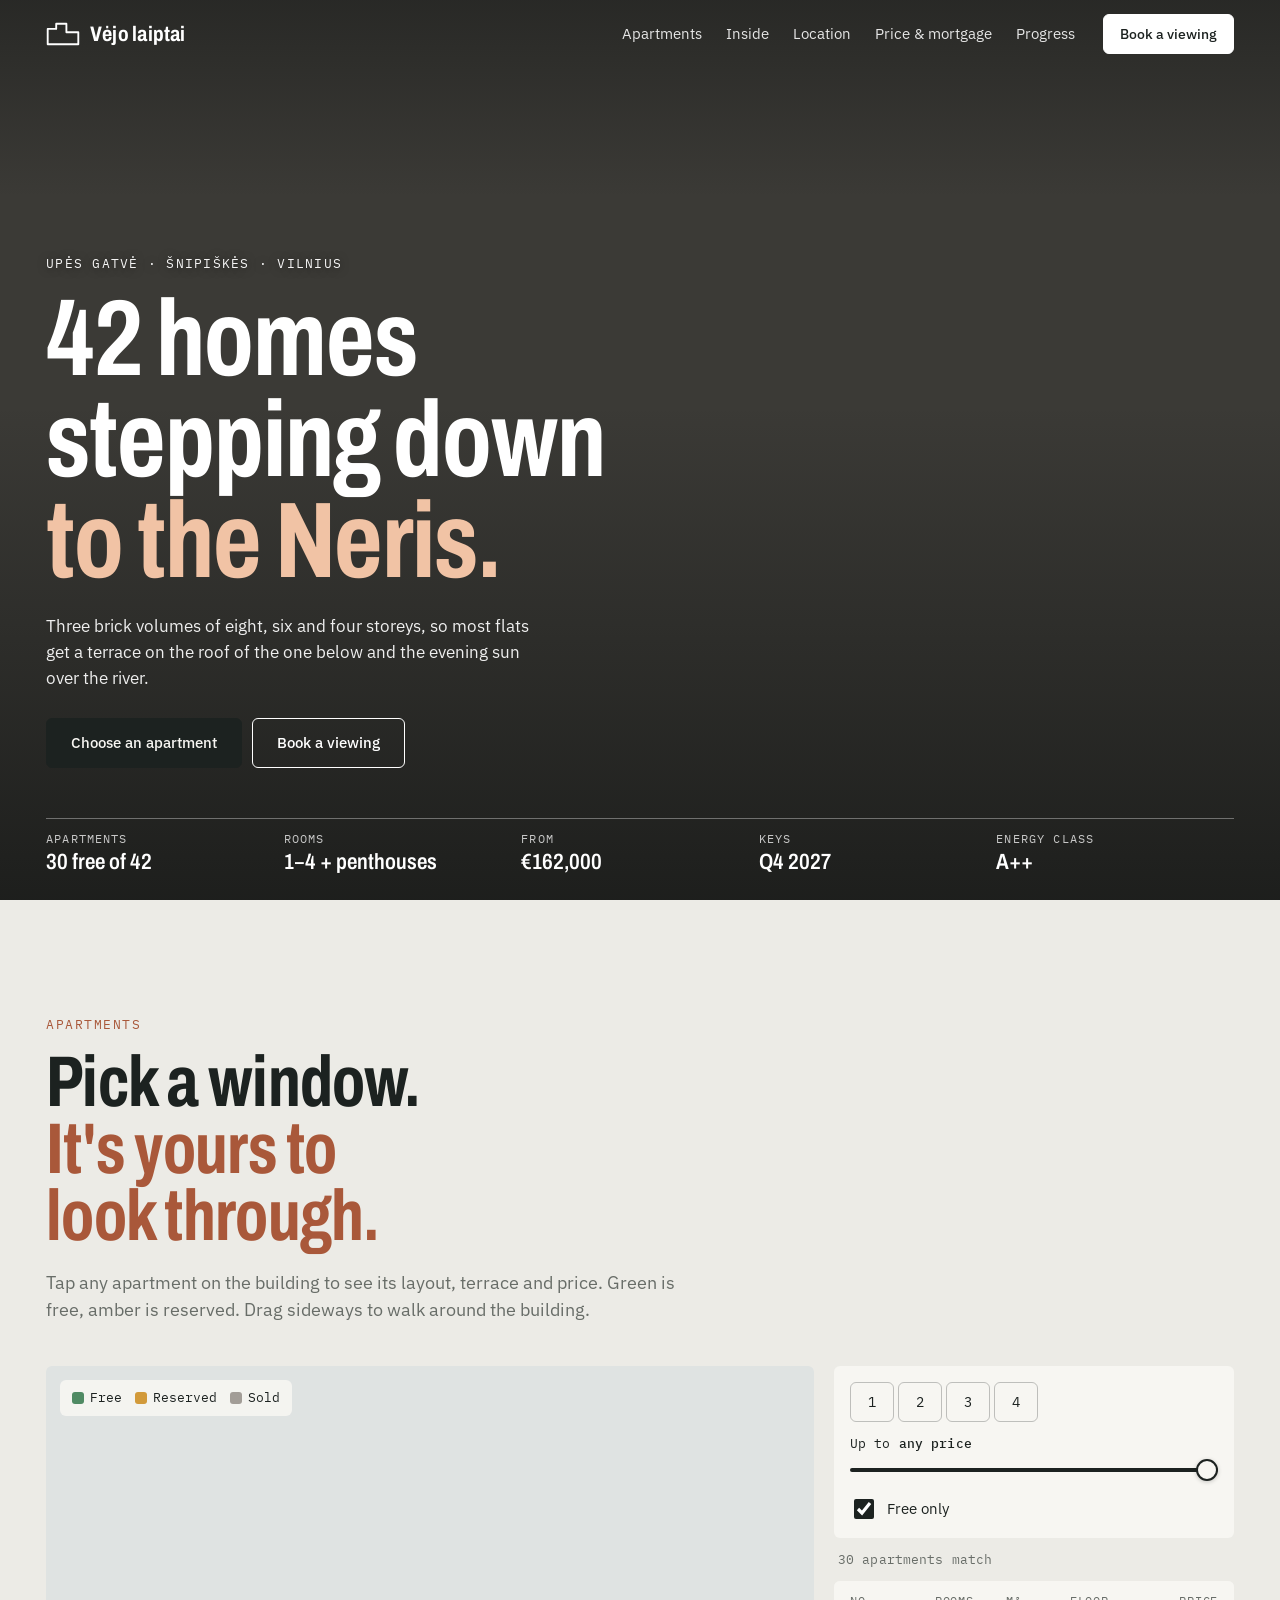
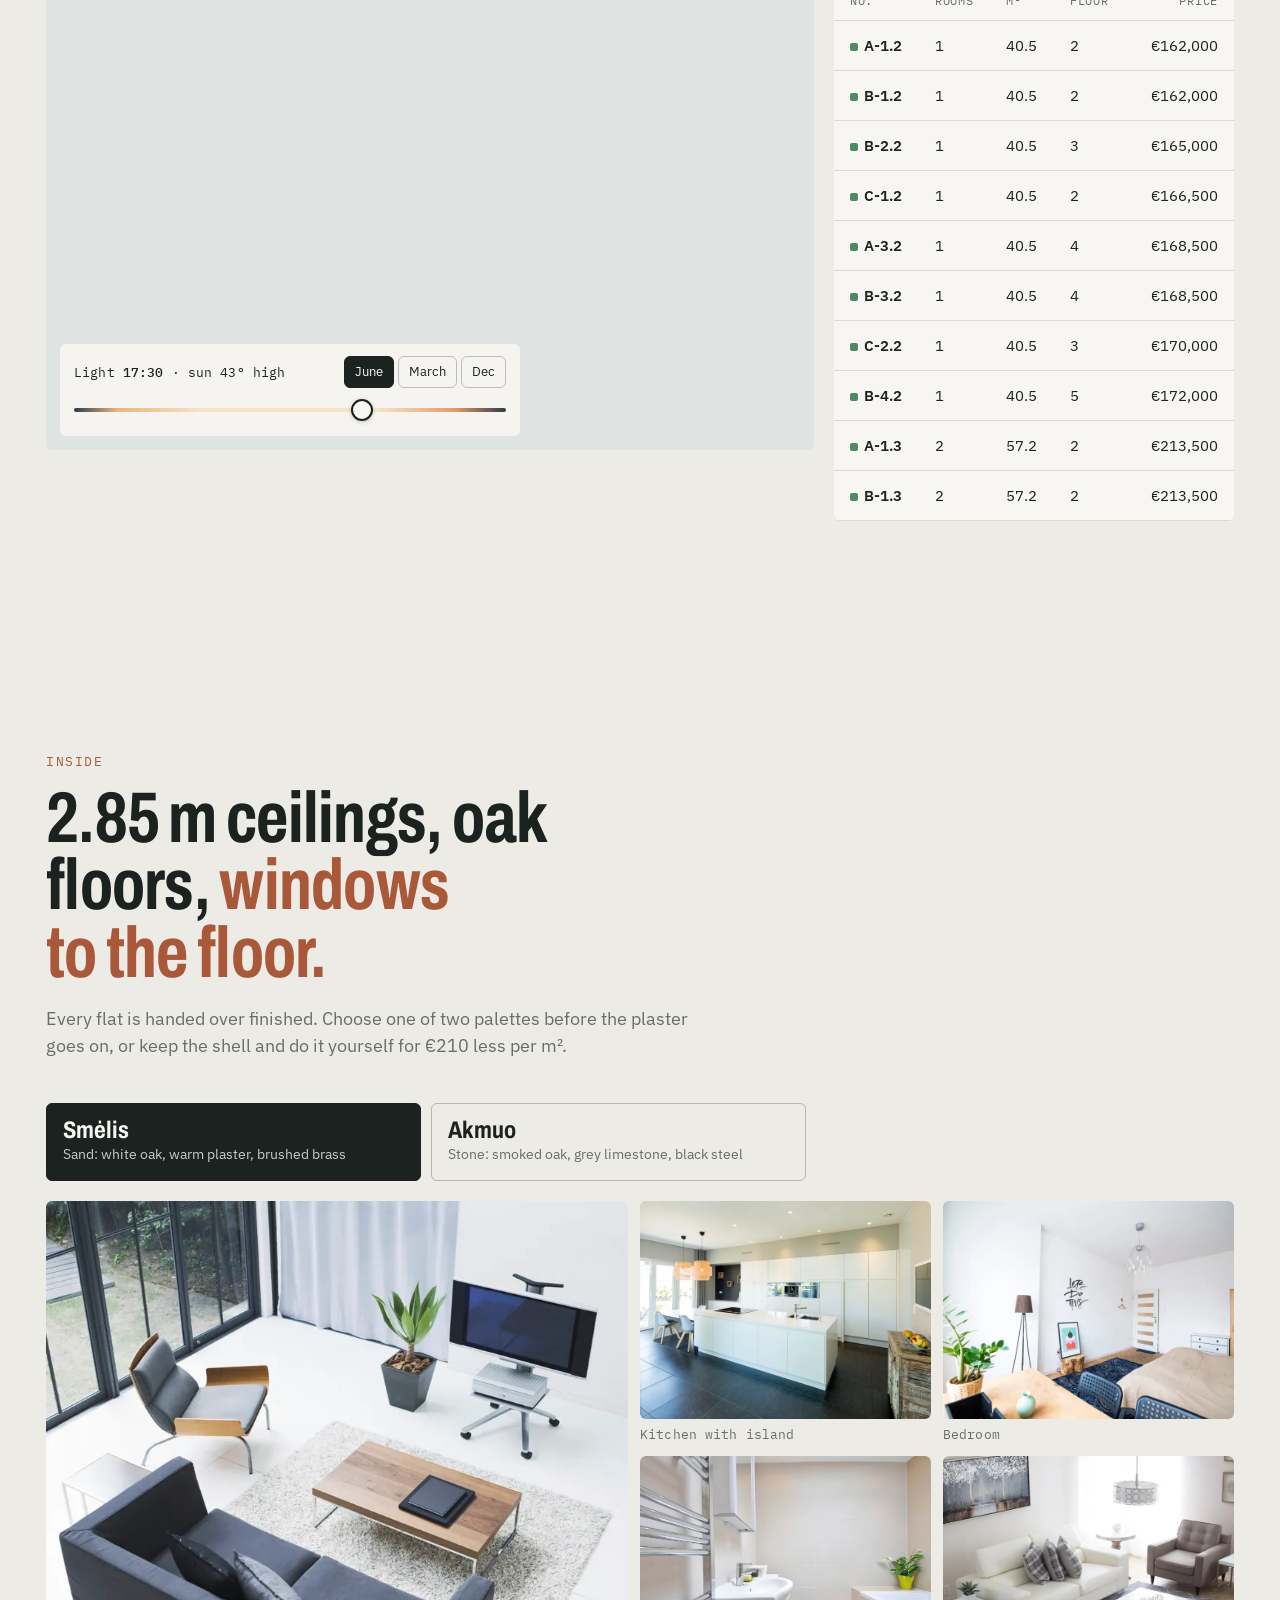
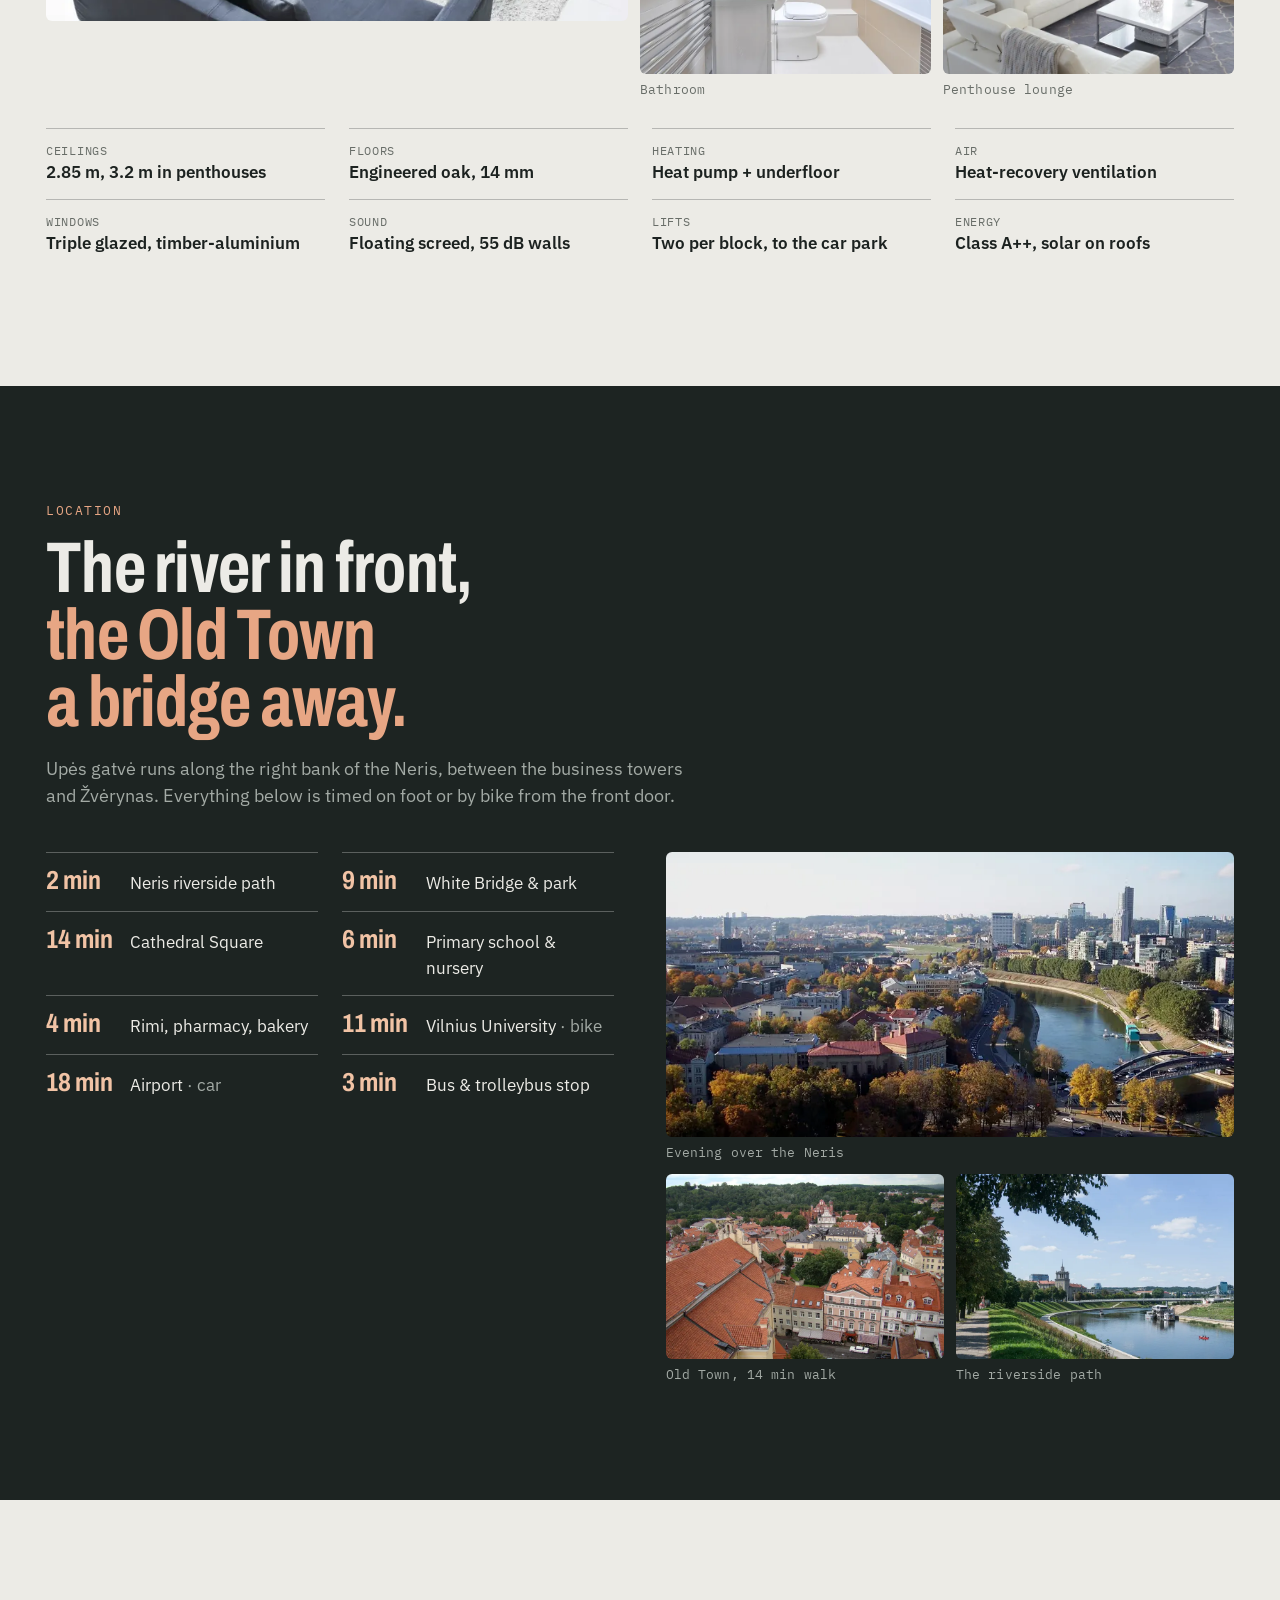
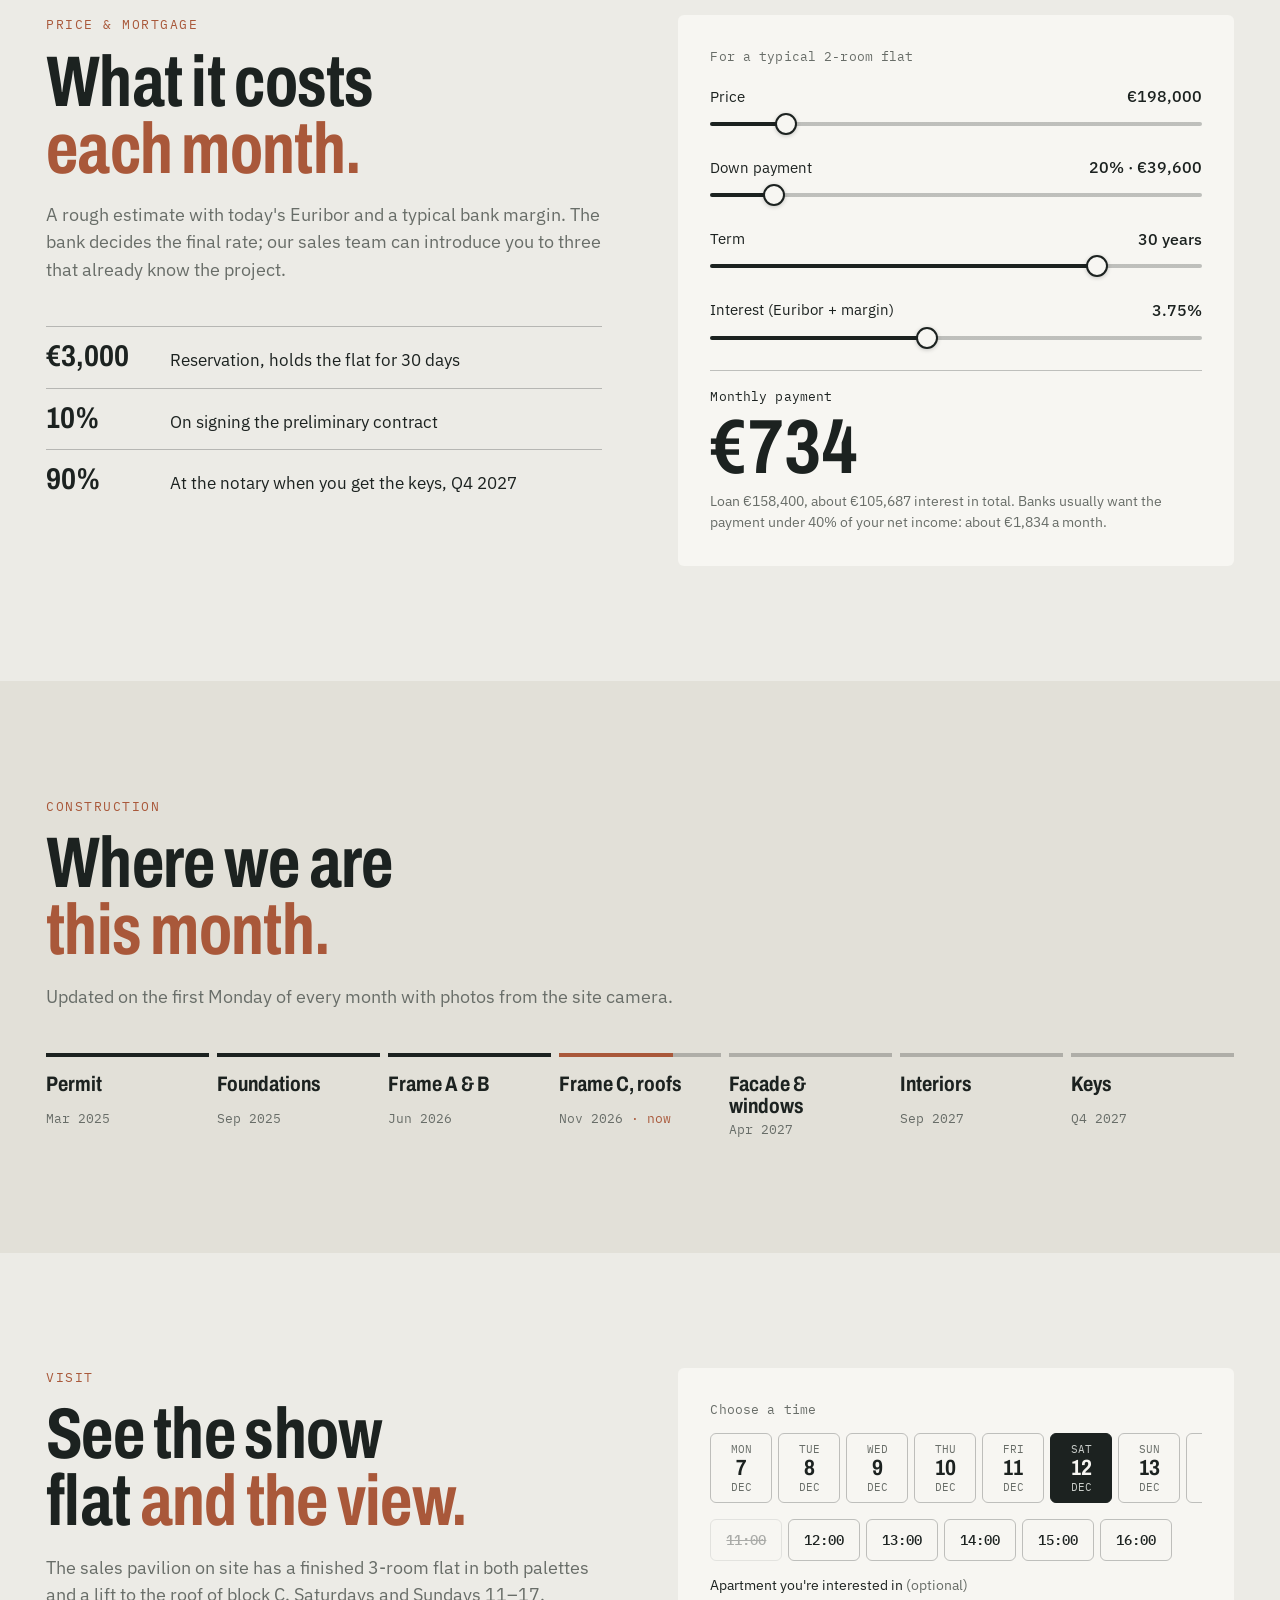
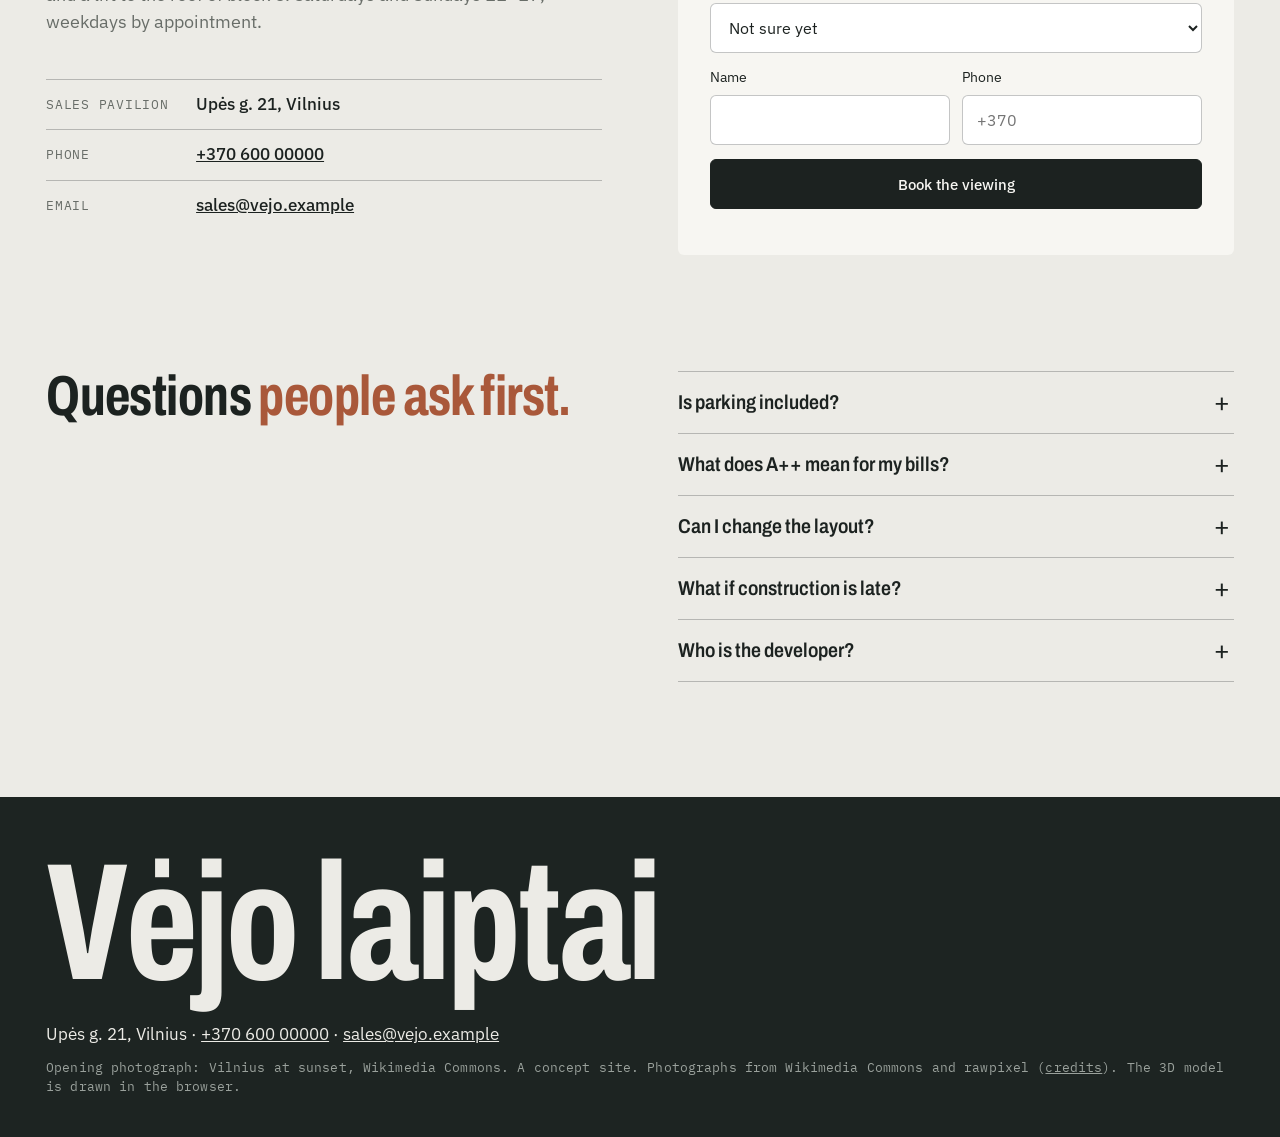
==== index.html @ 4cbccf2f "Vėjo laiptai: 3D apartment picker, sunlight by hour, 3D floor plans, mortgage, viewings" ====
<!doctype html>
<html lang="en">
<head>
<meta charset="utf-8">
<meta name="viewport" content="width=device-width, initial-scale=1, viewport-fit=cover">
<title>Vėjo laiptai — 42 new homes stepping down to the Neris, Vilnius</title>
<meta name="description" content="A terraced residential building on Upės gatvė, Vilnius. 1–4 room apartments and penthouses, from €152,000. Choose your flat in 3D, see its light at any hour, and book a viewing.">
<meta property="og:type" content="website">
<meta property="og:title" content="Vėjo laiptai, Vilnius — choose your apartment in 3D">
<meta property="og:description" content="42 homes stepping down to the Neris. 1–4 rooms, from €152,000. Keys Q4 2027.">
<meta property="og:image" content="https://futuretdj.github.io/vejo-laiptai/share.jpg">
<meta name="twitter:card" content="summary_large_image">
<link rel="icon" href="favicon.svg" type="image/svg+xml">
<meta name="theme-color" content="#ecebe6">
<link rel="preload" href="fonts/archivo-400-800-latin.woff2" as="font" type="font/woff2" crossorigin>
<link rel="preload" href="fonts/ibmplexsans-400-latin.woff2" as="font" type="font/woff2" crossorigin>
<link rel="preload" as="image" href="img/hero-m.webp" media="(max-width: 700px)">
<link rel="preload" as="image" imagesrcset="img/hero-1200.webp 1200w, img/hero-1800.webp 1800w" imagesizes="100vw" media="(min-width: 701px)">
<script type="importmap">{"imports":{"three":"./lib/three.module.min.js"}}</script>
<script>(function(){var d=document.documentElement;if(matchMedia('(max-width: 1023px), (pointer: coarse)').matches)d.classList.add('touch');d.classList.add('js')})()</script>
<link rel="stylesheet" href="vejo.css">
</head>
<body>
<header class="nav" data-nav>
  <div class="wrap nav__bar">
    <a class="logo" href="#top" aria-label="Vėjo laiptai, home"><svg viewBox="0 0 40 28" aria-hidden="true"><path d="M2 26V8h10v-6h12v10h14v14z" fill="none" stroke="currentColor" stroke-width="2.2" stroke-linejoin="round"/></svg><span>Vėjo laiptai</span></a>
    <nav class="nav__links" aria-label="Main"><a href="#apartments">Apartments</a><a href="#inside">Inside</a><a href="#location">Location</a><a href="#price">Price &amp; mortgage</a><a href="#progress">Progress</a></nav>
    <a class="btn btn--sm nav__cta" href="#visit">Book a viewing</a>
    <button class="nav__menu" type="button" aria-expanded="false" aria-controls="sheet" data-menu>Menu</button>
  </div>
  <div class="sheet" id="sheet" data-sheet><a href="#apartments">Apartments</a><a href="#inside">Inside</a><a href="#location">Location</a><a href="#price">Price &amp; mortgage</a><a href="#progress">Progress</a><a href="#visit">Book a viewing</a></div>
</header>

<main id="top">
  <section class="hero">
    <picture class="hero__img">
      <source media="(max-width: 700px)" srcset="img/hero-m.webp">
      <img src="img/hero-1800.webp" srcset="img/hero-1200.webp 1200w, img/hero-1800.webp 1800w" sizes="100vw" alt="Vilnius and the river Neris at sunset, seen from above the right bank" fetchpriority="high" decoding="async">
    </picture>
    <div class="wrap hero__in">
      <p class="tag mono">Upės gatvė · Šnipiškės · Vilnius</p>
      <h1>42 homes stepping down <span>to the Neris.</span></h1>
      <p class="lead">Three brick volumes of eight, six and four storeys, so most flats get a terrace on the roof of the one below and the evening sun over the river.</p>
      <div class="row"><a class="btn" href="#apartments">Choose an apartment</a><a class="btn btn--ghost" href="#visit">Book a viewing</a></div>
    </div>
    <dl class="facts wrap">
      <div><dt>Apartments</dt><dd data-count-free>— free of 42</dd></div>
      <div><dt>Rooms</dt><dd>1–4 + penthouses</dd></div>
      <div><dt>From</dt><dd data-from>€—</dd></div>
      <div><dt>Keys</dt><dd>Q4 2027</dd></div>
      <div><dt>Energy class</dt><dd>A++</dd></div>
    </dl>
  </section>

  <!-- apartments selector -->
  <section class="sec sec--apt" id="apartments" aria-labelledby="ap-h">
    <div class="wrap head">
      <p class="label mono">Apartments</p>
      <h2 id="ap-h">Pick a window. <em>It's yours to look through.</em></h2>
      <p>Tap any apartment on the building to see its layout, terrace and price. Green is free, amber is reserved. Drag sideways to walk around the building.</p>
    </div>
    <div class="wrap apt">
      <div class="stage" data-stage>
        <div class="stage__load mono" data-stage-load>Building the model…</div>
        <div class="legend mono"><span><i class="free"></i>Free</span><span><i class="reserved"></i>Reserved</span><span><i class="sold"></i>Sold</span></div>
        <div class="tip mono" data-tip hidden></div>
        <div class="light" data-light>
          <div class="light__top"><p class="mono">Light <b data-light-time>17:30</b> <span data-light-sun></span></p>
            <div class="seg seg--sm" role="radiogroup" aria-label="Season"><label><input type="radio" name="season" value="jun" checked><span>June</span></label><label><input type="radio" name="season" value="mar"><span>March</span></label><label><input type="radio" name="season" value="dec"><span>Dec</span></label></div></div>
          <input type="range" min="5" max="23.5" step=".25" value="17.5" aria-label="Time of day" data-light-range>
        </div>
        <aside class="unit" data-unit hidden aria-live="polite">
          <button type="button" class="unit__x" data-unit-close aria-label="Close">×</button>
          <p class="mono unit__st" data-u-status></p>
          <h3 data-u-title></h3>
          <p class="unit__sub" data-u-sub></p>
          <dl class="unit__dl">
            <div><dt>Area</dt><dd data-u-area></dd></div><div><dt>Outdoor</dt><dd data-u-terr></dd></div>
            <div><dt>Floor</dt><dd data-u-floor></dd></div><div><dt>Faces</dt><dd data-u-or></dd></div>
            <div><dt>Direct sun</dt><dd data-u-sunh></dd></div><div><dt>Per m²</dt><dd data-u-ppm></dd></div>
          </dl>
          <p class="unit__price" data-u-price></p>
          <p class="small muted" data-u-month></p>
          <div class="row"><button class="btn" type="button" data-u-plan>See it in 3D</button><button class="btn btn--ghost" type="button" data-u-visit>Book a viewing</button></div>
        </aside>
      </div>
      <div class="list">
        <div class="filters" data-filters>
          <div class="seg" role="group" aria-label="Rooms"><button type="button" aria-pressed="false" data-rooms="1">1</button><button type="button" aria-pressed="false" data-rooms="2">2</button><button type="button" aria-pressed="false" data-rooms="3">3</button><button type="button" aria-pressed="false" data-rooms="4">4</button></div>
          <label class="maxp"><span class="mono">Up to <b data-maxp-out>any price</b></span><input type="range" min="150000" max="560000" step="10000" value="560000" data-maxp aria-label="Maximum price"></label>
          <label class="check"><input type="checkbox" data-onlyfree checked> Free only</label>
        </div>
        <p class="mono muted count" data-count></p>
        <div class="tbl" role="table" aria-label="Apartments">
          <div class="tr th" role="row"><span role="columnheader">No.</span><span role="columnheader">Rooms</span><span role="columnheader">m²</span><span role="columnheader">Floor</span><span role="columnheader">Price</span></div>
          <div data-rows></div>
        </div>
      </div>
    </div>
  </section>

  <!-- inside -->
  <section class="sec" id="inside" aria-labelledby="in-h">
    <div class="wrap head"><p class="label mono">Inside</p><h2 id="in-h">2.85 m ceilings, oak floors, <em>windows to the floor.</em></h2><p>Every flat is handed over finished. Choose one of two palettes before the plaster goes on, or keep the shell and do it yourself for €210 less per m².</p></div>
    <div class="wrap finish">
      <div class="finish__tabs" role="tablist" aria-label="Finish palettes">
        <button role="tab" aria-selected="true" data-pal="smelis"><b>Smėlis</b><span>Sand: white oak, warm plaster, brushed brass</span></button>
        <button role="tab" aria-selected="false" data-pal="akmuo"><b>Akmuo</b><span>Stone: smoked oak, grey limestone, black steel</span></button>
      </div>
      <ul class="gal" data-swipe data-gallery>
        <li><button type="button" data-open="0"><img src="img/living-800.webp" srcset="img/living-800.webp 800w, img/living-1600.webp 1024w" sizes="(max-width: 1023px) 80vw, 40vw" alt="Bright living room with floor-to-ceiling windows" loading="lazy" decoding="async"></button><p class="mono">Living room, 3-room flat</p></li>
        <li><button type="button" data-open="1"><img src="img/kitchen2-800.webp" srcset="img/kitchen2-800.webp 800w, img/kitchen2-1600.webp 1024w" sizes="(max-width: 1023px) 80vw, 30vw" alt="White kitchen with island" loading="lazy" decoding="async"></button><p class="mono">Kitchen with island</p></li>
        <li><button type="button" data-open="2"><img src="img/bedroom2-800.webp" srcset="img/bedroom2-800.webp 800w, img/bedroom2-1600.webp 960w" sizes="(max-width: 1023px) 80vw, 30vw" alt="Light bedroom with wooden floor" loading="lazy" decoding="async"></button><p class="mono">Bedroom</p></li>
        <li><button type="button" data-open="3"><img src="img/bath-800.webp" srcset="img/bath-800.webp 800w, img/bath-1600.webp 1024w" sizes="(max-width: 1023px) 80vw, 30vw" alt="Bathroom with tub and heated towel rail" loading="lazy" decoding="async"></button><p class="mono">Bathroom</p></li>
        <li><button type="button" data-open="4"><img src="img/living2-800.webp" srcset="img/living2-800.webp 800w, img/living2-1600.webp 960w" sizes="(max-width: 1023px) 80vw, 30vw" alt="Living room with sofa and armchairs" loading="lazy" decoding="async"></button><p class="mono">Penthouse lounge</p></li>
      </ul>
      <div class="dots" data-dots-for="gal"></div>
      <ul class="spec" data-spec></ul>
    </div>
  </section>

  <!-- location -->
  <section class="sec sec--dark" id="location" aria-labelledby="lo-h">
    <div class="wrap head"><p class="label mono">Location</p><h2 id="lo-h">The river in front, <em>the Old Town a bridge away.</em></h2><p>Upės gatvė runs along the right bank of the Neris, between the business towers and Žvėrynas. Everything below is timed on foot or by bike from the front door.</p></div>
    <div class="wrap loc">
      <ul class="times" data-times>
        <li data-mode="walk"><b>2 min</b><span>Neris riverside path</span></li>
        <li data-mode="walk"><b>9 min</b><span>White Bridge &amp; park</span></li>
        <li data-mode="walk"><b>14 min</b><span>Cathedral Square</span></li>
        <li data-mode="walk"><b>6 min</b><span>Primary school &amp; nursery</span></li>
        <li data-mode="walk"><b>4 min</b><span>Rimi, pharmacy, bakery</span></li>
        <li data-mode="bike"><b>11 min</b><span>Vilnius University</span></li>
        <li data-mode="car"><b>18 min</b><span>Airport</span></li>
        <li data-mode="walk"><b>3 min</b><span>Bus &amp; trolleybus stop</span></li>
      </ul>
      <div class="loc__pics" data-swipe>
        <figure><img src="img/evening-800.webp" srcset="img/evening-800.webp 800w, img/evening-1600.webp 1600w" sizes="(max-width: 1023px) 80vw, 33vw" alt="Vilnius and the Neris at sunset" loading="lazy" decoding="async"><figcaption class="mono">Evening over the Neris</figcaption></figure>
        <figure><img src="img/oldtown-800.webp" srcset="img/oldtown-800.webp 800w, img/oldtown-1600.webp 1600w" sizes="(max-width: 1023px) 80vw, 33vw" alt="Red roofs of Vilnius Old Town" loading="lazy" decoding="async"><figcaption class="mono">Old Town, 14 min walk</figcaption></figure>
        <figure><img src="img/embankment-800.webp" srcset="img/embankment-800.webp 800w, img/embankment-1600.webp 1600w" sizes="(max-width: 1023px) 80vw, 33vw" alt="Riverside path along the Neris" loading="lazy" decoding="async"><figcaption class="mono">The riverside path</figcaption></figure>
      </div>
      <div class="dots dots--light" data-dots-for="loc"></div>
    </div>
  </section>

  <!-- price -->
  <section class="sec" id="price" aria-labelledby="pr-h">
    <div class="wrap grid2">
      <div>
        <div class="head"><p class="label mono">Price &amp; mortgage</p><h2 id="pr-h">What it costs <em>each month.</em></h2><p>A rough estimate with today's Euribor and a typical bank margin. The bank decides the final rate; our sales team can introduce you to three that already know the project.</p></div>
        <ol class="pay">
          <li><b>€3,000</b><span>Reservation, holds the flat for 30 days</span></li>
          <li><b>10%</b><span>On signing the preliminary contract</span></li>
          <li><b>90%</b><span>At the notary when you get the keys, Q4 2027</span></li>
        </ol>
      </div>
      <form class="calc" data-calc onsubmit="return false">
        <p class="mono muted" data-calc-for>For a typical 2-room flat</p>
        <div class="calc__row"><label for="c-price">Price</label><output data-o-price></output><input id="c-price" type="range" min="140000" max="560000" step="1000" value="198000"></div>
        <div class="calc__row"><label for="c-down">Down payment</label><output data-o-down></output><input id="c-down" type="range" min="15" max="60" step="1" value="20"></div>
        <div class="calc__row"><label for="c-years">Term</label><output data-o-years></output><input id="c-years" type="range" min="10" max="35" step="1" value="30"></div>
        <div class="calc__row"><label for="c-rate">Interest (Euribor + margin)</label><output data-o-rate></output><input id="c-rate" type="range" min="2" max="6" step=".05" value="3.75"></div>
        <div class="calc__out"><p class="mono">Monthly payment</p><p class="big" data-o-month>€—</p><p class="small muted" data-o-note></p></div>
      </form>
    </div>
  </section>

  <!-- progress -->
  <section class="sec sec--stone" id="progress" aria-labelledby="pg-h">
    <div class="wrap head"><p class="label mono">Construction</p><h2 id="pg-h">Where we are <em>this month.</em></h2><p>Updated on the first Monday of every month with photos from the site camera.</p></div>
    <div class="wrap">
      <ol class="steps" data-steps>
        <li class="done"><b>Permit</b><span>Mar 2025</span></li>
        <li class="done"><b>Foundations</b><span>Sep 2025</span></li>
        <li class="done"><b>Frame A &amp; B</b><span>Jun 2026</span></li>
        <li class="now"><b>Frame C, roofs</b><span>Nov 2026</span><i style="--p:70%"></i></li>
        <li><b>Facade &amp; windows</b><span>Apr 2027</span></li>
        <li><b>Interiors</b><span>Sep 2027</span></li>
        <li><b>Keys</b><span>Q4 2027</span></li>
      </ol>
    </div>
  </section>

  <!-- visit -->
  <section class="sec" id="visit" aria-labelledby="vs-h">
    <div class="wrap grid2">
      <div>
        <div class="head"><p class="label mono">Visit</p><h2 id="vs-h">See the show flat <em>and the view.</em></h2><p>The sales pavilion on site has a finished 3-room flat in both palettes and a lift to the roof of block C. Saturdays and Sundays 11–17, weekdays by appointment.</p></div>
        <dl class="contact">
          <div><dt class="mono">Sales pavilion</dt><dd>Upės g. 21, Vilnius</dd></div>
          <div><dt class="mono">Phone</dt><dd><a href="tel:+37060000000">+370 600 00000</a></dd></div>
          <div><dt class="mono">Email</dt><dd><a href="mailto:sales@vejo.example">sales@vejo.example</a></dd></div>
        </dl>
      </div>
      <form class="vform" data-vform novalidate>
        <p class="mono muted">Choose a time</p>
        <div class="vdays" data-vdays></div>
        <div class="vslots" data-vslots></div>
        <div class="f"><label for="v-unit">Apartment you're interested in <span class="muted">(optional)</span></label><select id="v-unit" data-vunit><option value="">Not sure yet</option></select></div>
        <div class="f2"><div class="f"><label for="v-name">Name</label><input id="v-name" name="name" autocomplete="name" required><p class="err" hidden>Write your name.</p></div>
        <div class="f"><label for="v-tel">Phone</label><input id="v-tel" name="tel" type="tel" inputmode="tel" autocomplete="tel" required placeholder="+370"><p class="err" hidden>Write a phone number.</p></div></div>
        <button class="btn btn--wide" type="submit" data-vsubmit>Book the viewing</button>
        <p class="small" role="status" data-vstatus></p>
      </form>
    </div>
  </section>

  <section class="sec sec--tight" aria-labelledby="fq-h">
    <div class="wrap grid2">
      <h2 id="fq-h" class="fq">Questions <em>people ask first.</em></h2>
      <div class="faq">
        <details><summary>Is parking included?</summary><p>No, underground spaces are sold separately for €19,000, with an EV charger for €900 more. There are 46 spaces for 42 flats, and storage rooms in the basement from €3,500.</p></details>
        <details><summary>What does A++ mean for my bills?</summary><p>Air-to-water heat pumps, underfloor heating, heat-recovery ventilation and triple glazing. A 2-room flat is expected to cost around €35–45 a month to heat in January.</p></details>
        <details><summary>Can I change the layout?</summary><p>Until the walls go up on your floor, yes: moving or removing non-structural walls is free once and €450 per later change. Kitchens and bathrooms stay where the risers are.</p></details>
        <details><summary>What if construction is late?</summary><p>The contract fixes a hand-over date. For each month of delay you are paid 0.5% of what you have already paid, and after six months you can cancel and get everything back.</p></details>
        <details><summary>Who is the developer?</summary><p>A concept: this site is a portfolio demonstration. The building, prices and people are invented.</p></details>
      </div>
    </div>
  </section>
</main>

<footer class="foot">
  <div class="wrap foot__in">
    <p class="foot__logo">Vėjo laiptai</p>
    <p>Upės g. 21, Vilnius · <a href="tel:+37060000000">+370 600 00000</a> · <a href="mailto:sales@vejo.example">sales@vejo.example</a></p>
    <p class="mono muted">Opening photograph: Vilnius at sunset, Wikimedia Commons. A concept site. Photographs from Wikimedia Commons and rawpixel (<a href="credits.html">credits</a>). The 3D model is drawn in the browser.</p>
  </div>
</footer>

<nav class="bar" data-bar aria-label="Quick actions"><span class="bar__t mono" data-bar-t>42 apartments</span><a class="btn btn--sm btn--light" href="#apartments" data-bar-btn>Choose</a></nav>

<div class="plan" data-plan hidden role="dialog" aria-modal="true" aria-labelledby="pl-h">
  <div class="plan__stage" data-plan-stage><div class="plan__labels" data-plan-labels></div></div>
  <div class="plan__side">
    <div class="plan__top"><div><p class="mono muted" data-pl-sub></p><h3 id="pl-h" data-pl-title></h3></div><button type="button" class="plan__x" data-plan-close aria-label="Close">×</button></div>
    <ul class="rooms" data-pl-rooms></ul>
    <div class="plan__ctl">
      <label class="check"><input type="checkbox" data-pl-furn checked> Show furniture</label>
      <div class="seg seg--sm" role="radiogroup" aria-label="View"><label><input type="radio" name="pv" value="3d" checked><span>3D</span></label><label><input type="radio" name="pv" value="top"><span>From above</span></label></div>
    </div>
    <p class="plan__price" data-pl-price></p>
    <div class="row"><button class="btn" type="button" data-pl-visit>Book a viewing</button><button class="btn btn--ghost" type="button" data-pl-pdf>Download plan</button></div>
  </div>
</div>
<div class="lb" data-lb hidden role="dialog" aria-modal="true" aria-label="Photos"><div class="lb__top"><span class="mono" data-lb-count></span><button type="button" class="lb__x" data-lb-close aria-label="Close">×</button></div><ul class="lb__track" data-lb-track></ul><p class="lb__cap" data-lb-cap></p></div>
<div class="toast" data-toast role="status" aria-live="polite"></div>
<script type="module" src="vejo.js"></script>
</body>
</html>
---- vejo.css ----
@font-face{font-family:'Archivo';font-style:normal;font-weight:400 800;font-stretch:62% 125%;font-display:swap;src:url(fonts/archivo-400-800-latin-ext.woff2) format('woff2');unicode-range:U+0100-02BA, U+02BD-02C5, U+02C7-02CC, U+02CE-02D7, U+02DD-02FF, U+0304, U+0308, U+0329, U+1D00-1DBF, U+1E00-1E9F, U+1EF2-1EFF, U+2020, U+20A0-20AB, U+20AD-20C4, U+2113, U+2C60-2C7F, U+A720-A7FF}
@font-face{font-family:'Archivo';font-style:normal;font-weight:400 800;font-stretch:62% 125%;font-display:swap;src:url(fonts/archivo-400-800-latin.woff2) format('woff2');unicode-range:U+0000-00FF, U+0131, U+0152-0153, U+02BB-02BC, U+02C6, U+02DA, U+02DC, U+0304, U+0308, U+0329, U+2000-206F, U+20AC, U+2122, U+2191, U+2193, U+2212, U+2215, U+FEFF, U+FFFD}
@font-face{font-family:'IBM Plex Mono';font-style:normal;font-weight:400;font-display:swap;src:url(fonts/ibmplexmono-400-latin-ext.woff2) format('woff2');unicode-range:U+0100-02BA, U+02BD-02C5, U+02C7-02CC, U+02CE-02D7, U+02DD-02FF, U+0304, U+0308, U+0329, U+1D00-1DBF, U+1E00-1E9F, U+1EF2-1EFF, U+2020, U+20A0-20AB, U+20AD-20C4, U+2113, U+2C60-2C7F, U+A720-A7FF}
@font-face{font-family:'IBM Plex Mono';font-style:normal;font-weight:400;font-display:swap;src:url(fonts/ibmplexmono-400-latin.woff2) format('woff2');unicode-range:U+0000-00FF, U+0131, U+0152-0153, U+02BB-02BC, U+02C6, U+02DA, U+02DC, U+0304, U+0308, U+0329, U+2000-206F, U+20AC, U+2122, U+2191, U+2193, U+2212, U+2215, U+FEFF, U+FFFD}
@font-face{font-family:'IBM Plex Mono';font-style:normal;font-weight:500;font-display:swap;src:url(fonts/ibmplexmono-500-latin-ext.woff2) format('woff2');unicode-range:U+0100-02BA, U+02BD-02C5, U+02C7-02CC, U+02CE-02D7, U+02DD-02FF, U+0304, U+0308, U+0329, U+1D00-1DBF, U+1E00-1E9F, U+1EF2-1EFF, U+2020, U+20A0-20AB, U+20AD-20C4, U+2113, U+2C60-2C7F, U+A720-A7FF}
@font-face{font-family:'IBM Plex Mono';font-style:normal;font-weight:500;font-display:swap;src:url(fonts/ibmplexmono-500-latin.woff2) format('woff2');unicode-range:U+0000-00FF, U+0131, U+0152-0153, U+02BB-02BC, U+02C6, U+02DA, U+02DC, U+0304, U+0308, U+0329, U+2000-206F, U+20AC, U+2122, U+2191, U+2193, U+2212, U+2215, U+FEFF, U+FFFD}
@font-face{font-family:'IBM Plex Sans';font-style:normal;font-weight:400;font-stretch:100%;font-display:swap;src:url(fonts/ibmplexsans-400-latin-ext.woff2) format('woff2');unicode-range:U+0100-02BA, U+02BD-02C5, U+02C7-02CC, U+02CE-02D7, U+02DD-02FF, U+0304, U+0308, U+0329, U+1D00-1DBF, U+1E00-1E9F, U+1EF2-1EFF, U+2020, U+20A0-20AB, U+20AD-20C4, U+2113, U+2C60-2C7F, U+A720-A7FF}
@font-face{font-family:'IBM Plex Sans';font-style:normal;font-weight:400;font-stretch:100%;font-display:swap;src:url(fonts/ibmplexsans-400-latin.woff2) format('woff2');unicode-range:U+0000-00FF, U+0131, U+0152-0153, U+02BB-02BC, U+02C6, U+02DA, U+02DC, U+0304, U+0308, U+0329, U+2000-206F, U+20AC, U+2122, U+2191, U+2193, U+2212, U+2215, U+FEFF, U+FFFD}
@font-face{font-family:'IBM Plex Sans';font-style:normal;font-weight:500;font-stretch:100%;font-display:swap;src:url(fonts/ibmplexsans-500-latin-ext.woff2) format('woff2');unicode-range:U+0100-02BA, U+02BD-02C5, U+02C7-02CC, U+02CE-02D7, U+02DD-02FF, U+0304, U+0308, U+0329, U+1D00-1DBF, U+1E00-1E9F, U+1EF2-1EFF, U+2020, U+20A0-20AB, U+20AD-20C4, U+2113, U+2C60-2C7F, U+A720-A7FF}
@font-face{font-family:'IBM Plex Sans';font-style:normal;font-weight:500;font-stretch:100%;font-display:swap;src:url(fonts/ibmplexsans-500-latin.woff2) format('woff2');unicode-range:U+0000-00FF, U+0131, U+0152-0153, U+02BB-02BC, U+02C6, U+02DA, U+02DC, U+0304, U+0308, U+0329, U+2000-206F, U+20AC, U+2122, U+2191, U+2193, U+2212, U+2215, U+FEFF, U+FFFD}
@font-face{font-family:'IBM Plex Sans';font-style:normal;font-weight:600;font-stretch:100%;font-display:swap;src:url(fonts/ibmplexsans-600-latin-ext.woff2) format('woff2');unicode-range:U+0100-02BA, U+02BD-02C5, U+02C7-02CC, U+02CE-02D7, U+02DD-02FF, U+0304, U+0308, U+0329, U+1D00-1DBF, U+1E00-1E9F, U+1EF2-1EFF, U+2020, U+20A0-20AB, U+20AD-20C4, U+2113, U+2C60-2C7F, U+A720-A7FF}
@font-face{font-family:'IBM Plex Sans';font-style:normal;font-weight:600;font-stretch:100%;font-display:swap;src:url(fonts/ibmplexsans-600-latin.woff2) format('woff2');unicode-range:U+0000-00FF, U+0131, U+0152-0153, U+02BB-02BC, U+02C6, U+02DA, U+02DC, U+0304, U+0308, U+0329, U+2000-206F, U+20AC, U+2122, U+2191, U+2193, U+2212, U+2215, U+FEFF, U+FFFD}
:root{
  --bg:#ecebe6;--stone:#e2e0d8;--ink:#1c2220;--muted:#686d68;--line:rgba(28,34,32,.13);--line2:rgba(28,34,32,.26);
  --brick:#a9583a;--green:#2f6a4c;--amber:#c8902f;--paper:#f7f6f2;--dark:#1d2422;
  --head:"Archivo",system-ui,sans-serif;--sans:"IBM Plex Sans",system-ui,sans-serif;--mono:"IBM Plex Mono",ui-monospace,monospace;
  --wrap:1360px;--gut:clamp(18px,3.6vw,48px);--r:6px;--ease:cubic-bezier(.2,.7,.2,1)
}
*{box-sizing:border-box}
html{-webkit-text-size-adjust:100%;scroll-behavior:smooth;scroll-padding-top:72px}
body{margin:0;background:var(--bg);color:var(--ink);font:400 16.5px/1.55 var(--sans);-webkit-font-smoothing:antialiased;overflow-x:clip}
img{display:block;max-width:100%}
a{color:inherit}
h1,h2,h3{font-family:var(--head);font-stretch:72%;font-weight:700;margin:0;letter-spacing:-.01em;line-height:.94;text-wrap:balance}
h1 span,h2 em,h3 em{font-style:normal;color:var(--brick)}
p{margin:0}
button,input,select{font:inherit;color:inherit}
.wrap{max-width:var(--wrap);margin:0 auto;padding:0 var(--gut)}
.mono{font-family:var(--mono);font-size:12.5px;letter-spacing:.01em}
.muted{color:var(--muted)}
.small{font-size:14px}
.label{text-transform:uppercase;letter-spacing:.12em;color:var(--brick);margin-bottom:14px}
.row{display:flex;flex-wrap:wrap;gap:10px;align-items:center}
.btn{display:inline-flex;align-items:center;justify-content:center;gap:8px;min-height:50px;padding:0 24px;border-radius:var(--r);border:1px solid var(--ink);background:var(--ink);color:var(--paper);font:500 15px/1 var(--sans);text-decoration:none;cursor:pointer;transition:background .25s,border-color .25s,color .25s,transform .15s}
.btn:active{transform:scale(.98)}
@media (hover:hover){.btn:hover{background:var(--brick);border-color:var(--brick);color:#fff}}
.btn--sm{min-height:40px;padding:0 16px;font-size:14px}
.btn--ghost{background:transparent;color:inherit;border-color:currentColor}
.btn--light{background:var(--paper);color:var(--ink);border-color:var(--paper)}
.btn--wide{width:100%}
.btn[disabled]{opacity:.45;pointer-events:none}

/* nav */
.nav{position:fixed;inset:0 0 auto;z-index:60;color:#fff;transition:background .3s,color .3s,box-shadow .3s}
.nav.sc{background:rgba(236,235,230,.96);color:var(--ink);box-shadow:0 1px 0 var(--line)}
.nav__bar{display:flex;align-items:center;gap:28px;height:68px}
.logo{display:flex;align-items:center;gap:10px;text-decoration:none;font:700 21px/1 var(--head);font-stretch:80%;letter-spacing:.01em}
.logo svg{width:34px;height:24px}
.nav__links{display:flex;gap:24px;margin-left:auto;font-size:14.5px}
.nav__links a{text-decoration:none;opacity:.88}
.nav__links a:hover{opacity:1;text-decoration:underline;text-underline-offset:6px}
.nav:not(.sc) .nav__cta{background:#fff;color:var(--ink);border-color:#fff}
.nav__menu{display:none;margin-left:auto;height:40px;padding:0 16px;border:1px solid currentColor;border-radius:var(--r);background:transparent;cursor:pointer;font-size:14px}
.sheet{display:none}

/* hero */
.hero{position:relative;min-height:min(100svh,980px);display:grid;align-content:end;color:#fff;overflow:hidden;background:#3b3a36}
.hero__img,.hero__img img{position:absolute;inset:0;width:100%;height:100%}
.hero__img img{object-fit:cover;object-position:60% 50%}
.hero::before{content:"";position:absolute;inset:0;z-index:1;background:linear-gradient(180deg,rgba(18,20,19,.45) 0,rgba(18,20,19,0) 22%,rgba(18,20,19,0) 45%,rgba(18,20,19,.72) 100%)}
.hero__in{position:relative;z-index:2;padding-bottom:28px;width:100%}
.tag{opacity:.95;text-shadow:0 1px 8px rgba(0,0,0,.5);margin-bottom:16px;text-transform:uppercase;letter-spacing:.1em}
.hero h1{font-size:clamp(56px,8.4vw,148px);max-width:12ch}
.hero h1 span{color:#f1c3a5}
.lead{max-width:50ch;font-size:clamp(16.5px,1.3vw,19px);margin:22px 0 26px;opacity:.92}
.hero .btn--ghost{color:#fff}
.facts{position:relative;z-index:2;display:grid;grid-template-columns:repeat(5,minmax(0,1fr));gap:0;margin:22px auto 0;padding-bottom:26px;width:100%}
.facts div{border-top:1px solid rgba(255,255,255,.35);padding-top:12px;padding-right:12px}
.facts dt{font:400 11.5px var(--mono);text-transform:uppercase;letter-spacing:.1em;opacity:.75}
.facts dd{margin:4px 0 0;font:600 22px/1.1 var(--head);font-stretch:80%}

/* sections */
.sec{padding:clamp(76px,9vw,132px) 0}
.sec--tight{padding-top:0}
.sec--stone{background:var(--stone)}
.sec--dark{background:var(--dark);color:#ecebe6;--muted:#a3aaa5;--line:rgba(236,235,230,.14);--line2:rgba(236,235,230,.3)}
.sec--dark h2 em{color:#e7a684}
.sec--dark .label{color:#e7a684}
.head{margin-bottom:clamp(28px,3.4vw,48px)}
.head h2{font-size:clamp(42px,5.6vw,92px);max-width:16ch}
.head>p:not(.label){margin-top:18px;color:var(--muted);font-size:17.5px;max-width:60ch}
.grid2{display:grid;grid-template-columns:1fr 1fr;gap:clamp(32px,6vw,96px);align-items:start}

/* apartments */
.apt{display:grid;grid-template-columns:minmax(0,1fr) 400px;gap:20px;align-items:start}
.stage{position:relative;height:min(76vh,720px);border-radius:var(--r);overflow:hidden;background:#dfe3e2;touch-action:pan-y}
.stage canvas.gl{position:absolute;inset:0;width:100%;height:100%;display:block}
.stage.grab canvas{cursor:grabbing}
.stage__load{position:absolute;inset:0;display:grid;place-items:center;color:var(--muted);transition:opacity .4s}
.stage__load.off{opacity:0;pointer-events:none}
.legend{position:absolute;left:14px;top:14px;display:flex;gap:12px;padding:8px 12px;border-radius:var(--r);background:rgba(247,246,242,.9);z-index:2}
.legend span{display:flex;align-items:center;gap:6px}
.legend i{width:12px;height:12px;border-radius:3px}
.legend .free{background:#4f8a63}.legend .reserved{background:#d29a3a}.legend .sold{background:#a29d97}
.tip{position:absolute;left:0;top:0;z-index:3;pointer-events:none;padding:8px 10px;border-radius:var(--r);background:var(--ink);color:var(--paper);white-space:nowrap;transform:translate(-50%,-110%)}
.light{position:absolute;left:14px;right:14px;bottom:14px;z-index:2;display:grid;gap:8px;padding:12px 14px;border-radius:var(--r);background:rgba(247,246,242,.92);max-width:460px}
.light__top{display:flex;justify-content:space-between;align-items:center;gap:10px;flex-wrap:wrap}
.light b{font-weight:500;font-variant-numeric:tabular-nums}
.light input[type=range]{width:100%}
input[type=range]{-webkit-appearance:none;appearance:none;height:28px;background:transparent;cursor:pointer;margin:0}
input[type=range]::-webkit-slider-runnable-track{height:4px;border-radius:4px;background:linear-gradient(90deg,var(--ink) var(--v,50%),var(--line2) var(--v,50%))}
input[type=range]::-moz-range-track{height:4px;border-radius:4px;background:var(--line2)}
input[type=range]::-moz-range-progress{height:4px;background:var(--ink)}
input[type=range]::-webkit-slider-thumb{-webkit-appearance:none;width:22px;height:22px;margin-top:-9px;border-radius:50%;background:var(--paper);border:2px solid var(--ink);box-shadow:0 1px 4px rgba(0,0,0,.2)}
input[type=range]::-moz-range-thumb{width:18px;height:18px;border-radius:50%;background:var(--paper);border:2px solid var(--ink)}
.light input[type=range]::-webkit-slider-runnable-track{background:linear-gradient(90deg,#2d3a4a 0%,#e9b57f 10%,#f3e6c8 30%,#f3e6c8 70%,#e59b6a 88%,#2d3a4a 100%)}
.seg{display:inline-flex;gap:4px;flex-wrap:wrap}
.seg button,.seg span{display:inline-grid;place-items:center;min-width:44px;min-height:40px;padding:0 12px;border-radius:var(--r);border:1px solid var(--line2);background:transparent;cursor:pointer;font-size:14px;transition:background .2s,color .2s}
.seg label{position:relative;cursor:pointer}
.seg input{position:absolute;opacity:0;pointer-events:none}
.seg button[aria-pressed="true"],.seg input:checked+span{background:var(--ink);color:var(--paper);border-color:var(--ink)}
.seg input:focus-visible+span{outline:2px solid var(--brick);outline-offset:2px}
.seg--sm span{min-height:32px;min-width:0;padding:0 10px;font-size:13px}
.unit{position:absolute;right:14px;top:14px;z-index:4;width:340px;max-height:calc(100% - 28px);overflow:auto;padding:20px;border-radius:var(--r);background:var(--paper);box-shadow:0 20px 50px rgba(0,0,0,.18);display:grid;gap:10px;animation:uin .4s var(--ease)}
.unit[hidden]{display:none}
@keyframes uin{from{opacity:0;transform:translateY(10px)}}
.unit__x{position:absolute;right:10px;top:10px;width:40px;height:40px;border:0;border-radius:50%;background:var(--stone);font-size:22px;cursor:pointer}
.unit__st{display:flex;align-items:center;gap:8px}
.unit__st::before{content:"";width:10px;height:10px;border-radius:3px;background:var(--c,#4f8a63)}
.unit h3{font-size:44px}
.unit__sub{color:var(--muted)}
.unit__dl{margin:4px 0 0;display:grid;grid-template-columns:1fr 1fr;gap:8px 14px}
.unit__dl div{border-top:1px solid var(--line);padding-top:6px}
.unit__dl dt{font:400 11.5px var(--mono);color:var(--muted);text-transform:uppercase;letter-spacing:.06em}
.unit__dl dd{margin:2px 0 0;font-weight:500}
.unit__price{font:700 36px/1 var(--head);font-stretch:80%;margin-top:6px;font-variant-numeric:tabular-nums}
.list{display:grid;gap:12px}
.filters{display:grid;gap:12px;padding:16px;border-radius:var(--r);background:var(--paper)}
.maxp{display:grid;gap:2px}
.maxp b{font-weight:500}
.check{display:flex;gap:10px;align-items:center;font-size:15px;cursor:pointer}
.check input{width:20px;height:20px;accent-color:var(--ink)}
.count{padding:0 4px}
.tbl{border-radius:var(--r);background:var(--paper);max-height:min(60vh,560px);overflow:auto;overscroll-behavior:contain}
.tr{display:grid;grid-template-columns:1.1fr .9fr .8fr .7fr 1.3fr;gap:8px;align-items:center;padding:0 16px;min-height:50px;border-bottom:1px solid var(--line);font-variant-numeric:tabular-nums}
.th{position:sticky;top:0;background:var(--paper);font:400 11.5px var(--mono);color:var(--muted);text-transform:uppercase;letter-spacing:.06em;min-height:40px;z-index:1}
button.tr{width:100%;border:0;border-bottom:1px solid var(--line);background:transparent;text-align:left;cursor:pointer;font-size:15px;transition:background .2s}
button.tr:hover{background:var(--stone)}
button.tr[aria-current="true"]{background:var(--ink);color:var(--paper)}
.tr b{font-weight:600}
.tr .st{display:inline-block;width:8px;height:8px;border-radius:2px;margin-right:6px;background:var(--c)}
.tr .pr{text-align:right}
.th span:last-child{text-align:right}
.empty{padding:22px 16px;color:var(--muted)}

/* inside */
.finish{display:grid;gap:20px}
.finish__tabs{display:grid;grid-template-columns:1fr 1fr;gap:10px;max-width:760px}
.finish__tabs button{display:grid;gap:2px;text-align:left;padding:14px 16px;border-radius:var(--r);border:1px solid var(--line2);background:transparent;cursor:pointer;transition:background .25s,color .25s}
.finish__tabs b{font:700 24px/1 var(--head);font-stretch:80%}
.finish__tabs span{font-size:14px;color:var(--muted)}
.finish__tabs [aria-selected="true"]{background:var(--ink);color:var(--paper);border-color:var(--ink)}
.finish__tabs [aria-selected="true"] span{color:#c9cdc9}
.gal{list-style:none;margin:0;padding:0;display:grid;grid-template-columns:2fr 1fr 1fr;grid-template-rows:auto auto;gap:12px}
.gal li:first-child{grid-row:1/3}
.gal li{display:grid;gap:6px;align-content:start}
.gal button{padding:0;border:0;border-radius:var(--r);overflow:hidden;cursor:zoom-in;background:var(--stone);aspect-ratio:4/3}
.gal li:first-child button{aspect-ratio:auto;height:100%;min-height:420px}
.gal img{width:100%;height:100%;object-fit:cover;transition:transform 1s var(--ease),filter .6s}
.gal li:first-child p{display:none}
@media (hover:hover){.gal button:hover img{transform:scale(1.04)}}
.gal p{color:var(--muted)}
[data-pal="akmuo"] .gal img{filter:saturate(.7) brightness(.92) contrast(1.05) sepia(.08)}
.spec{list-style:none;margin:8px 0 0;padding:0;display:grid;grid-template-columns:repeat(4,minmax(0,1fr));gap:0 24px}
.spec li{padding:14px 0;border-top:1px solid var(--line2);display:grid;gap:2px}
.spec span{font:400 11.5px var(--mono);color:var(--muted);text-transform:uppercase;letter-spacing:.06em}

/* location */
.loc{display:grid;grid-template-columns:1fr 1fr;gap:clamp(24px,4vw,64px);align-items:start}
.times{list-style:none;margin:0;padding:0;display:grid;grid-template-columns:1fr 1fr;gap:0 24px}
.times li{display:grid;grid-template-columns:72px 1fr;gap:12px;align-items:baseline;padding:14px 0;border-top:1px solid var(--line2)}
.times b{font:700 26px/1 var(--head);font-stretch:80%;color:#f1c3a5}
.times li[data-mode="bike"] span::after{content:" · bike";color:var(--muted)}
.times li[data-mode="car"] span::after{content:" · car";color:var(--muted)}
.loc__pics{display:grid;grid-template-columns:1fr 1fr;gap:12px}
.loc__pics figure{margin:0;display:grid;gap:6px}
.loc__pics figure:first-child{grid-column:1/-1}
.loc__pics img{width:100%;aspect-ratio:3/2;object-fit:cover;border-radius:var(--r)}
.loc__pics figure:first-child img{aspect-ratio:16/8}
.loc__pics figcaption{color:var(--muted)}

/* price */
.pay{list-style:none;margin:0;padding:0;display:grid;gap:0;counter-reset:p}
.pay li{display:grid;grid-template-columns:110px 1fr;gap:14px;align-items:baseline;padding:14px 0;border-top:1px solid var(--line2)}
.pay b{font:700 30px/1 var(--head);font-stretch:80%}
.calc{display:grid;gap:18px;padding:clamp(20px,2.6vw,32px);border-radius:var(--r);background:var(--paper)}
.calc__row{display:grid;grid-template-columns:1fr auto;gap:2px 10px;align-items:center}
.calc__row label{font-size:15px}
.calc__row output{font:500 16px var(--sans);font-variant-numeric:tabular-nums}
.calc__row input{grid-column:1/-1}
.calc__out{padding-top:16px;border-top:1px solid var(--line2);display:grid;gap:4px}
.big{font:700 clamp(54px,6vw,84px)/1 var(--head);font-stretch:75%;font-variant-numeric:tabular-nums}

/* progress */
.steps{list-style:none;margin:0;padding:0;display:grid;grid-template-columns:repeat(7,minmax(0,1fr));gap:8px}
.steps li{position:relative;display:grid;gap:4px;padding:16px 12px 0 0;border-top:4px solid var(--line2)}
.steps li.done{border-color:var(--ink)}
.steps li.now{border-color:var(--line2)}
.steps li.now i{position:absolute;left:0;top:-4px;height:4px;width:var(--p);background:var(--brick)}
.steps b{font:700 21px/1.05 var(--head);font-stretch:80%}
.steps span{font:400 12.5px var(--mono);color:var(--muted)}
.steps li.now span::after{content:" · now";color:var(--brick)}

/* visit */
.contact{margin:0;display:grid;gap:0}
.contact div{display:grid;grid-template-columns:140px 1fr;gap:10px;padding:12px 0;border-top:1px solid var(--line2)}
.contact dt{color:var(--muted);text-transform:uppercase;letter-spacing:.06em;align-self:center}
.contact dd{margin:0;font-weight:500}
.vform{display:grid;gap:14px;padding:clamp(20px,2.6vw,32px);border-radius:var(--r);background:var(--paper)}
.vdays{display:flex;gap:6px;overflow-x:auto;scrollbar-width:none;padding-bottom:2px}
.vdays::-webkit-scrollbar{display:none}
.vday{flex:none;display:grid;justify-items:center;gap:0;width:62px;padding:8px 0;border-radius:var(--r);border:1px solid var(--line2);background:transparent;cursor:pointer}
.vday small{font:400 11px var(--mono);text-transform:uppercase;color:var(--muted)}
.vday b{font:700 22px/1.1 var(--head);font-stretch:80%}
.vday[aria-pressed="true"]{background:var(--ink);color:var(--paper);border-color:var(--ink)}
.vday[aria-pressed="true"] small{color:#c9cdc9}
.vslots{display:flex;flex-wrap:wrap;gap:6px}
.vslot{min-height:42px;min-width:72px;border-radius:var(--r);border:1px solid var(--line2);background:transparent;cursor:pointer;font:500 14px var(--mono)}
.vslot[aria-pressed="true"]{background:var(--brick);border-color:var(--brick);color:#fff}
.f{display:grid;gap:6px;font-size:14px}
.f2{display:grid;grid-template-columns:1fr 1fr;gap:12px}
.f input,.f select{width:100%;min-height:50px;padding:12px 14px;border-radius:var(--r);border:1px solid var(--line2);background:#fff;font-size:16px}
.f [aria-invalid="true"]{border:2px solid #b4442a}
.err{color:#b4442a;font-weight:500}
.fq{font-size:clamp(38px,4.4vw,64px)}
.faq details{border-bottom:1px solid var(--line2)}
.faq details:first-of-type{border-top:1px solid var(--line2)}
.faq summary{list-style:none;cursor:pointer;padding:18px 40px 18px 0;font:600 20px/1.25 var(--head);font-stretch:85%;position:relative}
.faq summary::-webkit-details-marker{display:none}
.faq summary::after{content:"+";position:absolute;right:4px;top:50%;transform:translateY(-50%);font:300 26px var(--sans);transition:transform .3s var(--ease)}
.faq details[open] summary::after{transform:translateY(-50%) rotate(45deg)}
.faq p{padding:0 0 18px;color:#3d4440;max-width:62ch}

/* footer, bar */
.foot{background:var(--dark);color:#ecebe6;padding:56px 0 calc(40px + env(safe-area-inset-bottom))}
.foot__in{display:grid;gap:10px}
.foot__logo{font:700 clamp(64px,13vw,200px)/.85 var(--head);font-stretch:68%;letter-spacing:-.02em;margin-bottom:18px}
.foot .muted{color:#9aa19c}
.bar{position:fixed;left:10px;right:10px;bottom:calc(10px + env(safe-area-inset-bottom));z-index:40;display:none;align-items:center;justify-content:space-between;gap:12px;padding:8px 8px 8px 16px;border-radius:var(--r);background:var(--ink);color:var(--paper);transform:translateY(160%);transition:transform .45s var(--ease)}
.bar.on{transform:none}

/* plan modal */
.plan{position:fixed;inset:0;z-index:200;display:grid;grid-template-columns:minmax(0,1fr) 380px;background:#f1f0eb;opacity:0;visibility:hidden;transition:opacity .35s,visibility 0s .35s}
.plan.open{opacity:1;visibility:visible;transition:opacity .35s}
.plan[hidden]{display:grid}
.plan__stage{position:relative;min-height:0;background:radial-gradient(ellipse at 50% 45%,#f8f7f3 0,#e6e4dd 75%);touch-action:pan-y}
.plan__stage canvas.gl{position:absolute;inset:0;width:100%;height:100%;display:block}
.plan__labels{position:absolute;inset:0;pointer-events:none;z-index:2;overflow:hidden}
.plabel{position:absolute;left:0;top:0;padding:4px 8px;border-radius:4px;background:rgba(28,34,32,.84);color:#fff;font:500 12.5px/1.25 var(--mono);white-space:nowrap;transform:translate(-50%,-50%);will-change:transform}
.plabel b{font-weight:500;opacity:.7;margin-left:4px}
.plan__side{display:flex;flex-direction:column;gap:16px;padding:22px;background:var(--paper);overflow:auto}
.plan__top{display:flex;justify-content:space-between;gap:10px}
.plan__top h3{font-size:46px}
.plan__x{flex:none;width:44px;height:44px;border-radius:50%;border:0;background:var(--stone);font-size:24px;cursor:pointer}
.rooms{list-style:none;margin:0;padding:0}
.rooms li{display:flex;justify-content:space-between;padding:9px 0;border-bottom:1px solid var(--line);font-variant-numeric:tabular-nums}
.rooms li:last-child{font-weight:600;border-bottom:0}
.plan__ctl{display:flex;flex-wrap:wrap;justify-content:space-between;gap:10px;align-items:center}
.plan__price{font:700 34px/1 var(--head);font-stretch:80%;margin-top:auto}

/* lightbox, toast, dots */
.lb{position:fixed;inset:0;z-index:300;background:#111413;color:#ecebe6;display:grid;grid-template-rows:auto 1fr auto;opacity:0;visibility:hidden;transition:opacity .35s,visibility 0s .35s}
.lb.open{opacity:1;visibility:visible;transition:opacity .35s}
.lb[hidden]{display:grid}
.lb__top{display:flex;justify-content:space-between;align-items:center;padding:calc(12px + env(safe-area-inset-top)) 16px 12px}
.lb__x{width:44px;height:44px;border-radius:50%;border:1px solid rgba(236,235,230,.3);background:transparent;color:inherit;font-size:26px;cursor:pointer}
.lb__track{list-style:none;margin:0;padding:0;display:flex;overflow-x:auto;scroll-snap-type:x mandatory;scrollbar-width:none;overscroll-behavior:contain;min-height:0}
.lb__track::-webkit-scrollbar{display:none}
.lb__track li{flex:none;width:100%;height:100%;scroll-snap-align:center;scroll-snap-stop:always;display:grid;place-items:center;padding:0 12px}
.lb__track img{max-width:100%;max-height:100%;object-fit:contain}
.lb__cap{padding:14px 20px calc(18px + env(safe-area-inset-bottom));text-align:center;color:#c9cdc9}
.toast{position:fixed;left:50%;top:80px;z-index:320;transform:translate(-50%,-16px);opacity:0;padding:12px 18px;border-radius:var(--r);background:var(--ink);color:var(--paper);font-size:15px;transition:transform .4s var(--ease),opacity .3s;pointer-events:none;max-width:calc(100vw - 32px)}
.toast.on{transform:translate(-50%,0);opacity:1}
.dots{display:none;justify-content:center;gap:8px;margin-top:4px}
.dots button{width:8px;height:8px;padding:0;border:0;border-radius:8px;background:var(--line2);transition:width .35s var(--ease),background .35s}
.dots button[aria-current="true"]{width:26px;background:var(--ink)}
.dots--light button[aria-current="true"]{background:#ecebe6}

/* responsive */
@media (max-width:1180px){
  .apt{grid-template-columns:minmax(0,1fr) 340px}
  .spec{grid-template-columns:repeat(2,minmax(0,1fr))}
  .steps{grid-template-columns:repeat(4,minmax(0,1fr));row-gap:24px}
}
@media (max-width:1023px){
  .nav__links,.nav__cta{display:none}
  .nav__menu{display:inline-flex;align-items:center}
  .nav__bar{height:60px}
  .sheet{display:grid;gap:0;position:fixed;inset:60px 0 auto;padding:6px var(--gut) 22px;background:var(--bg);color:var(--ink);box-shadow:0 20px 40px rgba(0,0,0,.1);clip-path:inset(0 0 100% 0);visibility:hidden;transition:clip-path .45s var(--ease),visibility 0s .45s}
  .sheet a{font:700 clamp(32px,9vw,44px)/1.2 var(--head);font-stretch:75%;text-decoration:none;padding:4px 0;border-bottom:1px solid var(--line)}
  .nav.open .sheet{clip-path:inset(0);visibility:visible;transition:clip-path .45s var(--ease)}
  .nav.open{background:var(--bg);color:var(--ink)}
  .hero{min-height:100svh}
  .facts{grid-template-columns:repeat(3,minmax(0,1fr));row-gap:14px}
  .facts div:nth-child(n+4){display:none}
  .apt{grid-template-columns:minmax(0,1fr)}
  .stage{height:min(62svh,560px);margin-inline:calc(-1 * var(--gut));border-radius:0}
  .unit{position:fixed;left:0;right:0;top:auto;bottom:0;width:auto;max-height:78svh;border-radius:14px 14px 0 0;padding:18px 18px calc(18px + env(safe-area-inset-bottom));z-index:120;box-shadow:0 -10px 40px rgba(0,0,0,.2)}
  .unit h3{font-size:38px}
  .light{left:10px;right:10px;bottom:10px;padding:10px 12px}
  .legend{left:10px;top:10px;padding:6px 10px;gap:10px}
  .tbl{max-height:none}
  .grid2,.loc{grid-template-columns:minmax(0,1fr)}
  .bar{display:flex}
  [data-swipe]{display:flex!important;overflow-x:auto;scroll-snap-type:x mandatory;overscroll-behavior-x:contain;scrollbar-width:none;margin-inline:calc(-1 * var(--gut));padding-inline:var(--gut);scroll-padding-inline:var(--gut);gap:10px}
  [data-swipe]::-webkit-scrollbar{display:none}
  [data-swipe]>*{flex:none;width:min(80vw,420px);scroll-snap-align:start;scroll-snap-stop:always}
  .gal li{display:grid}
  .gal li:first-child button,.gal button{aspect-ratio:4/3;height:auto;min-height:0}
  .gal li:first-child p{display:block}
  .loc__pics figure:first-child img{aspect-ratio:3/2}
  .dots{display:flex}
  .plan{grid-template-columns:minmax(0,1fr);grid-template-rows:minmax(0,1fr) auto}
  .plan__side{max-height:46svh;padding:16px 18px calc(16px + env(safe-area-inset-bottom));gap:12px}
  .plan__top h3{font-size:36px}
  .rooms li{padding:6px 0;font-size:14.5px}
  .plan__price{margin-top:0;font-size:28px}
}
@media (max-width:639px){
  body{font-size:16px}
  .hero::before{background:linear-gradient(180deg,rgba(18,20,19,.5) 0,rgba(18,20,19,.15) 30%,rgba(18,20,19,.55) 55%,rgba(18,20,19,.85) 100%)}
  .plabel{font-size:10.5px;padding:3px 6px}
  .plan__side{max-height:42svh}
  .hero h1{font-size:clamp(50px,14.5vw,72px)}
  .head h2{font-size:clamp(40px,11.5vw,56px)}
  .times{grid-template-columns:1fr}
  .spec{grid-template-columns:1fr 1fr}
  .steps{grid-template-columns:repeat(2,minmax(0,1fr))}
  .f2{grid-template-columns:1fr}
  .tr{padding:0 12px;grid-template-columns:1.1fr .8fr .8fr .6fr 1.4fr;font-size:14.5px}
  .light__top p{font-size:12px}
  .foot{padding-bottom:calc(96px + env(safe-area-inset-bottom))}
  .finish__tabs b{font-size:21px}
  .finish__tabs span{font-size:13px}
}
.touch .unit{animation:none}
@media (prefers-reduced-motion:reduce){*{transition-duration:.01ms!important;animation:none!important}html{scroll-behavior:auto}}
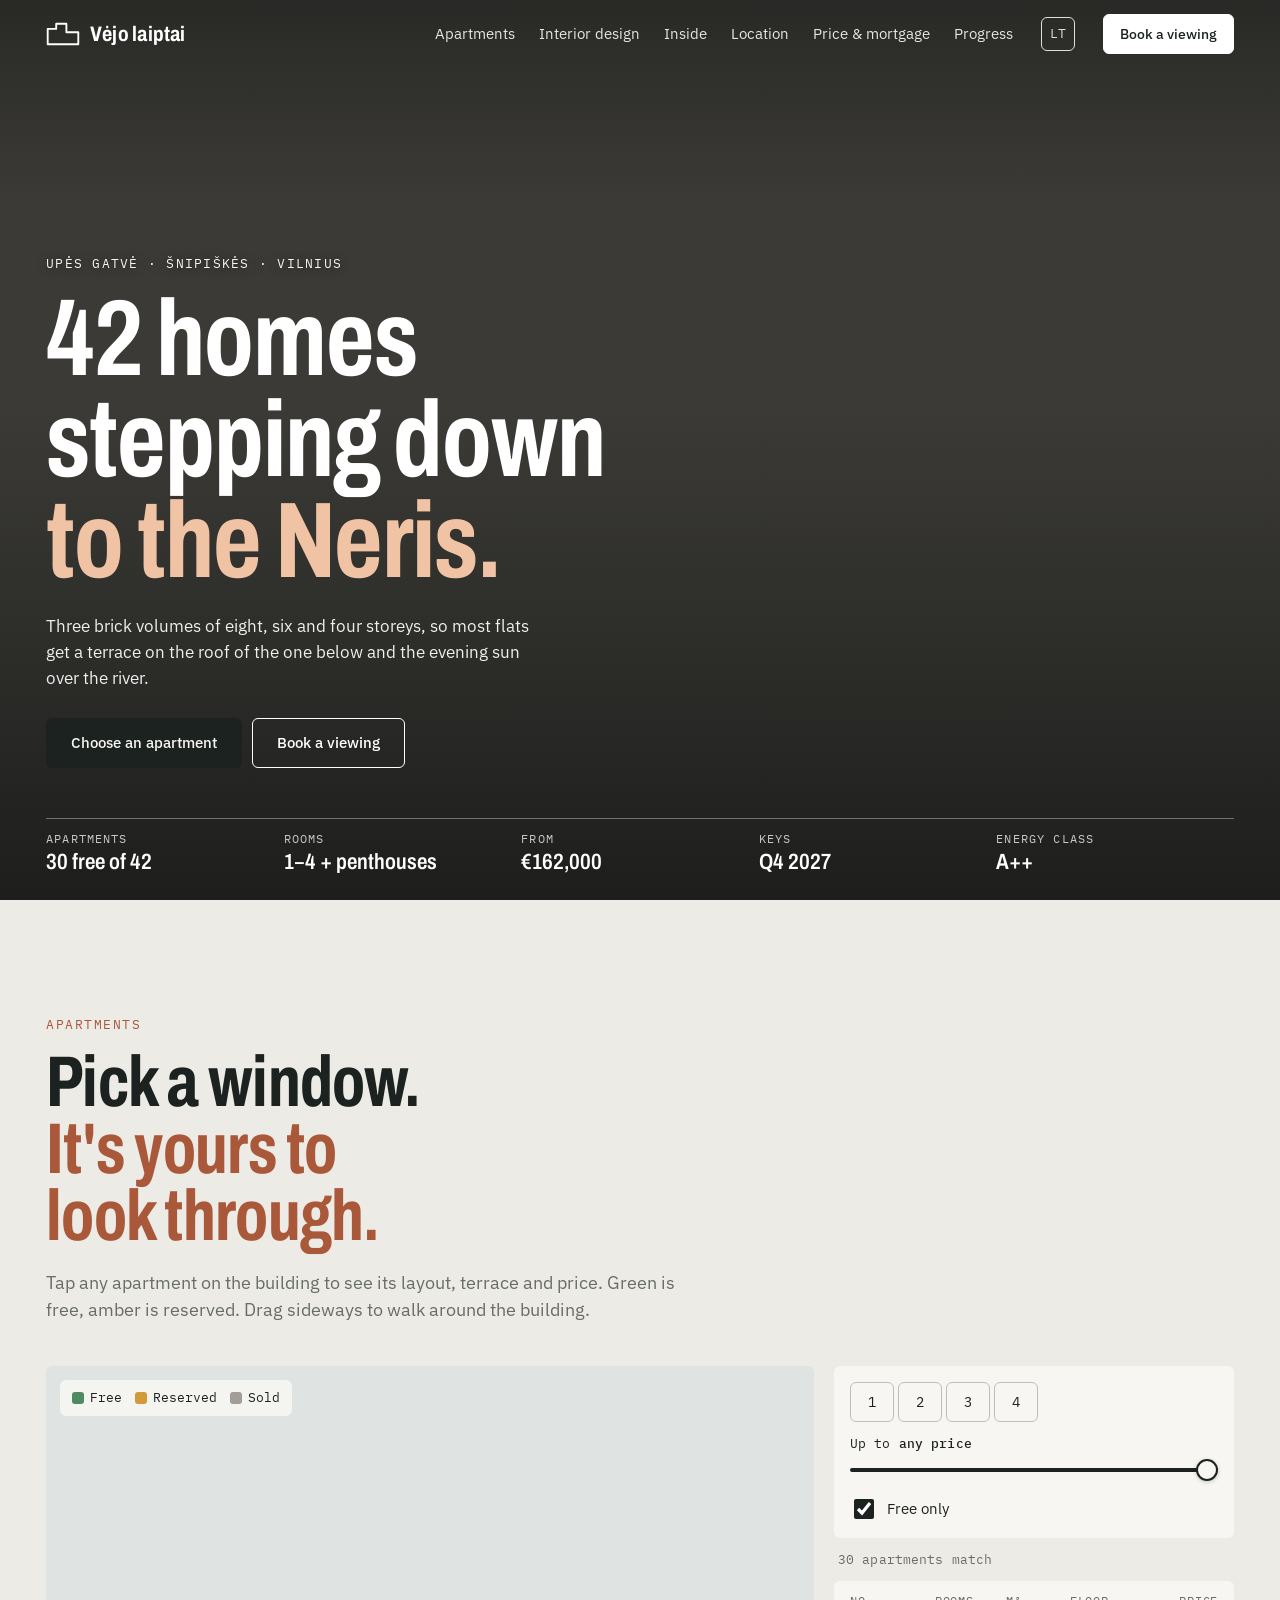
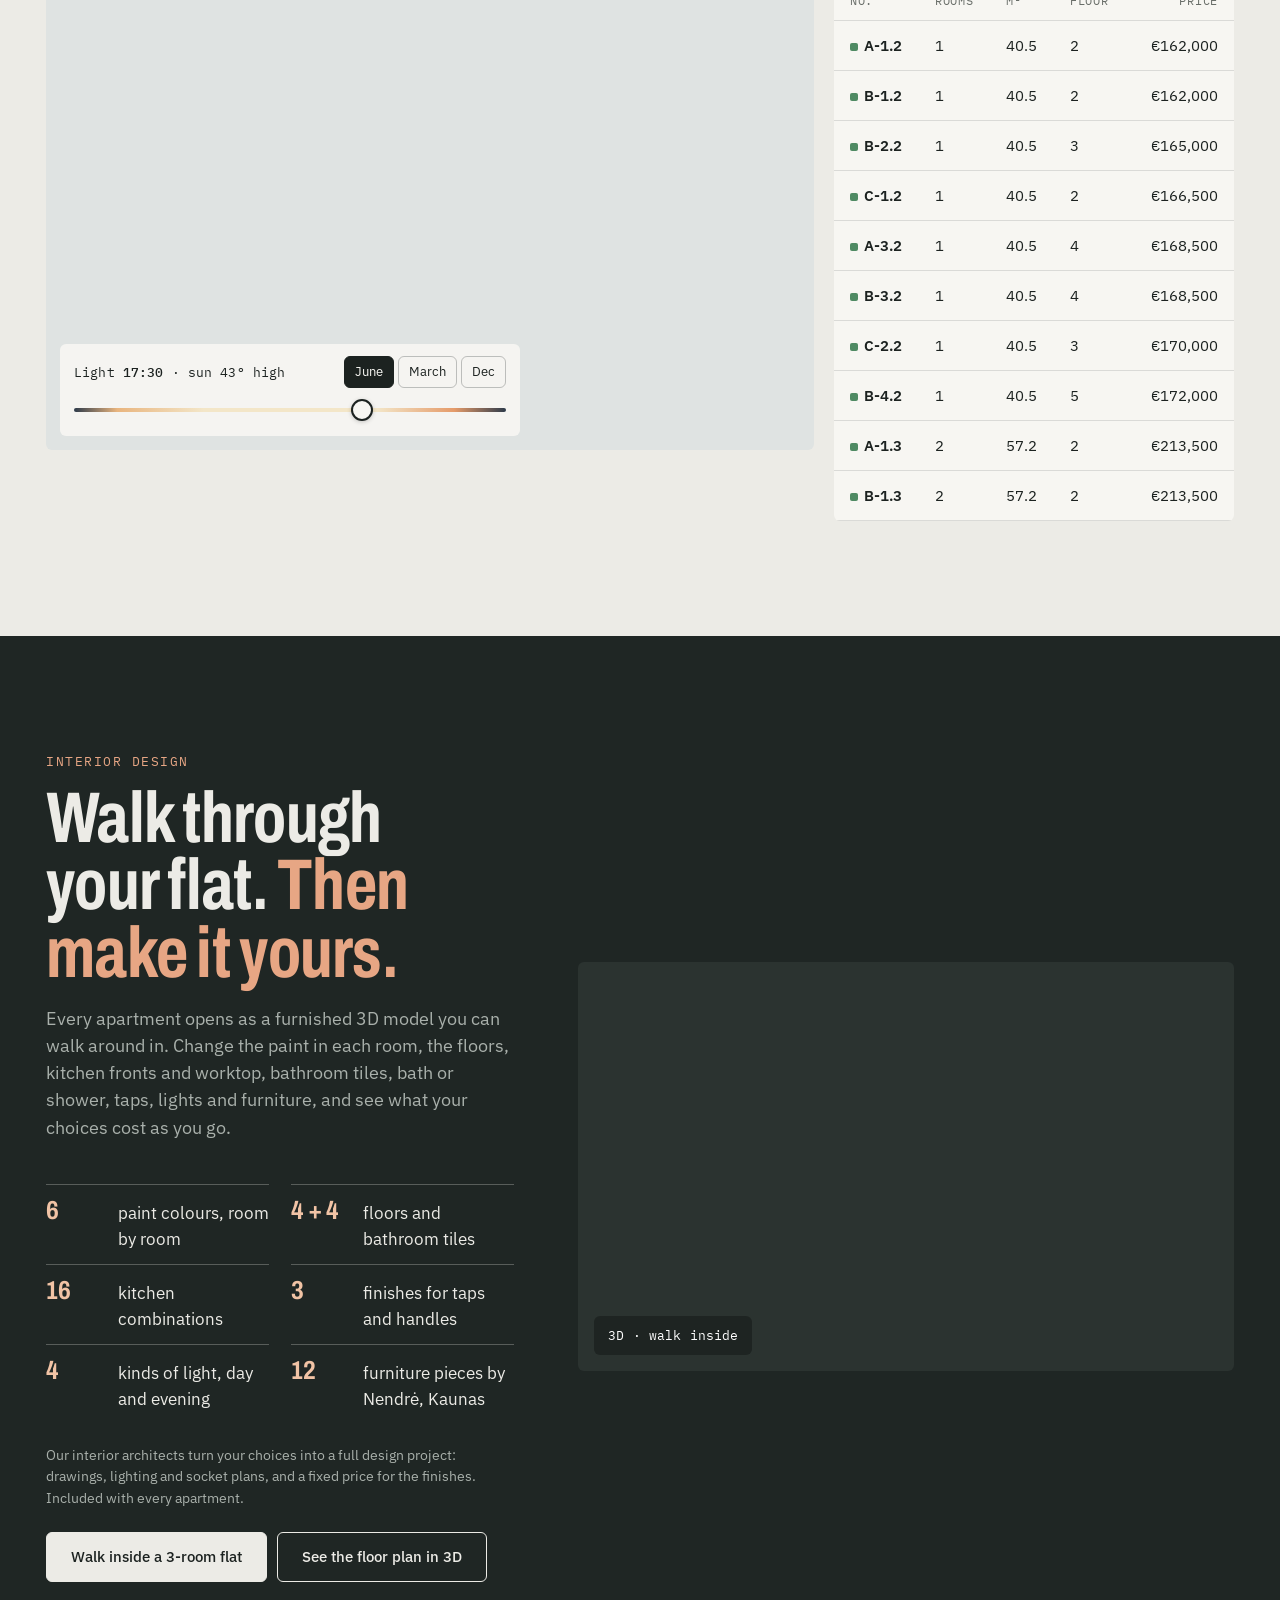
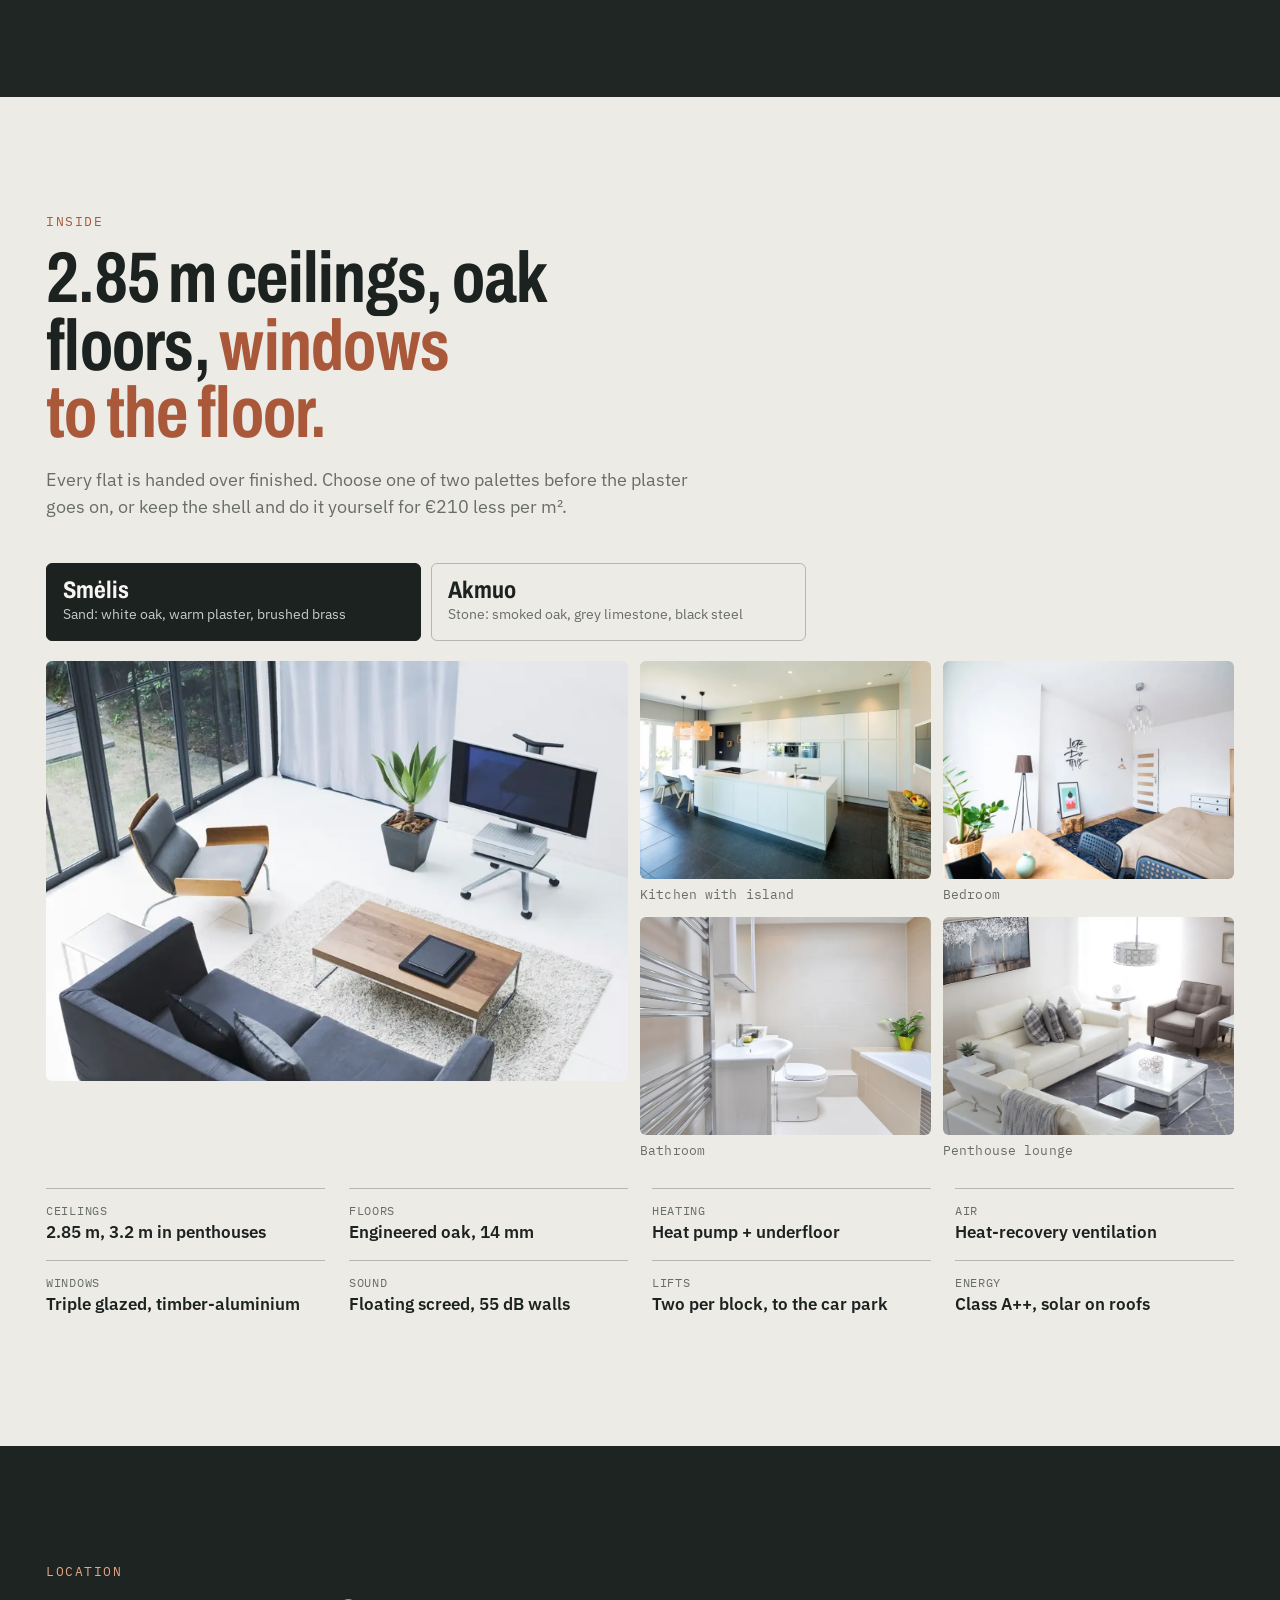
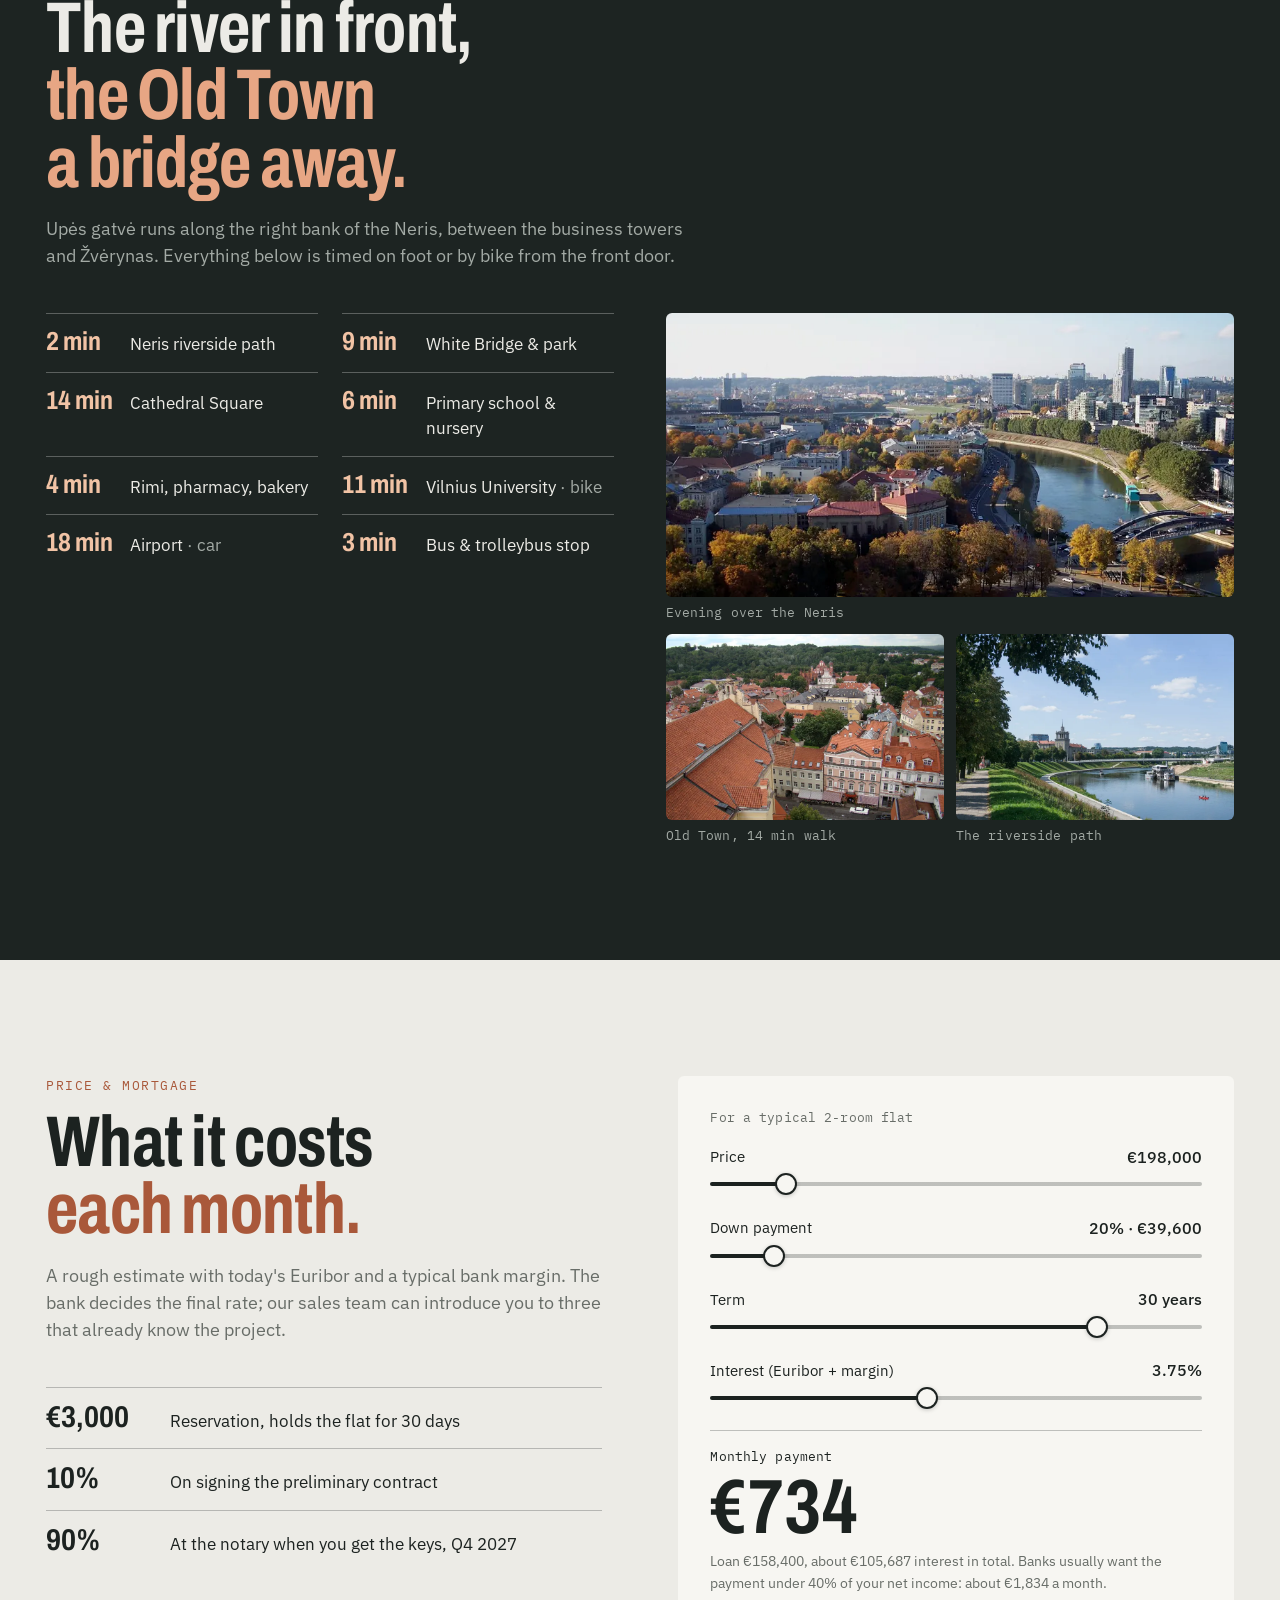
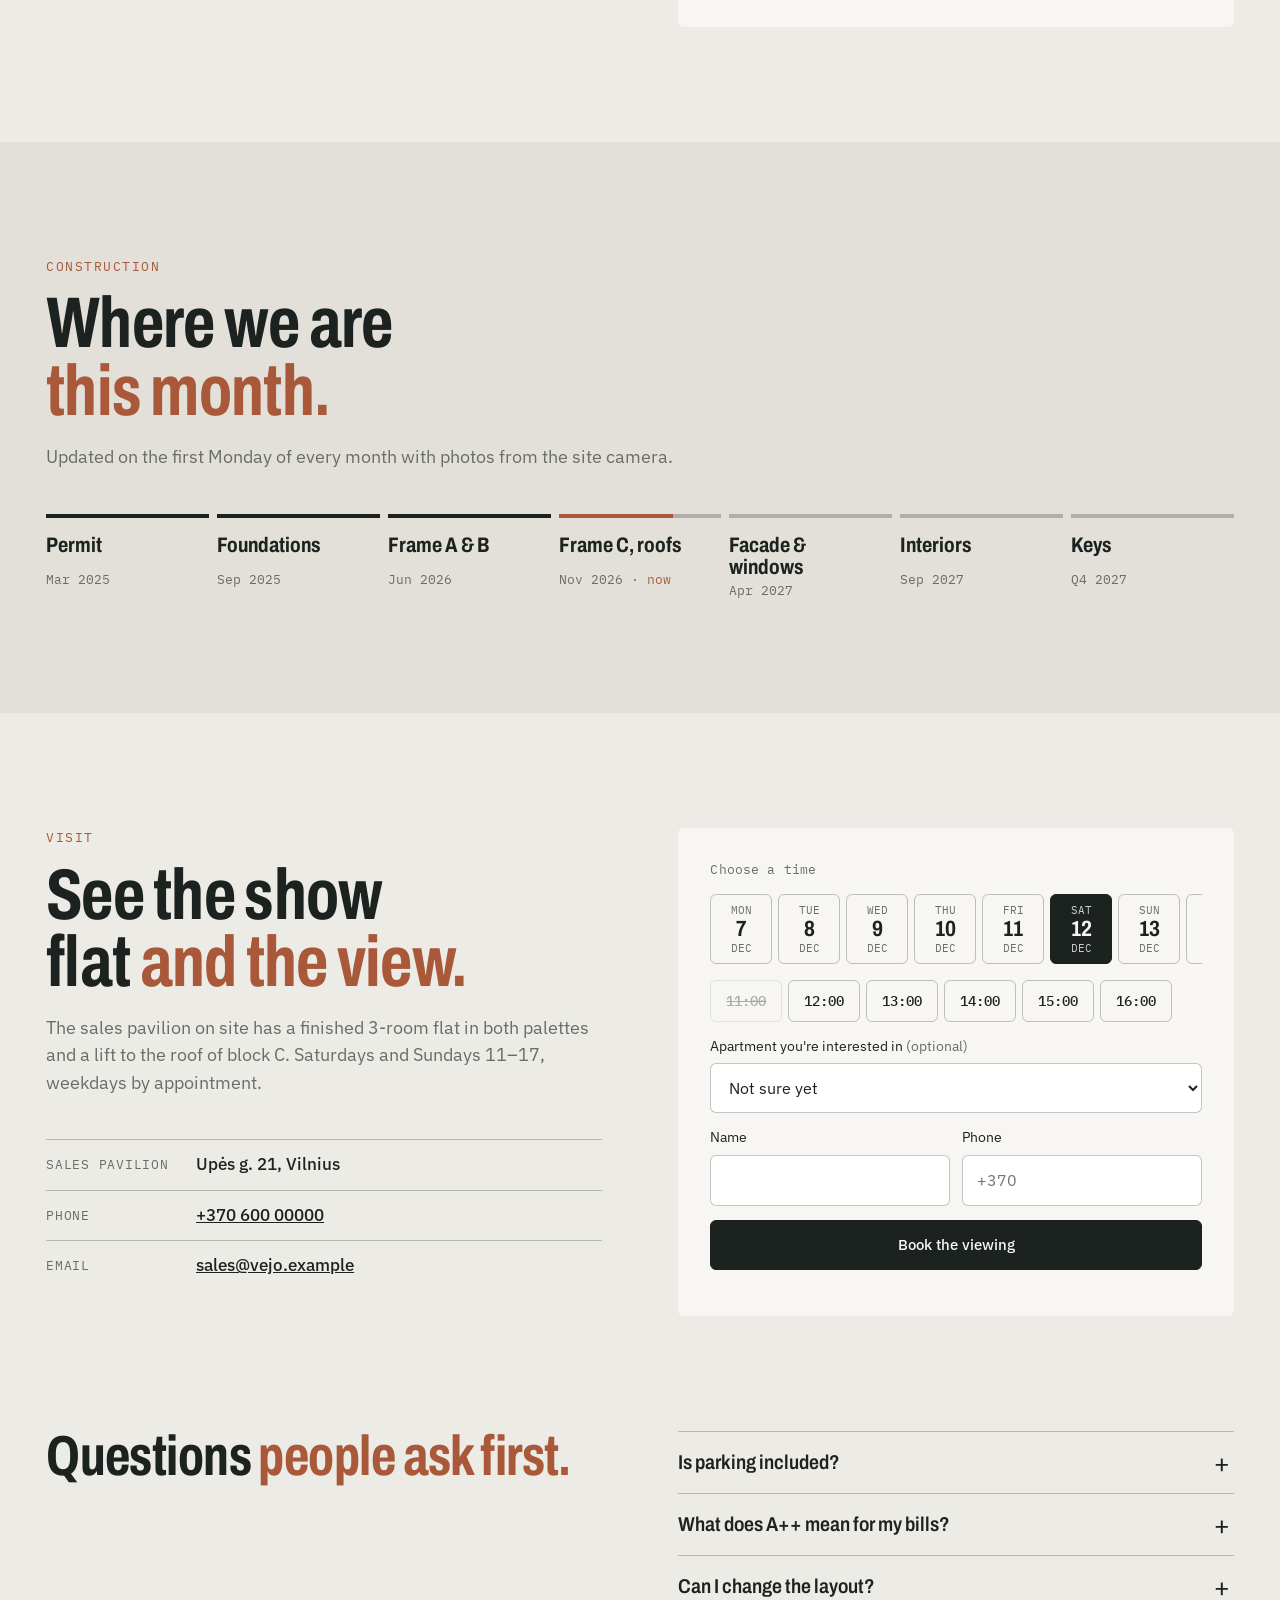
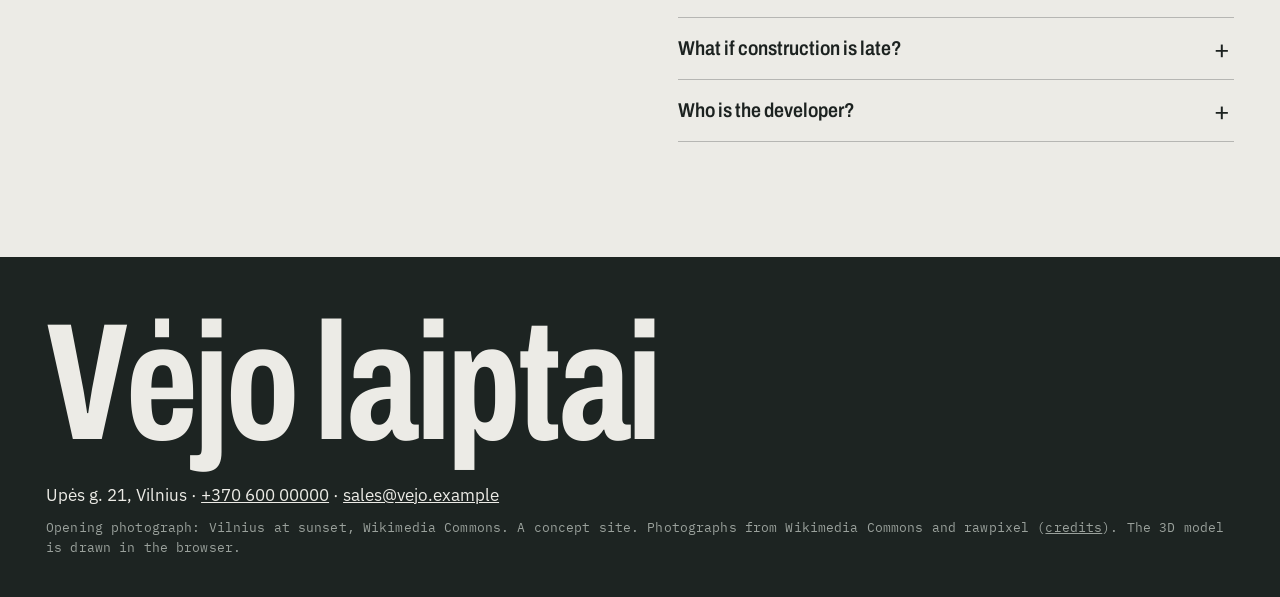
==== commit 1f4c7251: "Walk-through interior design studio (paint, floors, tiles, kitchen, bath/shower, taps, lights, furni" ====
--- a/index.html
+++ b/index.html
@@ -11,6 +11,8 @@
 <meta property="og:image" content="https://futuretdj.github.io/vejo-laiptai/share.jpg">
 <meta name="twitter:card" content="summary_large_image">
 <link rel="icon" href="favicon.svg" type="image/svg+xml">
+<link rel="alternate" hreflang="en" href="https://futuretdj.github.io/vejo-laiptai/">
+<link rel="alternate" hreflang="lt" href="https://futuretdj.github.io/vejo-laiptai/lt/">
 <meta name="theme-color" content="#ecebe6">
 <link rel="preload" href="fonts/archivo-400-800-latin.woff2" as="font" type="font/woff2" crossorigin>
 <link rel="preload" href="fonts/ibmplexsans-400-latin.woff2" as="font" type="font/woff2" crossorigin>
@@ -24,11 +26,12 @@
 <header class="nav" data-nav>
   <div class="wrap nav__bar">
     <a class="logo" href="#top" aria-label="Vėjo laiptai, home"><svg viewBox="0 0 40 28" aria-hidden="true"><path d="M2 26V8h10v-6h12v10h14v14z" fill="none" stroke="currentColor" stroke-width="2.2" stroke-linejoin="round"/></svg><span>Vėjo laiptai</span></a>
-    <nav class="nav__links" aria-label="Main"><a href="#apartments">Apartments</a><a href="#inside">Inside</a><a href="#location">Location</a><a href="#price">Price &amp; mortgage</a><a href="#progress">Progress</a></nav>
+    <nav class="nav__links" aria-label="Main"><a href="#apartments">Apartments</a><a href="#design">Interior design</a><a href="#inside">Inside</a><a href="#location">Location</a><a href="#price">Price &amp; mortgage</a><a href="#progress">Progress</a></nav>
+    <a class="lang mono" href="lt/" hreflang="lt" lang="lt" aria-label="Lietuviškai">LT</a>
     <a class="btn btn--sm nav__cta" href="#visit">Book a viewing</a>
-    <button class="nav__menu" type="button" aria-expanded="false" aria-controls="sheet" data-menu>Menu</button>
+    <button class="nav__menu" type="button" aria-expanded="false" aria-controls="sheet" data-menu data-open="Menu" data-close="Close">Menu</button>
   </div>
-  <div class="sheet" id="sheet" data-sheet><a href="#apartments">Apartments</a><a href="#inside">Inside</a><a href="#location">Location</a><a href="#price">Price &amp; mortgage</a><a href="#progress">Progress</a><a href="#visit">Book a viewing</a></div>
+  <div class="sheet" id="sheet" data-sheet><a href="#apartments">Apartments</a><a href="#design">Interior design</a><a href="#inside">Inside</a><a href="#location">Location</a><a href="#price">Price &amp; mortgage</a><a href="#progress">Progress</a><a href="#visit">Book a viewing</a><a class="sheet__lang mono" href="lt/" hreflang="lt" lang="lt">Lietuviškai</a></div>
 </header>
 
 <main id="top">
@@ -99,6 +102,31 @@
     </div>
   </section>
 
+
+  <!-- interior design -->
+  <section class="sec sec--design" id="design" aria-labelledby="ds-h">
+    <div class="wrap design">
+      <div class="design__text">
+        <div class="head"><p class="label mono">Interior design</p><h2 id="ds-h">Walk through your flat. <em>Then make it yours.</em></h2>
+        <p>Every apartment opens as a furnished 3D model you can walk around in. Change the paint in each room, the floors, kitchen fronts and worktop, bathroom tiles, bath or shower, taps, lights and furniture, and see what your choices cost as you go.</p></div>
+        <ul class="dlist">
+          <li><b>6</b><span>paint colours, room by room</span></li>
+          <li><b>4 + 4</b><span>floors and bathroom tiles</span></li>
+          <li><b>16</b><span>kitchen combinations</span></li>
+          <li><b>3</b><span>finishes for taps and handles</span></li>
+          <li><b>4</b><span>kinds of light, day and evening</span></li>
+          <li><b>12</b><span>furniture pieces by Nendrė, Kaunas</span></li>
+        </ul>
+        <p class="small muted">Our interior architects turn your choices into a full design project: drawings, lighting and socket plans, and a fixed price for the finishes. Included with every apartment.</p>
+        <div class="row"><button class="btn" type="button" data-open-studio="walk">Walk inside a 3-room flat</button><button class="btn btn--ghost" type="button" data-open-studio="orbit">See the floor plan in 3D</button></div>
+      </div>
+      <button class="design__pic" type="button" data-open-studio="walk" aria-label="Open the design studio">
+        <picture><source media="(max-width: 700px)" srcset="img/design-m.webp"><img src="img/design-1600.webp" alt="Inside a 3-room flat in the design studio: living room with oak floor, sofa, dining table and the city through floor-to-ceiling windows" loading="lazy" decoding="async"></picture>
+        <span class="design__play mono">3D · walk inside</span>
+      </button>
+    </div>
+  </section>
+
   <!-- inside -->
   <section class="sec" id="inside" aria-labelledby="in-h">
     <div class="wrap head"><p class="label mono">Inside</p><h2 id="in-h">2.85 m ceilings, oak floors, <em>windows to the floor.</em></h2><p>Every flat is handed over finished. Choose one of two palettes before the plaster goes on, or keep the shell and do it yourself for €210 less per m².</p></div>
@@ -115,7 +143,7 @@
         <li><button type="button" data-open="4"><img src="img/living2-800.webp" srcset="img/living2-800.webp 800w, img/living2-1600.webp 960w" sizes="(max-width: 1023px) 80vw, 30vw" alt="Living room with sofa and armchairs" loading="lazy" decoding="async"></button><p class="mono">Penthouse lounge</p></li>
       </ul>
       <div class="dots" data-dots-for="gal"></div>
-      <ul class="spec" data-spec></ul>
+      <ul class="spec"><li><span>Ceilings</span><b>2.85 m, 3.2 m in penthouses</b></li><li><span>Floors</span><b>Engineered oak, 14 mm</b></li><li><span>Heating</span><b>Heat pump + underfloor</b></li><li><span>Air</span><b>Heat-recovery ventilation</b></li><li><span>Windows</span><b>Triple glazed, timber-aluminium</b></li><li><span>Sound</span><b>Floating screed, 55 dB walls</b></li><li><span>Lifts</span><b>Two per block, to the car park</b></li><li><span>Energy</span><b>Class A++, solar on roofs</b></li></ul>
     </div>
   </section>
 
@@ -228,18 +256,29 @@
 
 <nav class="bar" data-bar aria-label="Quick actions"><span class="bar__t mono" data-bar-t>42 apartments</span><a class="btn btn--sm btn--light" href="#apartments" data-bar-btn>Choose</a></nav>
 
-<div class="plan" data-plan hidden role="dialog" aria-modal="true" aria-labelledby="pl-h">
-  <div class="plan__stage" data-plan-stage><div class="plan__labels" data-plan-labels></div></div>
-  <div class="plan__side">
-    <div class="plan__top"><div><p class="mono muted" data-pl-sub></p><h3 id="pl-h" data-pl-title></h3></div><button type="button" class="plan__x" data-plan-close aria-label="Close">×</button></div>
-    <ul class="rooms" data-pl-rooms></ul>
-    <div class="plan__ctl">
-      <label class="check"><input type="checkbox" data-pl-furn checked> Show furniture</label>
-      <div class="seg seg--sm" role="radiogroup" aria-label="View"><label><input type="radio" name="pv" value="3d" checked><span>3D</span></label><label><input type="radio" name="pv" value="top"><span>From above</span></label></div>
-    </div>
-    <p class="plan__price" data-pl-price></p>
-    <div class="row"><button class="btn" type="button" data-pl-visit>Book a viewing</button><button class="btn btn--ghost" type="button" data-pl-pdf>Download plan</button></div>
+<div class="studio" data-studio hidden role="dialog" aria-modal="true" aria-labelledby="st-h" data-mode="orbit">
+  <div class="st-stage" data-st-stage>
+    <div class="st-load mono" data-st-load data-t="st_load"></div>
+    <div class="st-bar">
+      <div class="seg seg--dark" role="radiogroup" data-t-label="st_walk"><label><input type="radio" name="stmode" value="orbit" checked><span data-t="st_overview"></span></label><label><input type="radio" name="stmode" value="walk"><span data-t="st_walk"></span></label></div>
+      <div class="seg seg--dark" role="radiogroup" data-t-label="g_time"><label><input type="radio" name="sttime" value="day" checked><span data-t="st_day"></span></label><label><input type="radio" name="sttime" value="eve"><span data-t="st_eve"></span></label></div>
+    </div>
+    <button type="button" class="st-x" data-st-close data-t-label="st_close">×</button>
+    <canvas class="st-mini" data-st-mini data-t-label="minimap"></canvas>
+    <p class="st-room mono" data-st-room aria-live="polite"></p>
+    <p class="st-hint mono" data-st-hint></p>
+    <div class="st-joy" data-st-joy aria-hidden="true"><span></span></div>
   </div>
+  <aside class="st-panel" data-st-panel>
+    <div class="st-head">
+      <button type="button" class="st-grab" data-st-grab aria-label="Options"></button>
+      <div><p class="mono muted" data-st-sub></p><h3 id="st-h" data-st-title></h3></div>
+      <div class="st-total"><span class="mono muted" data-t="st_total"></span><b data-st-total></b><small class="mono muted" data-st-parts></small></div>
+    </div>
+    <div class="st-tabs" role="tablist" data-st-tabs></div>
+    <div class="st-body" data-st-body></div>
+    <div class="st-foot"><button type="button" class="btn btn--ghost btn--sm" data-st-sum data-t="st_sum"></button><button type="button" class="btn btn--sm" data-st-book data-t="st_book"></button></div>
+  </aside>
 </div>
 <div class="lb" data-lb hidden role="dialog" aria-modal="true" aria-label="Photos"><div class="lb__top"><span class="mono" data-lb-count></span><button type="button" class="lb__x" data-lb-close aria-label="Close">×</button></div><ul class="lb__track" data-lb-track></ul><p class="lb__cap" data-lb-cap></p></div>
 <div class="toast" data-toast role="status" aria-live="polite"></div>
--- a/vejo.css
+++ b/vejo.css
@@ -334,4 +334,112 @@
   .finish__tabs span{font-size:13px}
 }
 .touch .unit{animation:none}
+
+/* language switch */
+.lang{padding:6px 8px;border:1px solid currentColor;border-radius:var(--r);text-decoration:none;opacity:.85}
+.lang:hover{opacity:1}
+.sheet__lang{font-size:15px!important;font-family:var(--mono)!important;border:0!important;margin-top:8px;color:var(--brick)}
+
+/* interior design section */
+.sec--design{background:#1f2624;color:#ecebe6;--muted:#a9b0ab;--line:rgba(236,235,230,.14);--line2:rgba(236,235,230,.28)}
+.sec--design h2 em,.sec--design .label{color:#e7a684}
+.design{display:grid;grid-template-columns:minmax(0,5fr) minmax(0,7fr);gap:clamp(28px,5vw,72px);align-items:center}
+.dlist{list-style:none;margin:0 0 20px;padding:0;display:grid;grid-template-columns:1fr 1fr;gap:0 22px}
+.dlist li{display:grid;grid-template-columns:62px 1fr;gap:10px;align-items:baseline;padding:12px 0;border-top:1px solid var(--line2)}
+.dlist b{font:700 26px/1 var(--head);font-stretch:78%;color:#f1c3a5}
+.design .small{margin-bottom:22px;max-width:56ch}
+.sec--design .btn--ghost{color:#ecebe6}
+.sec--design .btn{background:#ecebe6;color:var(--ink);border-color:#ecebe6}
+.sec--design .btn.btn--ghost{background:transparent;color:#ecebe6}
+@media (hover:hover){.sec--design .btn:hover{background:var(--brick);border-color:var(--brick);color:#fff}}
+.design__pic{position:relative;padding:0;border:0;border-radius:var(--r);overflow:hidden;cursor:pointer;background:#2b3330;aspect-ratio:16/10}
+.design__pic img{width:100%;height:100%;object-fit:cover;transition:transform 1.2s var(--ease)}
+@media (hover:hover){.design__pic:hover img{transform:scale(1.03)}}
+.design__play{position:absolute;left:16px;bottom:16px;padding:10px 14px;border-radius:var(--r);background:rgba(28,34,32,.86);color:#fff}
+
+/* studio */
+.studio{position:fixed;inset:0;z-index:250;display:grid;grid-template-columns:minmax(0,1fr) 400px;background:#14191a;opacity:0;visibility:hidden;transition:opacity .3s,visibility 0s .3s}
+.studio.open{opacity:1;visibility:visible;transition:opacity .3s}
+.studio[hidden]{display:grid}
+.st-stage{position:relative;min-height:0;overflow:hidden;background:#cfd8de;touch-action:none;user-select:none;-webkit-user-select:none}
+.st-stage canvas.gl{position:absolute;inset:0;width:100%;height:100%;display:block}
+.st-load{position:absolute;inset:0;z-index:6;display:grid;place-items:center;background:#1c2220;color:#cfd3cf;transition:opacity .4s}
+.st-load.off{opacity:0;pointer-events:none}
+.st-bar{position:absolute;left:12px;top:12px;z-index:4;display:flex;gap:8px;flex-wrap:wrap}
+.seg--dark span{background:rgba(20,25,24,.72);color:#fff;border-color:transparent;min-height:40px}
+.seg--dark input:checked+span{background:#fff;color:var(--ink)}
+.st-x{position:absolute;right:12px;top:12px;z-index:4;width:44px;height:44px;border:0;border-radius:50%;background:rgba(20,25,24,.72);color:#fff;font-size:26px;cursor:pointer}
+.st-mini{position:absolute;right:12px;top:66px;z-index:3;width:150px;height:150px;border-radius:8px;background:rgba(20,25,24,.55);cursor:pointer}
+.st-room{position:absolute;left:50%;top:14px;z-index:3;transform:translateX(-50%);padding:8px 12px;border-radius:var(--r);background:rgba(20,25,24,.72);color:#fff;white-space:nowrap;pointer-events:none}
+.st-room:empty,.studio[data-mode="orbit"] .st-room{display:none}
+.st-hint{position:absolute;left:50%;bottom:16px;z-index:3;transform:translate(-50%,8px);width:max-content;max-width:min(560px,calc(100% - 24px));padding:10px 14px;border-radius:var(--r);background:rgba(20,25,24,.8);color:#fff;text-align:center;opacity:0;transition:opacity .4s,transform .4s;pointer-events:none}
+.st-hint.on{opacity:1;transform:translate(-50%,0)}
+.st-joy{position:absolute;left:22px;bottom:22px;z-index:4;width:104px;height:104px;border-radius:50%;background:rgba(20,25,24,.35);border:2px solid rgba(255,255,255,.55);display:none;place-items:center;touch-action:none}
+.st-joy span{width:44px;height:44px;border-radius:50%;background:rgba(255,255,255,.88);box-shadow:0 2px 10px rgba(0,0,0,.25)}
+.touch .studio[data-mode="walk"] .st-joy{display:grid}
+.st-panel{display:flex;flex-direction:column;min-height:0;background:var(--paper);color:var(--ink)}
+.st-head{display:grid;grid-template-columns:1fr auto;gap:10px;align-items:end;padding:18px 18px 12px;border-bottom:1px solid var(--line)}
+.st-head h3{font-size:40px}
+.st-head [data-st-sub]{white-space:nowrap}
+.st-grab{display:none}
+.st-total{display:grid;justify-items:end;gap:2px;text-align:right}
+.st-total b{font:700 30px/1 var(--head);font-stretch:78%;font-variant-numeric:tabular-nums}
+.st-total small{font-size:11px}
+.st-tabs{display:flex;flex-wrap:wrap;gap:4px;padding:10px 14px;border-bottom:1px solid var(--line)}
+.st-tabs::-webkit-scrollbar{display:none}
+.st-tabs button{flex:none;min-height:38px;padding:0 13px;border-radius:999px;border:1px solid var(--line2);background:transparent;cursor:pointer;font-size:14px}
+.st-tabs [aria-selected="true"]{background:var(--ink);color:var(--paper);border-color:var(--ink)}
+.st-body{flex:1;overflow:auto;overscroll-behavior:contain;padding:16px 18px 20px;display:grid;gap:18px;align-content:start}
+.stg{display:grid;gap:10px}
+.stg__t{color:var(--muted);text-transform:uppercase;letter-spacing:.06em;font-size:11.5px}
+.sws{display:grid;grid-template-columns:repeat(auto-fill,minmax(102px,1fr));gap:8px}
+.sw{display:grid;gap:6px;justify-items:start;padding:8px;border-radius:10px;border:1px solid var(--line2);background:#fff;cursor:pointer;text-align:left;font-size:13px;line-height:1.2;transition:border-color .2s,box-shadow .2s}
+.sw i{width:100%;height:34px;border-radius:6px;background:var(--c);box-shadow:inset 0 0 0 1px rgba(0,0,0,.08)}
+.sw[aria-pressed="true"]{border-color:var(--ink);box-shadow:0 0 0 1px var(--ink)}
+.stcards{display:grid;grid-template-columns:1fr 1fr;gap:10px}
+.stc{display:grid;gap:4px;justify-items:start;text-align:left;padding:12px;border-radius:12px;border:1px solid var(--line2);background:#fff;cursor:pointer}
+.stc b{font:700 22px/1 var(--head);font-stretch:80%}
+.stc small{color:var(--muted);font-size:12.5px;line-height:1.3}
+.stc__dots{display:flex;gap:4px;margin-bottom:6px}
+.stc__dots i{width:22px;height:22px;border-radius:50%;background:var(--c);box-shadow:inset 0 0 0 1px rgba(0,0,0,.1)}
+.stc[aria-pressed="true"]{border-color:var(--ink);box-shadow:0 0 0 1px var(--ink)}
+.rchips{display:flex;flex-wrap:wrap;gap:6px}
+.rchip{min-height:36px;padding:0 12px;border-radius:999px;border:1px solid var(--line2);background:transparent;cursor:pointer;font-size:13.5px}
+.rchip[aria-pressed="true"]{background:var(--brick);border-color:var(--brick);color:#fff}
+.st-body .link{justify-self:start;background:none;border:0;padding:4px 0;cursor:pointer;text-decoration:underline;text-underline-offset:4px;font-size:14px}
+.st-body .seg button[aria-pressed="true"]{background:var(--ink);color:var(--paper);border-color:var(--ink)}
+.st-foot{display:flex;gap:8px;padding:12px 18px calc(12px + env(safe-area-inset-bottom));border-top:1px solid var(--line)}
+.st-foot .btn{flex:1}
+.sum2{display:grid;gap:12px}
+.sum2 ul{list-style:none;margin:0 0 6px;padding:0}
+.sum2 li{display:flex;justify-content:space-between;gap:12px;padding:8px 0;border-bottom:1px solid var(--line);font-size:14.5px}
+.sum2 li span{color:var(--muted)}
+.sum2 li b{font-weight:500;text-align:right}
+.sum2 li.tot{border-bottom:0;font-size:17px}.sum2 li.tot b{font-weight:700}
+@media (max-width:1023px){
+  .studio{grid-template-columns:minmax(0,1fr);grid-template-rows:minmax(0,1fr) auto}
+  .st-panel{max-height:56svh;border-radius:14px 14px 0 0;margin-top:-14px;position:relative;z-index:5;box-shadow:0 -8px 30px rgba(0,0,0,.25)}
+  .st-panel.min .st-body,.st-panel.min .st-foot{display:none}
+  .st-grab{display:block;position:absolute;left:50%;top:6px;transform:translateX(-50%);width:44px;height:5px;padding:10px 20px;background:transparent;border:0;cursor:pointer}
+  .st-grab::before{content:"";display:block;width:40px;height:5px;margin:-2px auto 0;border-radius:3px;background:var(--line2)}
+  .st-head{padding:16px 16px 8px}
+  .st-head h3{font-size:30px}
+  .st-total b{font-size:24px}
+  .st-tabs{padding:8px 12px;flex-wrap:nowrap;overflow-x:auto;scrollbar-width:none}
+  .st-body{padding:12px 14px 16px;gap:14px}
+  .sws{grid-template-columns:repeat(auto-fill,minmax(88px,1fr))}
+  .sw i{height:28px}
+  .st-mini{width:110px;height:110px;top:62px}
+  .st-bar{left:10px;top:10px;right:64px}
+  .seg--dark span{min-height:36px;padding:0 10px;font-size:13px}
+  .st-room{top:auto;bottom:24px;left:auto;right:12px;transform:none;font-size:11.5px}
+  .st-hint{top:62px;bottom:auto;font-size:11px;line-height:1.45;padding:8px 10px;max-width:calc(100% - 150px);left:12px;transform:translateY(-6px)}
+  .st-hint.on{transform:none}
+  .st-panel:not(.min)~* {}
+  .st-joy{bottom:30px}
+  .design{grid-template-columns:minmax(0,1fr)}
+  .design__pic{order:-1}
+}
+@media (max-width:639px){.dlist{grid-template-columns:1fr}.stcards{grid-template-columns:1fr 1fr}.stc b{font-size:19px}}
+
 @media (prefers-reduced-motion:reduce){*{transition-duration:.01ms!important;animation:none!important}html{scroll-behavior:auto}}
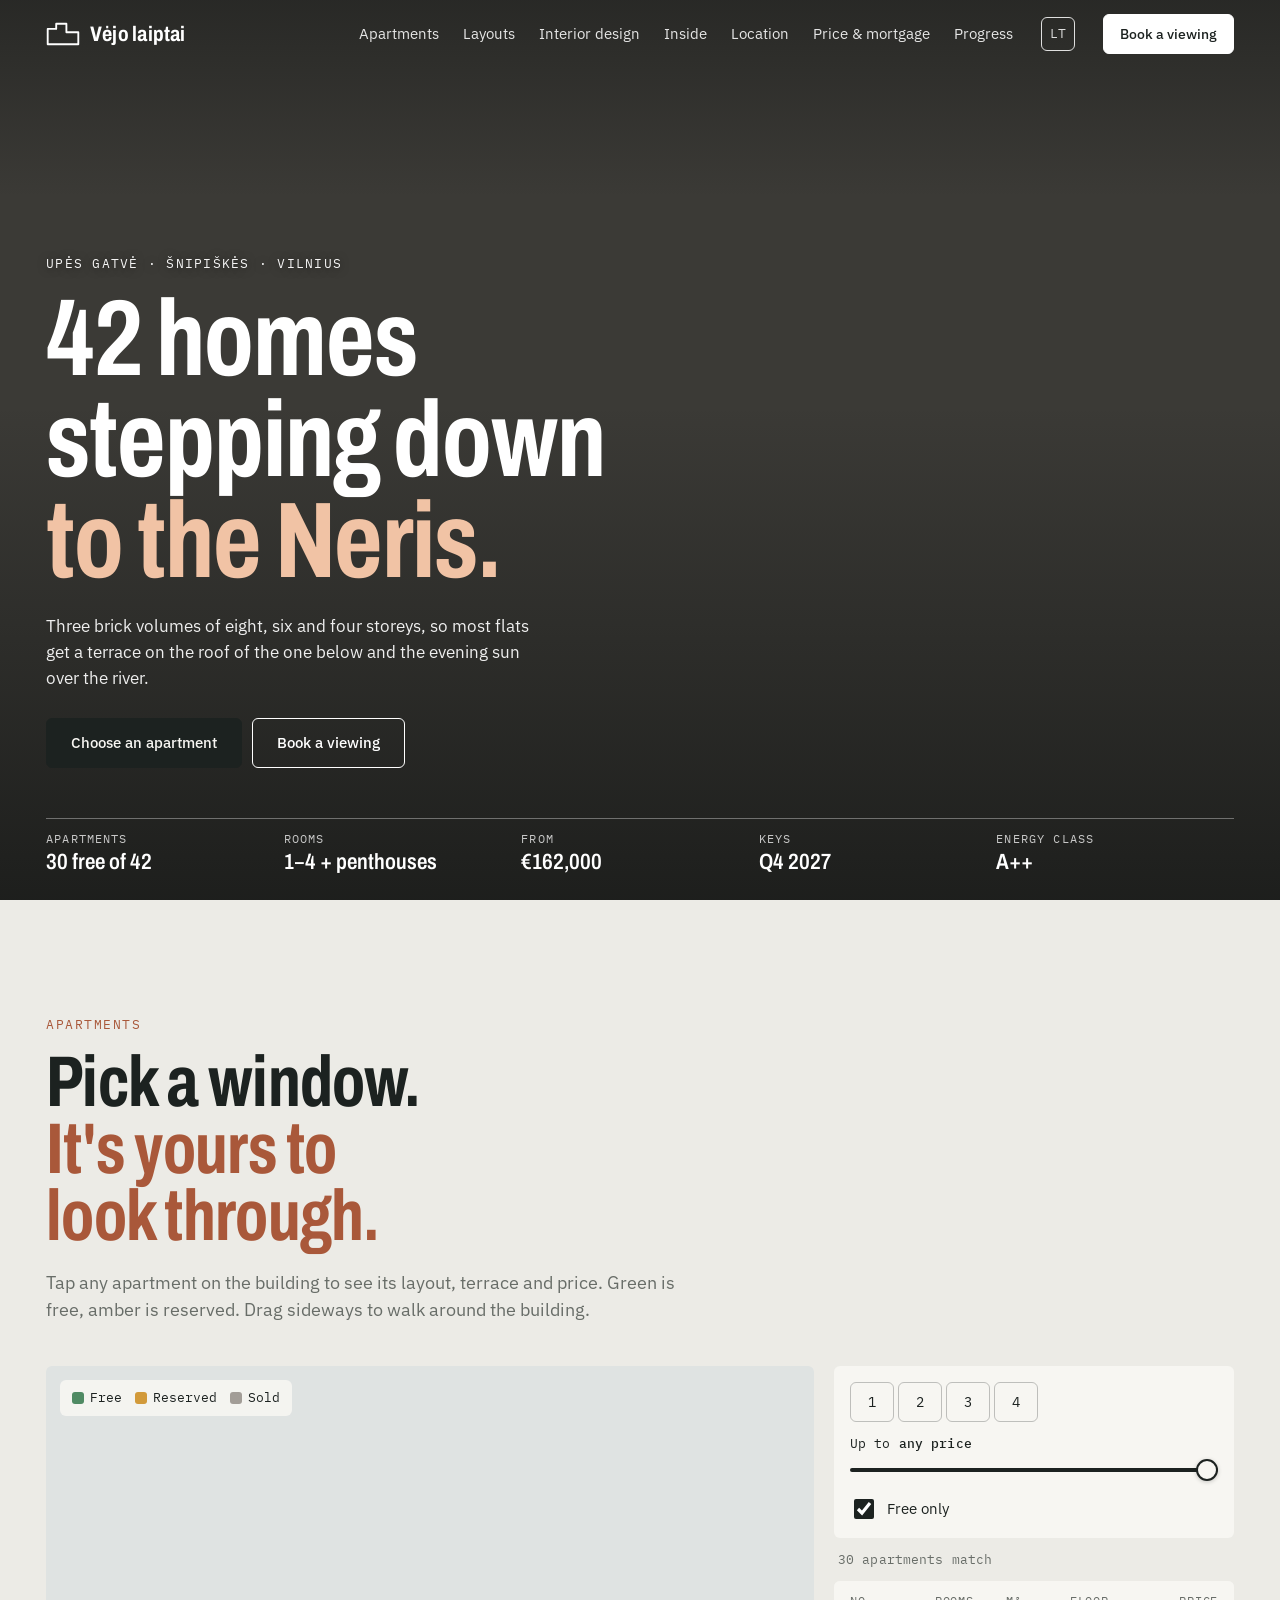
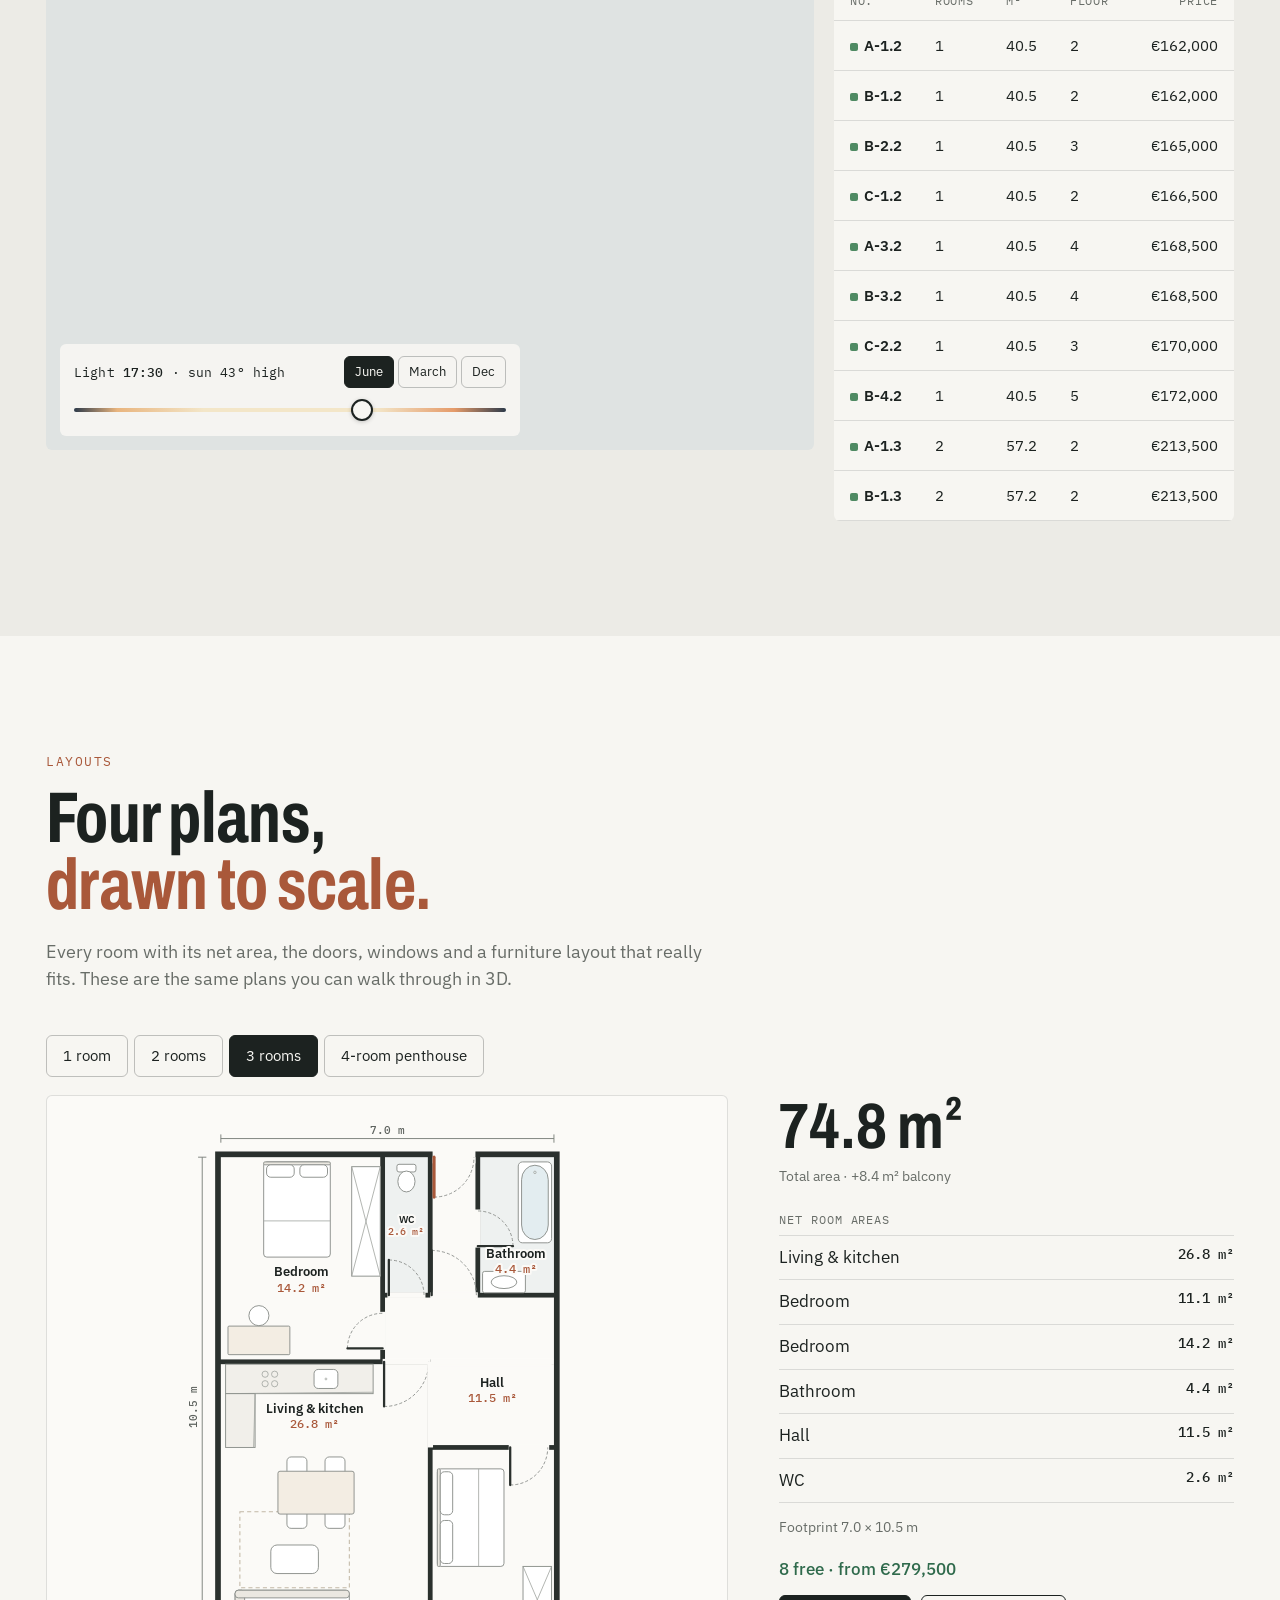
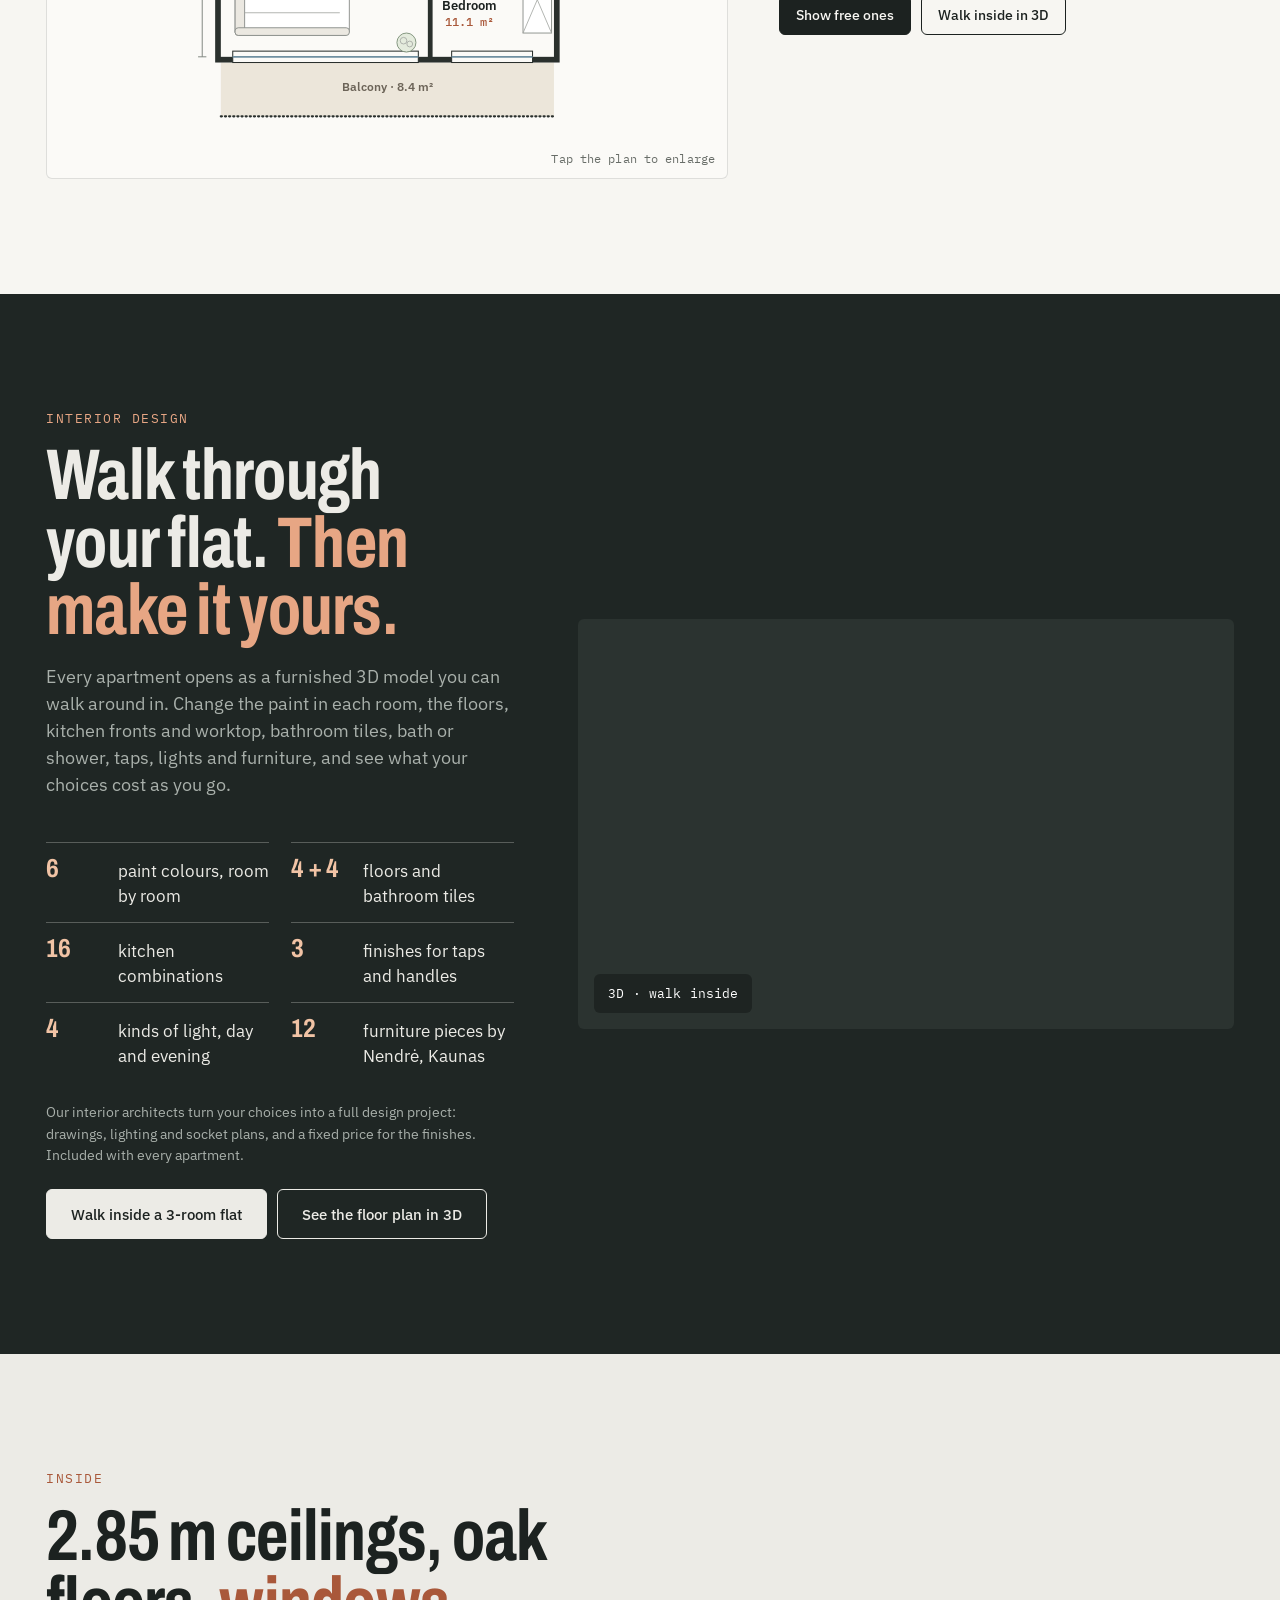
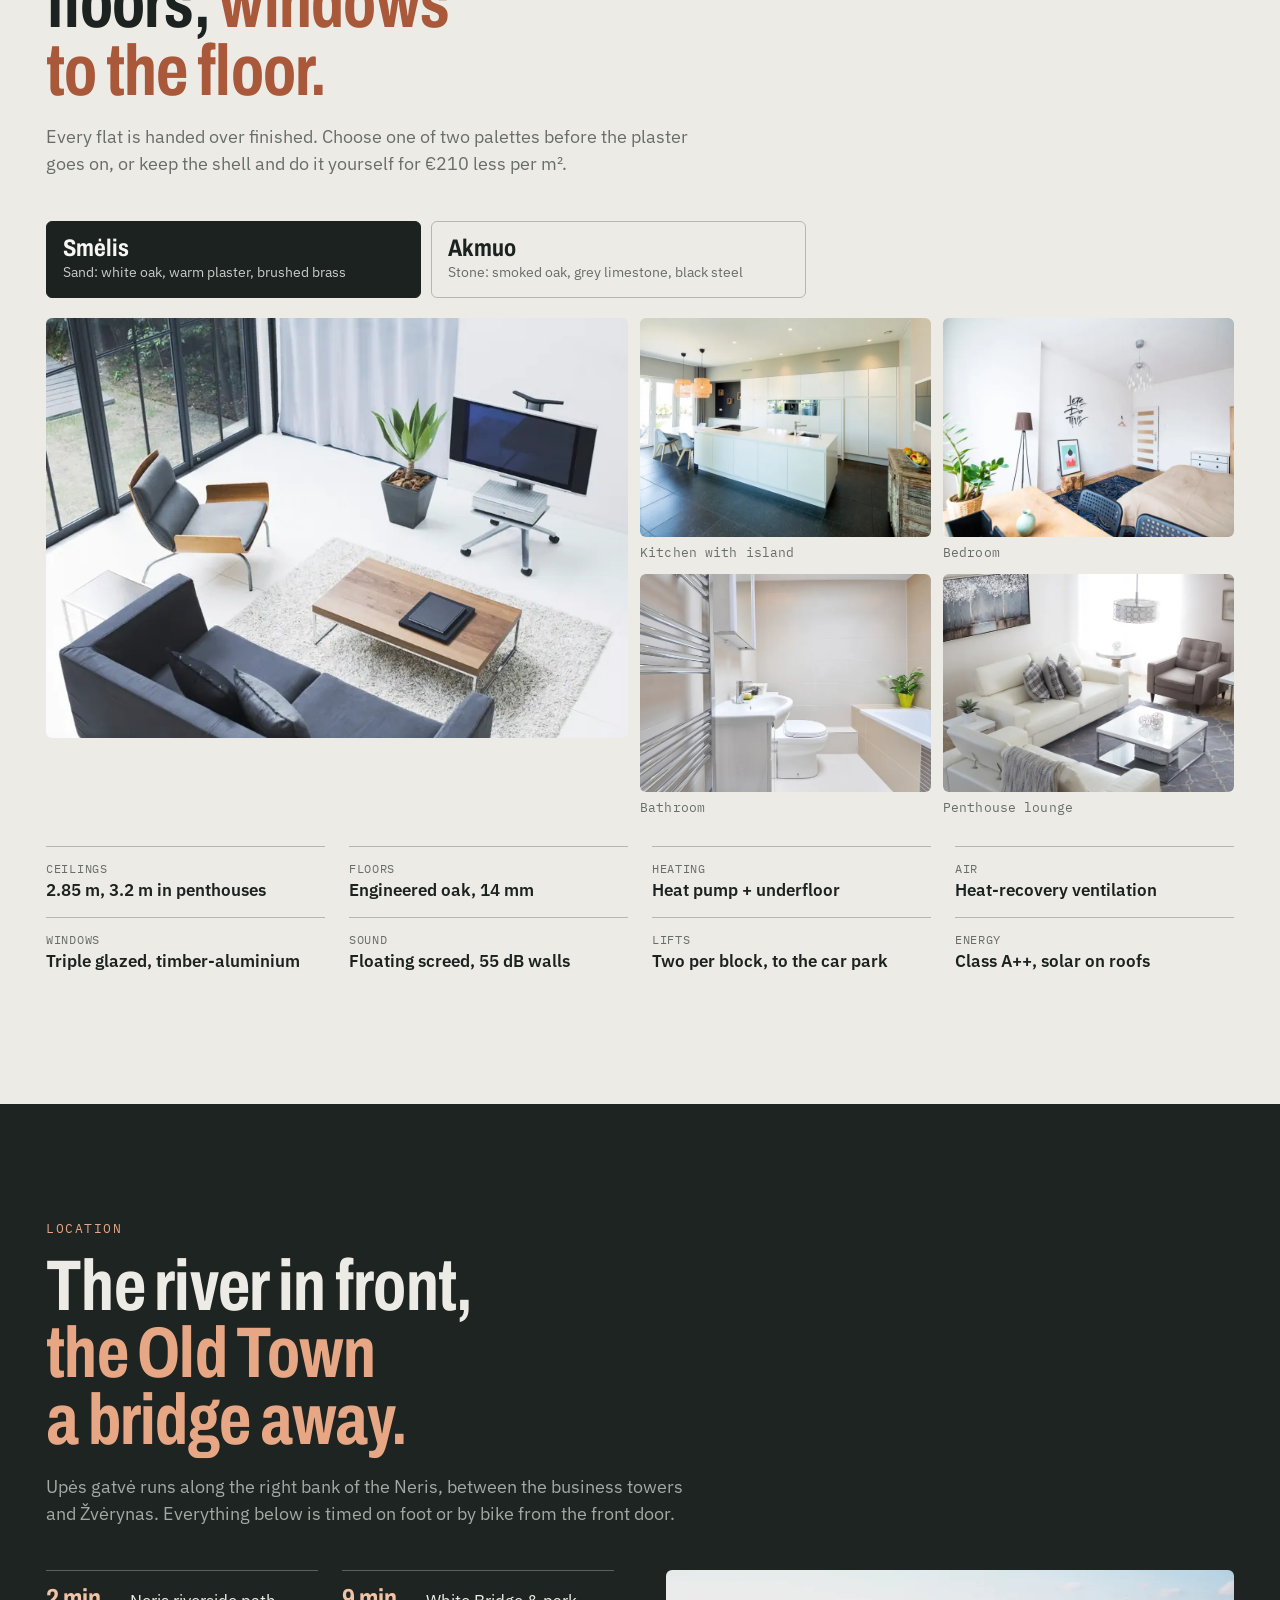
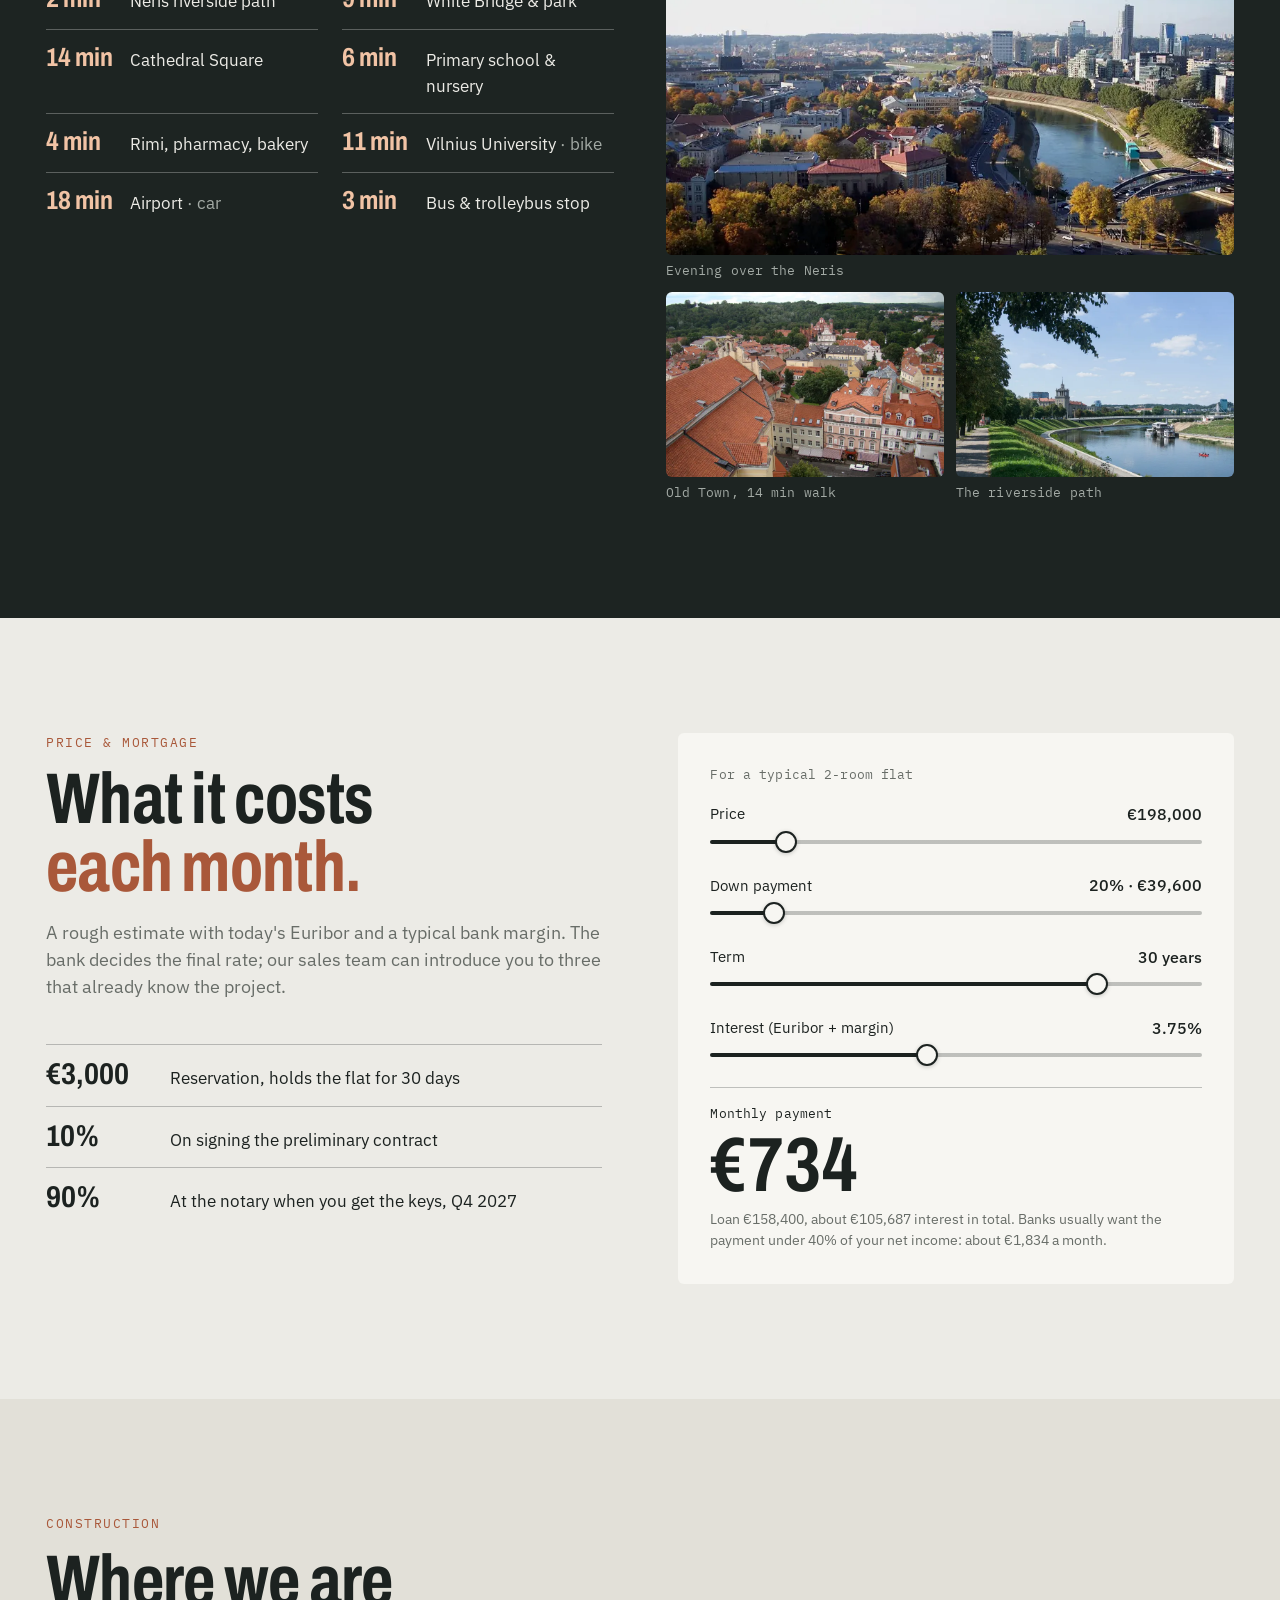
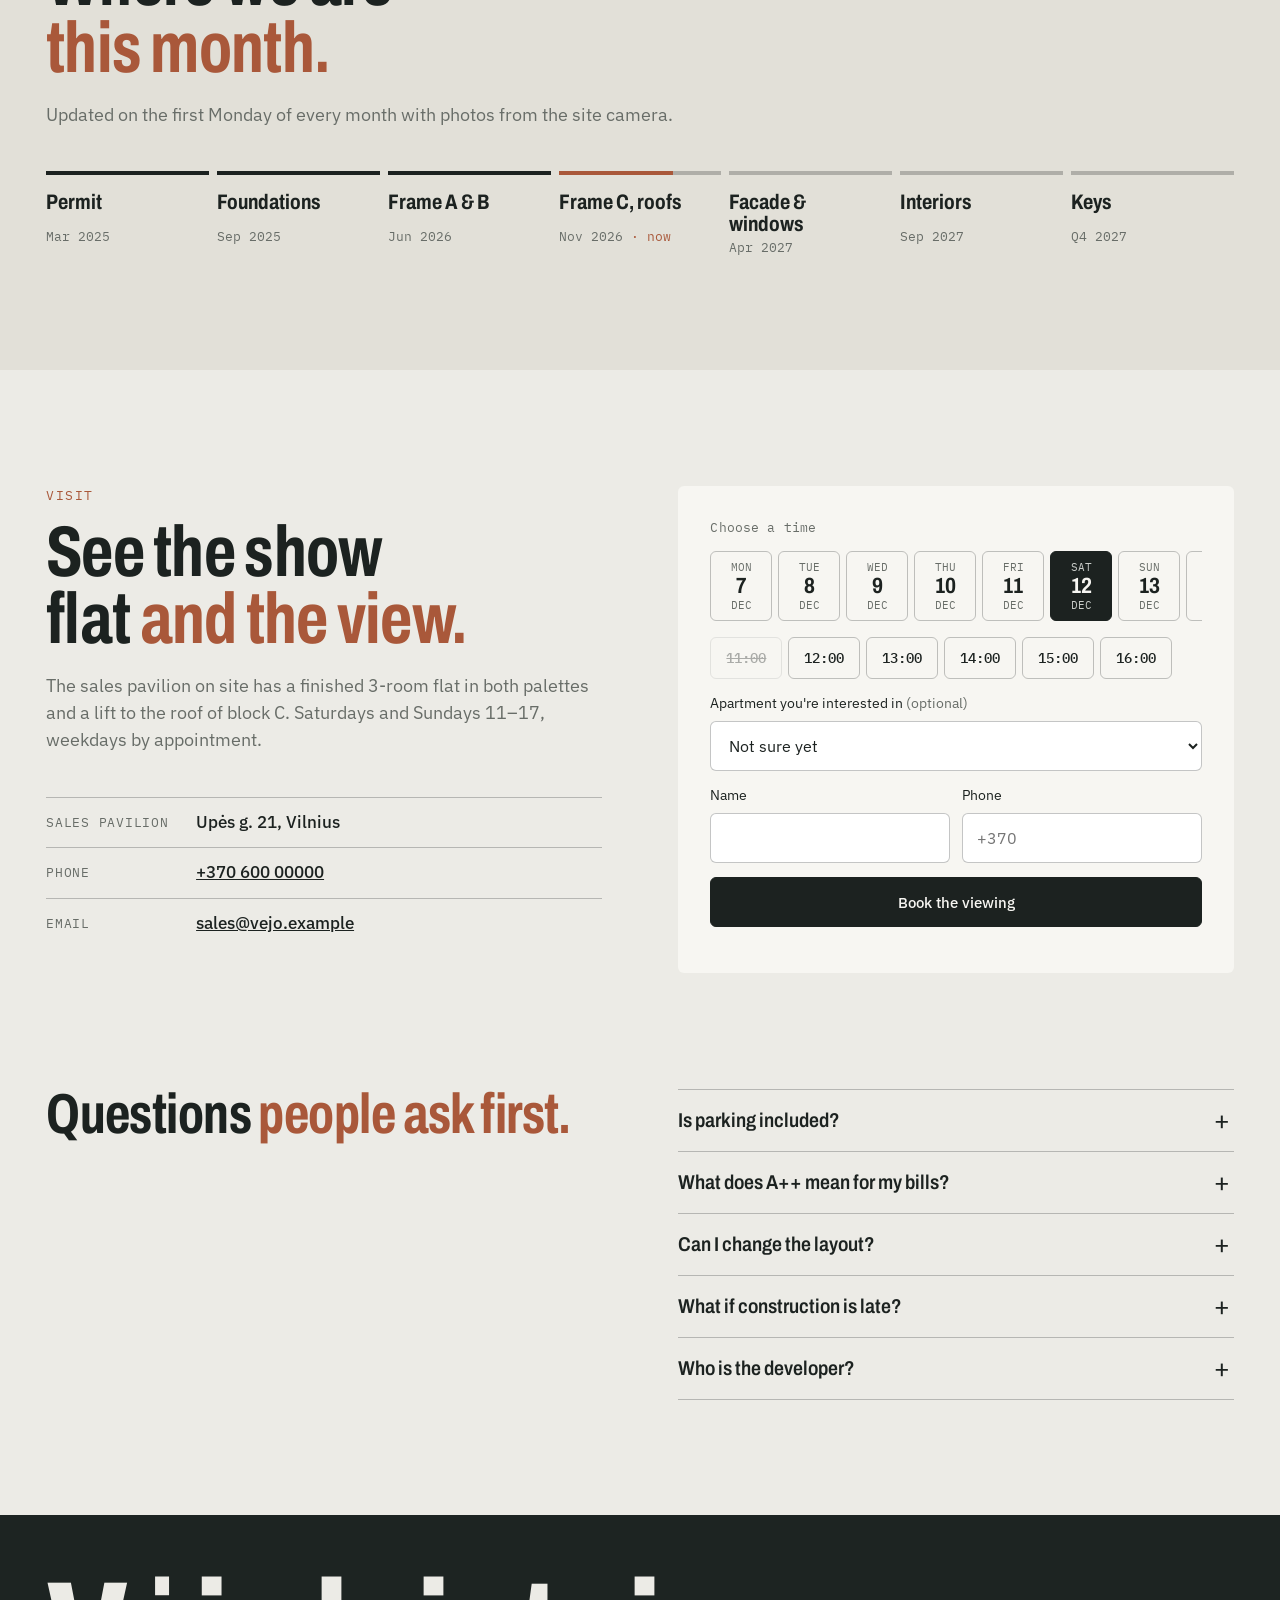
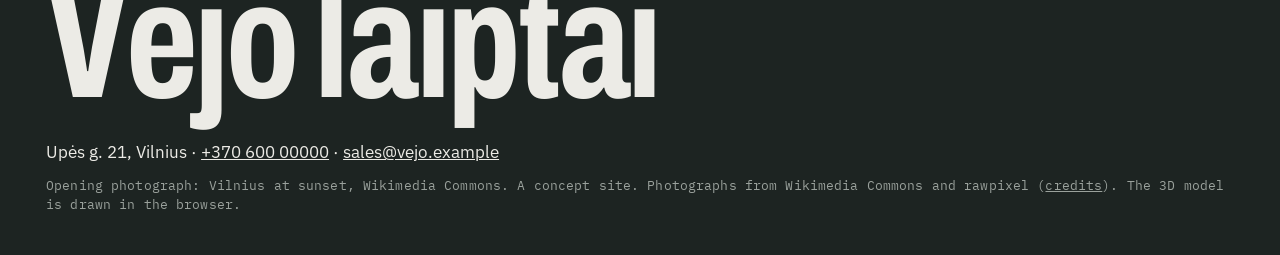
==== commit d58efe16: "Measured 2D floor plans for all layouts (section + unit card + full screen), armchair upholstery opt" ====
--- a/index.html
+++ b/index.html
@@ -26,12 +26,12 @@
 <header class="nav" data-nav>
   <div class="wrap nav__bar">
     <a class="logo" href="#top" aria-label="Vėjo laiptai, home"><svg viewBox="0 0 40 28" aria-hidden="true"><path d="M2 26V8h10v-6h12v10h14v14z" fill="none" stroke="currentColor" stroke-width="2.2" stroke-linejoin="round"/></svg><span>Vėjo laiptai</span></a>
-    <nav class="nav__links" aria-label="Main"><a href="#apartments">Apartments</a><a href="#design">Interior design</a><a href="#inside">Inside</a><a href="#location">Location</a><a href="#price">Price &amp; mortgage</a><a href="#progress">Progress</a></nav>
+    <nav class="nav__links" aria-label="Main"><a href="#apartments">Apartments</a><a href="#plans">Layouts</a><a href="#design">Interior design</a><a href="#inside">Inside</a><a href="#location">Location</a><a href="#price">Price &amp; mortgage</a><a href="#progress">Progress</a></nav>
     <a class="lang mono" href="lt/" hreflang="lt" lang="lt" aria-label="Lietuviškai">LT</a>
     <a class="btn btn--sm nav__cta" href="#visit">Book a viewing</a>
     <button class="nav__menu" type="button" aria-expanded="false" aria-controls="sheet" data-menu data-open="Menu" data-close="Close">Menu</button>
   </div>
-  <div class="sheet" id="sheet" data-sheet><a href="#apartments">Apartments</a><a href="#design">Interior design</a><a href="#inside">Inside</a><a href="#location">Location</a><a href="#price">Price &amp; mortgage</a><a href="#progress">Progress</a><a href="#visit">Book a viewing</a><a class="sheet__lang mono" href="lt/" hreflang="lt" lang="lt">Lietuviškai</a></div>
+  <div class="sheet" id="sheet" data-sheet><a href="#apartments">Apartments</a><a href="#plans">Layouts</a><a href="#design">Interior design</a><a href="#inside">Inside</a><a href="#location">Location</a><a href="#price">Price &amp; mortgage</a><a href="#progress">Progress</a><a href="#visit">Book a viewing</a><a class="sheet__lang mono" href="lt/" hreflang="lt" lang="lt">Lietuviškai</a></div>
 </header>
 
 <main id="top">
@@ -77,6 +77,7 @@
           <p class="mono unit__st" data-u-status></p>
           <h3 data-u-title></h3>
           <p class="unit__sub" data-u-sub></p>
+          <button type="button" class="unit__lay" data-u-layout></button>
           <dl class="unit__dl">
             <div><dt>Area</dt><dd data-u-area></dd></div><div><dt>Outdoor</dt><dd data-u-terr></dd></div>
             <div><dt>Floor</dt><dd data-u-floor></dd></div><div><dt>Faces</dt><dd data-u-or></dd></div>
@@ -102,6 +103,16 @@
     </div>
   </section>
 
+
+  <!-- layouts -->
+  <section class="sec sec--plans" id="plans" aria-labelledby="pl-h">
+    <div class="wrap head"><p class="label mono">Layouts</p><h2 id="pl-h">Four plans, <em>drawn to scale.</em></h2><p>Every room with its net area, the doors, windows and a furniture layout that really fits. These are the same plans you can walk through in 3D.</p></div>
+    <div class="wrap plans">
+      <div class="plans__tabs" role="tablist" data-pl-tabs></div>
+      <div class="plans__body"><button type="button" class="plans__fig" data-pl-fig aria-label="Open the plan full size"></button><div class="plans__info" data-pl-info></div></div>
+    </div>
+  </section>
+  <div class="plbox" data-plbox hidden role="dialog" aria-modal="true" aria-label="Layout"><button type="button" class="plbox__x" data-plbox-x aria-label="Close">×</button><div class="plbox__in" data-plbox-in></div></div>
 
   <!-- interior design -->
   <section class="sec sec--design" id="design" aria-labelledby="ds-h">
--- a/vejo.css
+++ b/vejo.css
@@ -443,3 +443,62 @@
 @media (max-width:639px){.dlist{grid-template-columns:1fr}.stcards{grid-template-columns:1fr 1fr}.stc b{font-size:19px}}
 
 @media (prefers-reduced-motion:reduce){*{transition-duration:.01ms!important;animation:none!important}html{scroll-behavior:auto}}
+
+/* layouts */
+.sec--plans{background:var(--paper)}
+.plans__tabs{display:flex;gap:6px;overflow-x:auto;scrollbar-width:none;margin-bottom:18px;-webkit-overflow-scrolling:touch}
+.plans__tabs::-webkit-scrollbar{display:none}
+.plans__tabs button{flex:none;min-height:42px;padding:0 16px;border-radius:var(--r);border:1px solid var(--line2);background:transparent;cursor:pointer;font-size:14.5px;white-space:nowrap}
+.plans__tabs button[aria-selected=true]{background:var(--ink);border-color:var(--ink);color:var(--paper)}
+.plans__body{display:grid;grid-template-columns:minmax(0,1.5fr) minmax(0,1fr);gap:clamp(20px,4vw,64px);align-items:start}
+.plans__fig{position:relative;display:block;width:100%;padding:clamp(10px,2vw,26px);border:1px solid var(--line);border-radius:var(--r);background:#fbfaf7;cursor:zoom-in}
+.plans__fig .plan-svg{max-height:min(70vh,720px);margin:0 auto}
+.plans__zoom{position:absolute;right:12px;bottom:10px;color:var(--muted);font-size:11.5px}
+.plans__area{font:700 64px/1 var(--head);font-stretch:78%}
+.plans__area span{display:block;margin-top:8px;font:400 14px/1.4 var(--sans);color:var(--muted)}
+.plans__t{margin:24px 0 6px;color:var(--muted);text-transform:uppercase;letter-spacing:.08em;font-size:11.5px}
+.plans__rooms{list-style:none;margin:0 0 14px;padding:0}
+.plans__rooms li{display:flex;justify-content:space-between;gap:12px;padding:9px 0;border-top:1px solid var(--line)}
+.plans__rooms li:last-child{border-bottom:1px solid var(--line)}
+.plans__rooms b{font:500 14px var(--mono)}
+.plans__free{margin:18px 0 12px;font-weight:500;color:var(--green)}
+@media (max-width:860px){.plans__body{grid-template-columns:minmax(0,1fr)}.plans__fig .plan-svg{max-height:none}.plans__area{font-size:52px}}
+/* the drawing */
+.plan-svg{display:block;width:100%;height:auto;font-family:var(--sans)}
+.plan-svg .p-wall{fill:#2a302d}
+.plan-svg .p-room{fill:#fbfaf7}
+.plan-svg .p-wet{fill:#eef1f0}
+.plan-svg .p-out{fill:#ece6da}
+.plan-svg .p-rail{stroke:#2a302d;stroke-width:2.2;stroke-dasharray:1 3;stroke-linecap:round}
+.plan-svg .p-win{fill:#fbfaf7;stroke:#2a302d;stroke-width:1}
+.plan-svg .p-glass{stroke:#6f8fa0;stroke-width:1.6}
+.plan-svg .p-arc{fill:none;stroke:#8d918d;stroke-width:.9;stroke-dasharray:3 2}
+.plan-svg .p-leaf{stroke:#2a302d;stroke-width:2.2;stroke-linecap:round}
+.plan-svg .p-entry{stroke:var(--brick);stroke-width:3}
+.plan-svg .p-f{fill:#fff;stroke:#8a8f8a;stroke-width:.9}
+.plan-svg .p-dark{fill:#ebe8e1}
+.plan-svg .p-top{fill:#f3ede3}
+.plan-svg .p-kit{fill:#f1efea}
+.plan-svg .p-water{fill:#e3edf0}
+.plan-svg .p-plant{fill:#e4ebdd;stroke:#7e927a}
+.plan-svg .p-fl{fill:none;stroke:#a3a7a2;stroke-width:.8}
+.plan-svg .p-rug{fill:none;stroke:#c2b8a6;stroke-width:1;stroke-dasharray:4 3}
+.plan-svg .p-lab text{text-anchor:middle;paint-order:stroke;stroke:#fbfaf7;stroke-width:4px;stroke-linejoin:round}
+.plan-svg .p-n{font:600 12.5px var(--sans);fill:#1c2220}
+.plan-svg .p-a{font:500 11.5px var(--mono);fill:var(--brick)}
+.plan-svg .sm .p-n{font-size:10px}.plan-svg .sm .p-a{font-size:9.5px}
+.plan-svg .p-outlab{text-anchor:middle;font-size:11.5px;fill:#6c6458}
+.plan-svg .p-dim line{stroke:#7a7f7a;stroke-width:.9}
+.plan-svg .p-dim text{font:500 11px var(--mono);fill:#5d625e;text-anchor:middle}
+/* plan thumbnail in the unit card */
+.unit__lay{display:grid;grid-template-columns:64px 1fr;gap:10px;align-items:center;width:100%;margin:2px 0 4px;padding:6px;border:1px solid var(--line);border-radius:var(--r);background:#fbfaf7;cursor:zoom-in;text-align:left}
+.unit__lay .plan-svg{width:64px}
+.unit__lay span{color:var(--muted);font-size:11.5px}
+/* full-size plan */
+.plbox{position:fixed;inset:0;z-index:400;background:rgba(20,24,22,.62);display:grid;place-items:center;padding:16px;opacity:0;transition:opacity .2s}
+.plbox.on{opacity:1}
+.plbox__in{width:min(100%,920px);max-height:calc(100dvh - 32px);overflow:auto;background:#fbfaf7;border-radius:var(--r);padding:clamp(14px,3vw,30px);overscroll-behavior:contain;touch-action:pan-x pan-y pinch-zoom}
+.plbox__in .plan-svg{max-height:calc(100dvh - 120px);margin:0 auto}
+.plbox__in>p{margin-bottom:10px;color:var(--muted)}
+.plbox__x{position:fixed;top:12px;right:12px;z-index:2;width:46px;height:46px;border-radius:50%;border:0;background:var(--paper);font-size:26px;line-height:1;cursor:pointer}
+@media (max-width:640px){.plbox{padding:0}.plbox__in{max-height:100dvh;height:100dvh;border-radius:0;padding:64px 10px 20px}.plbox__in .plan-svg{max-height:none}}
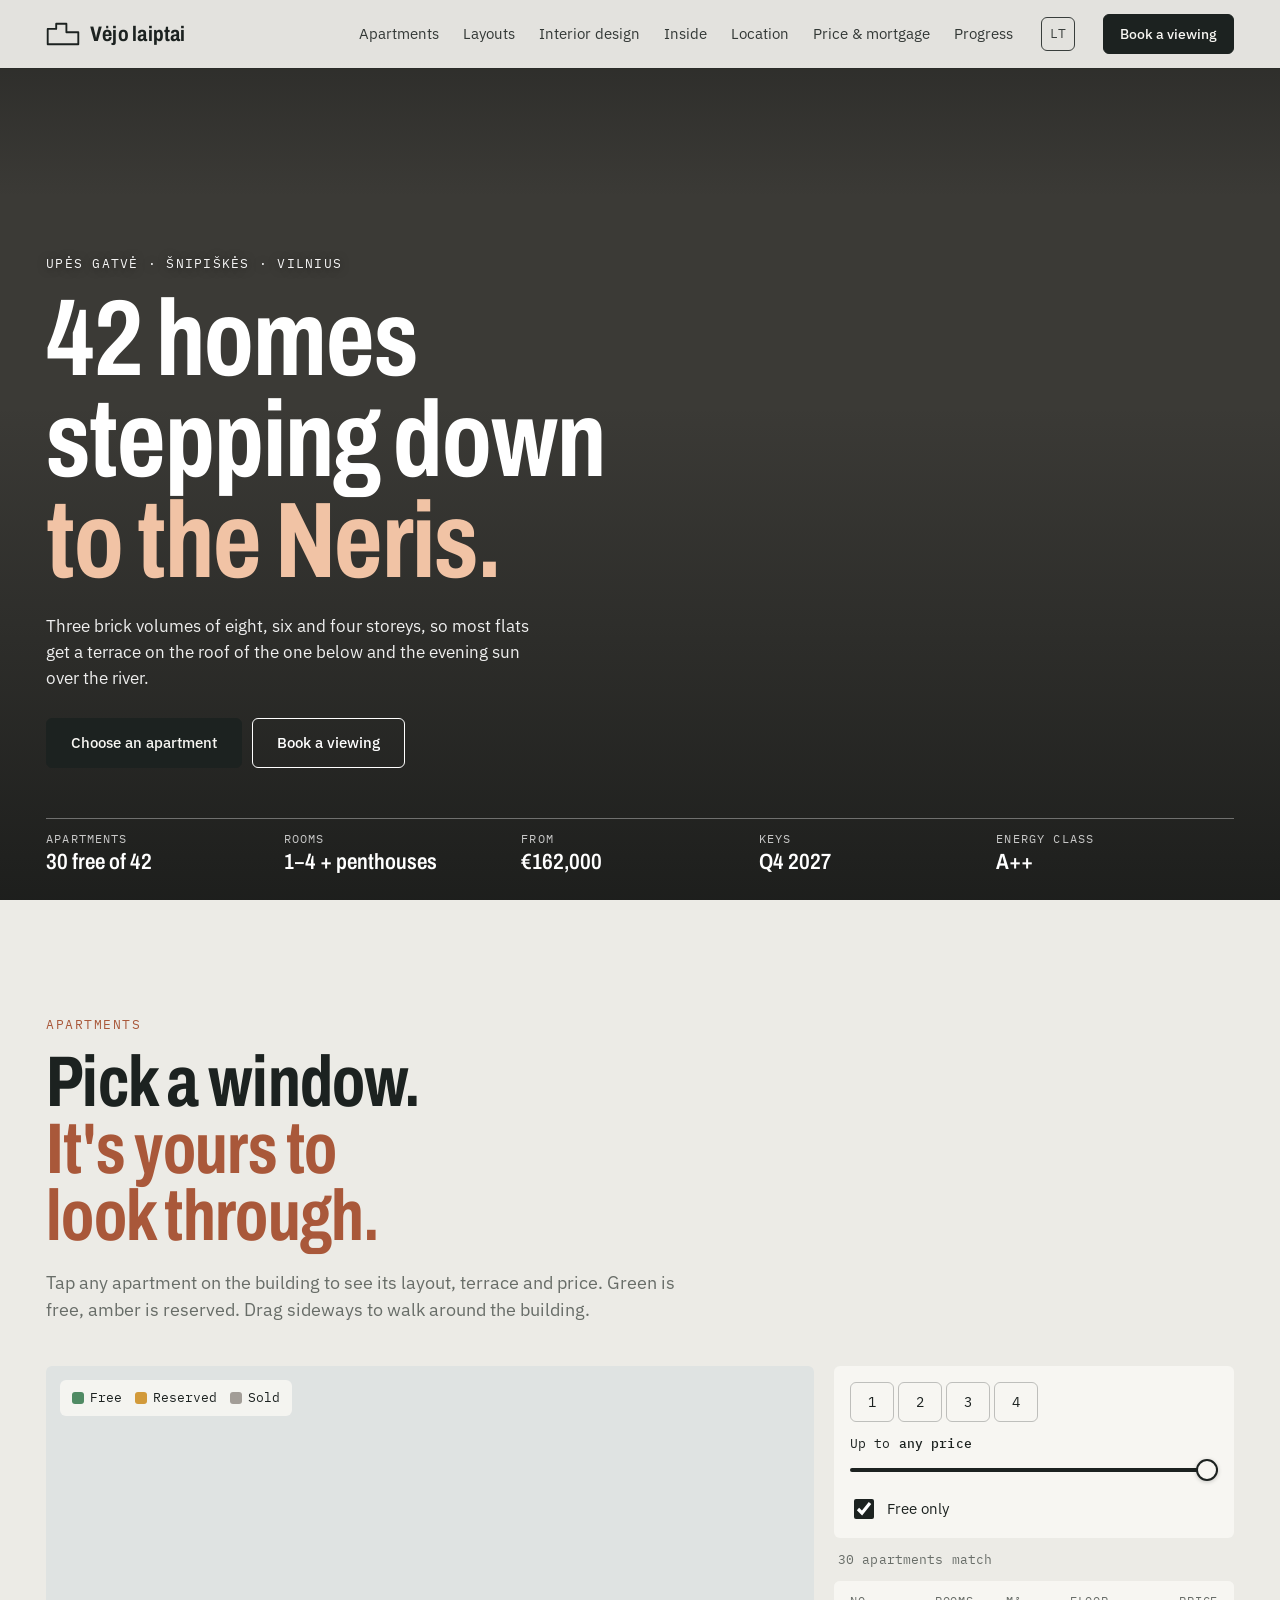
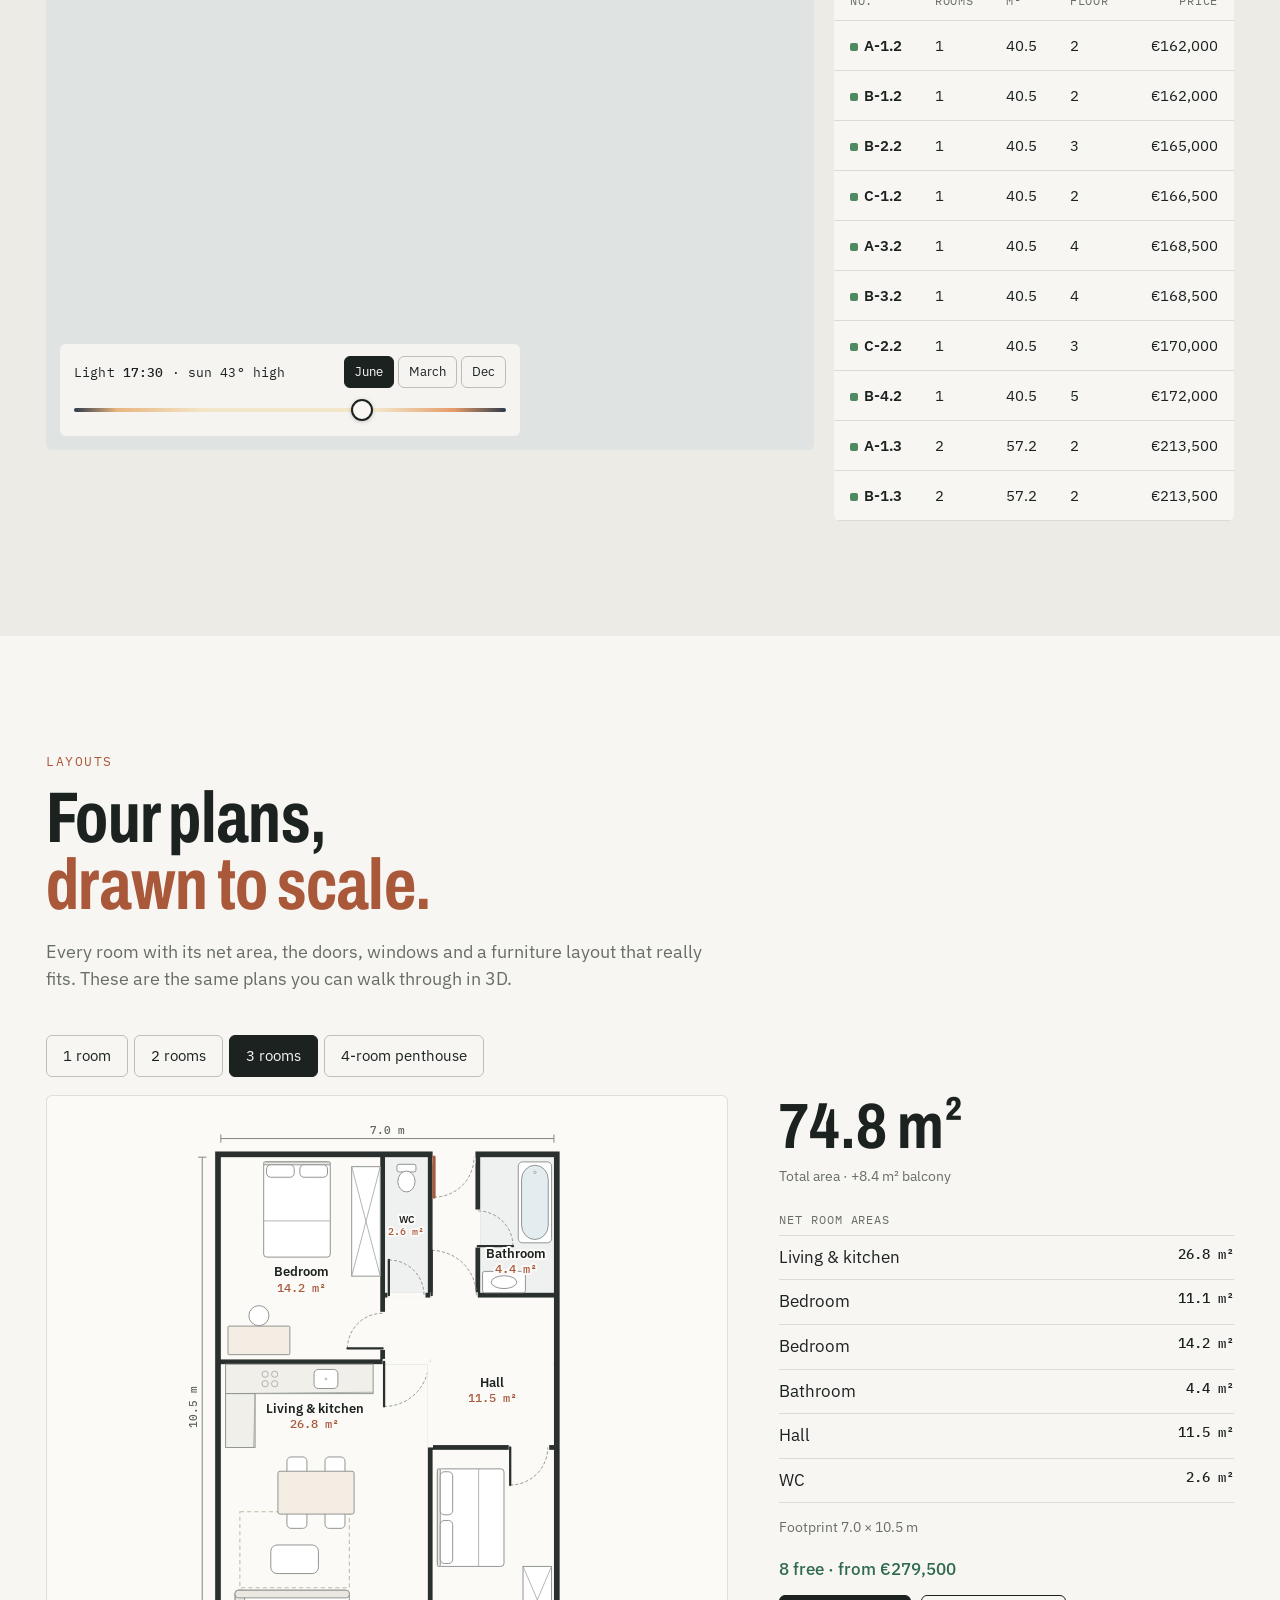
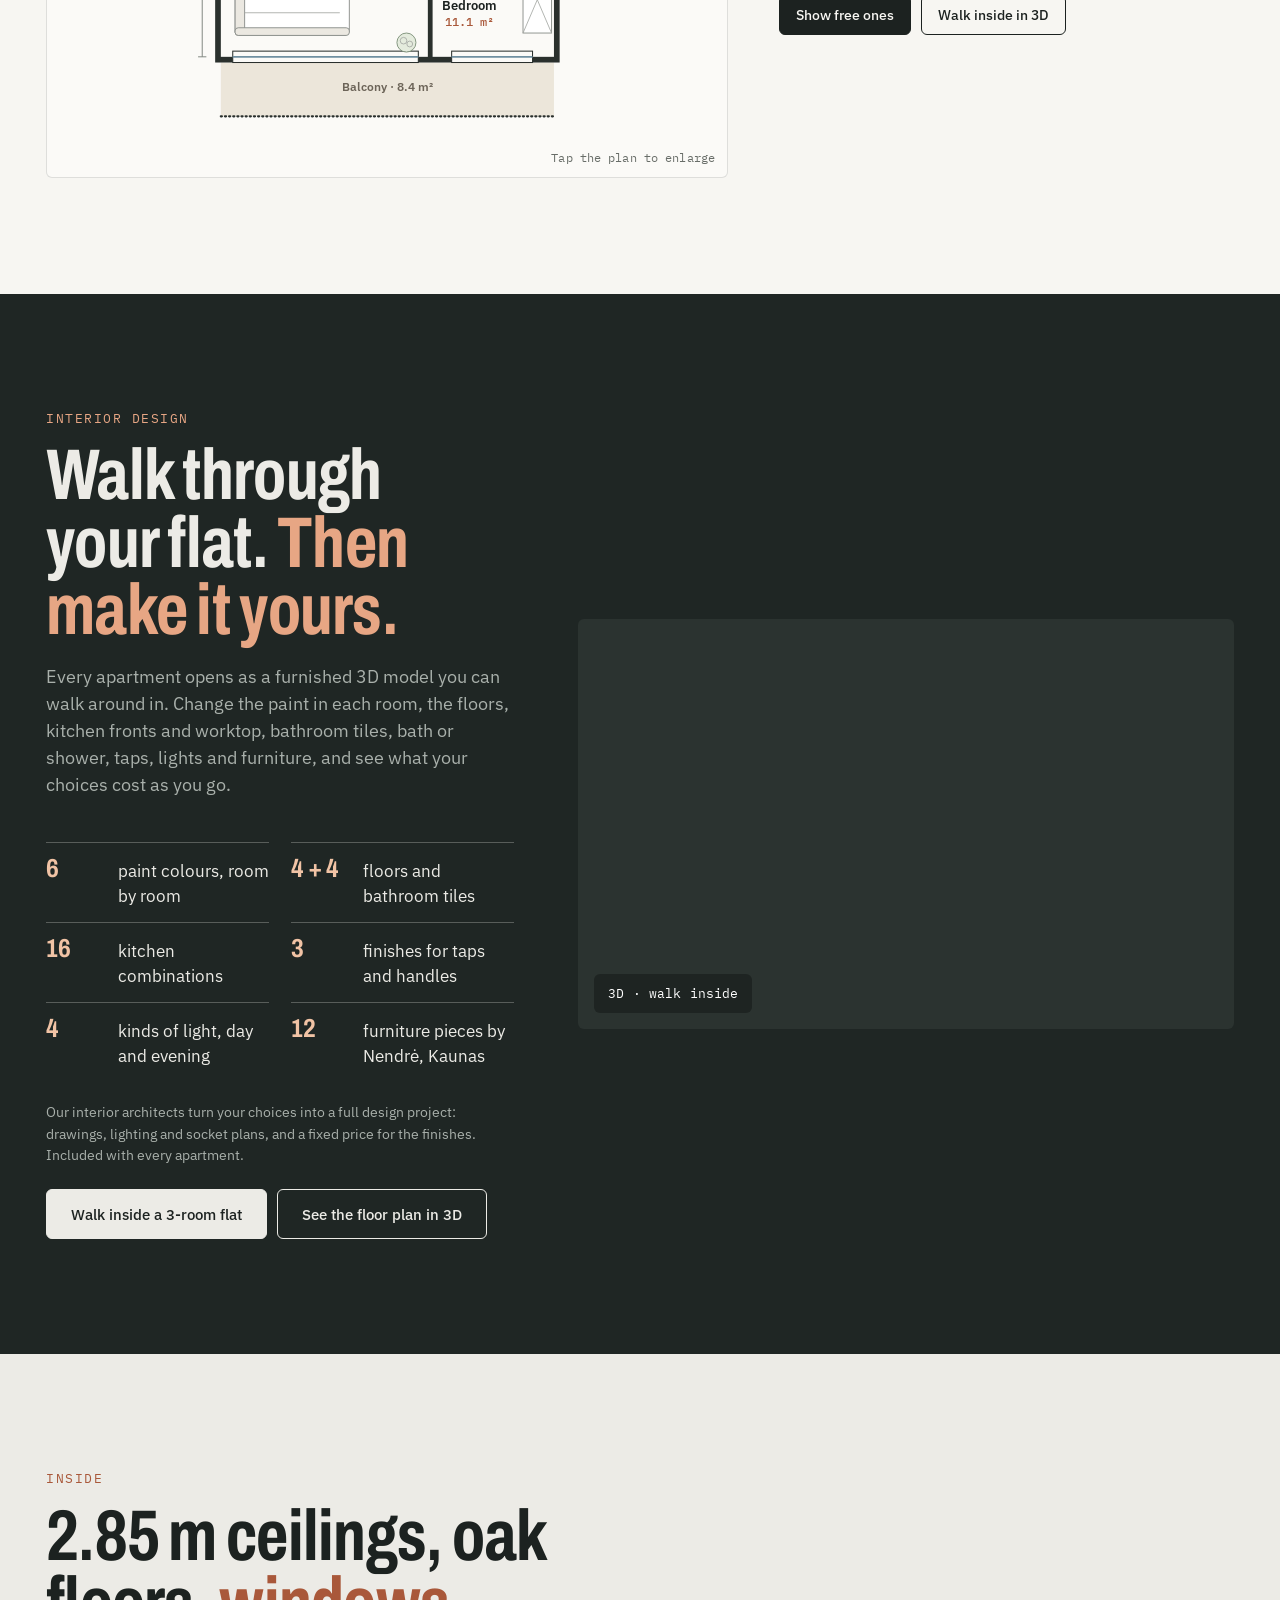
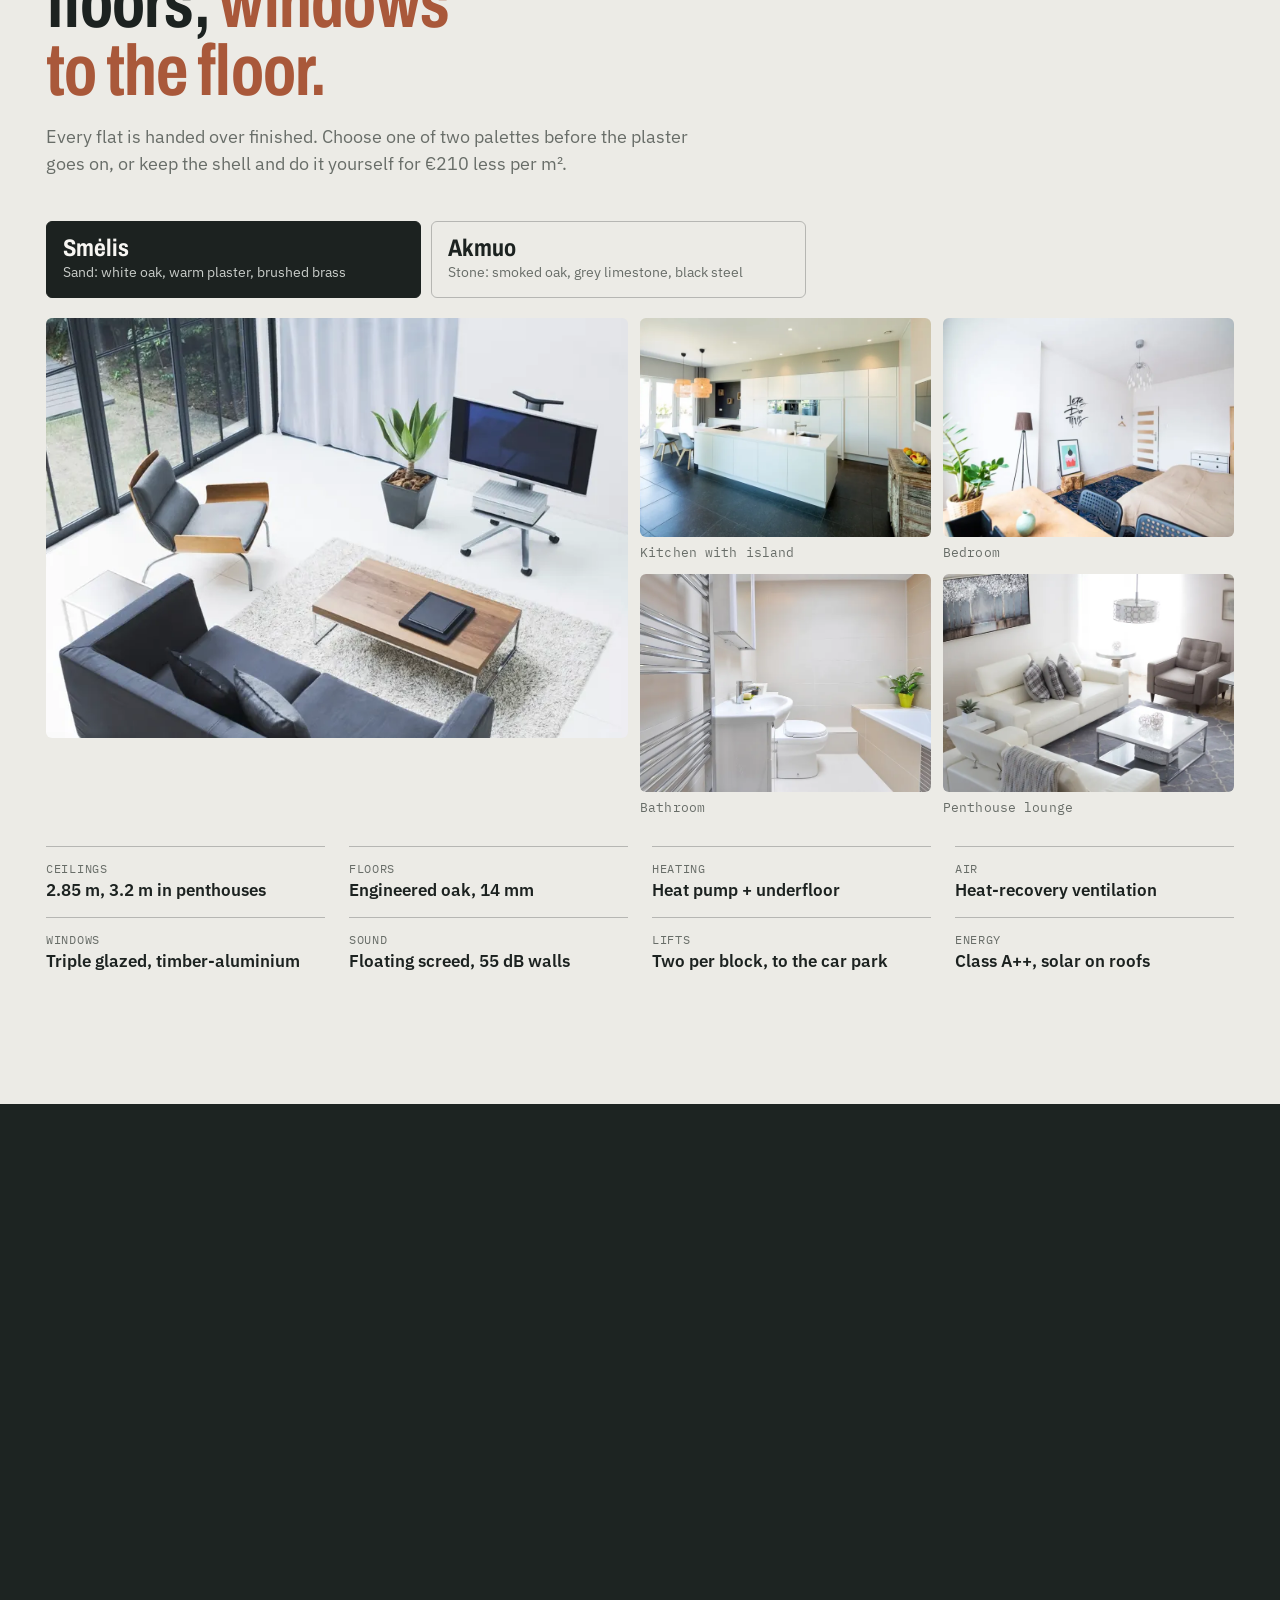
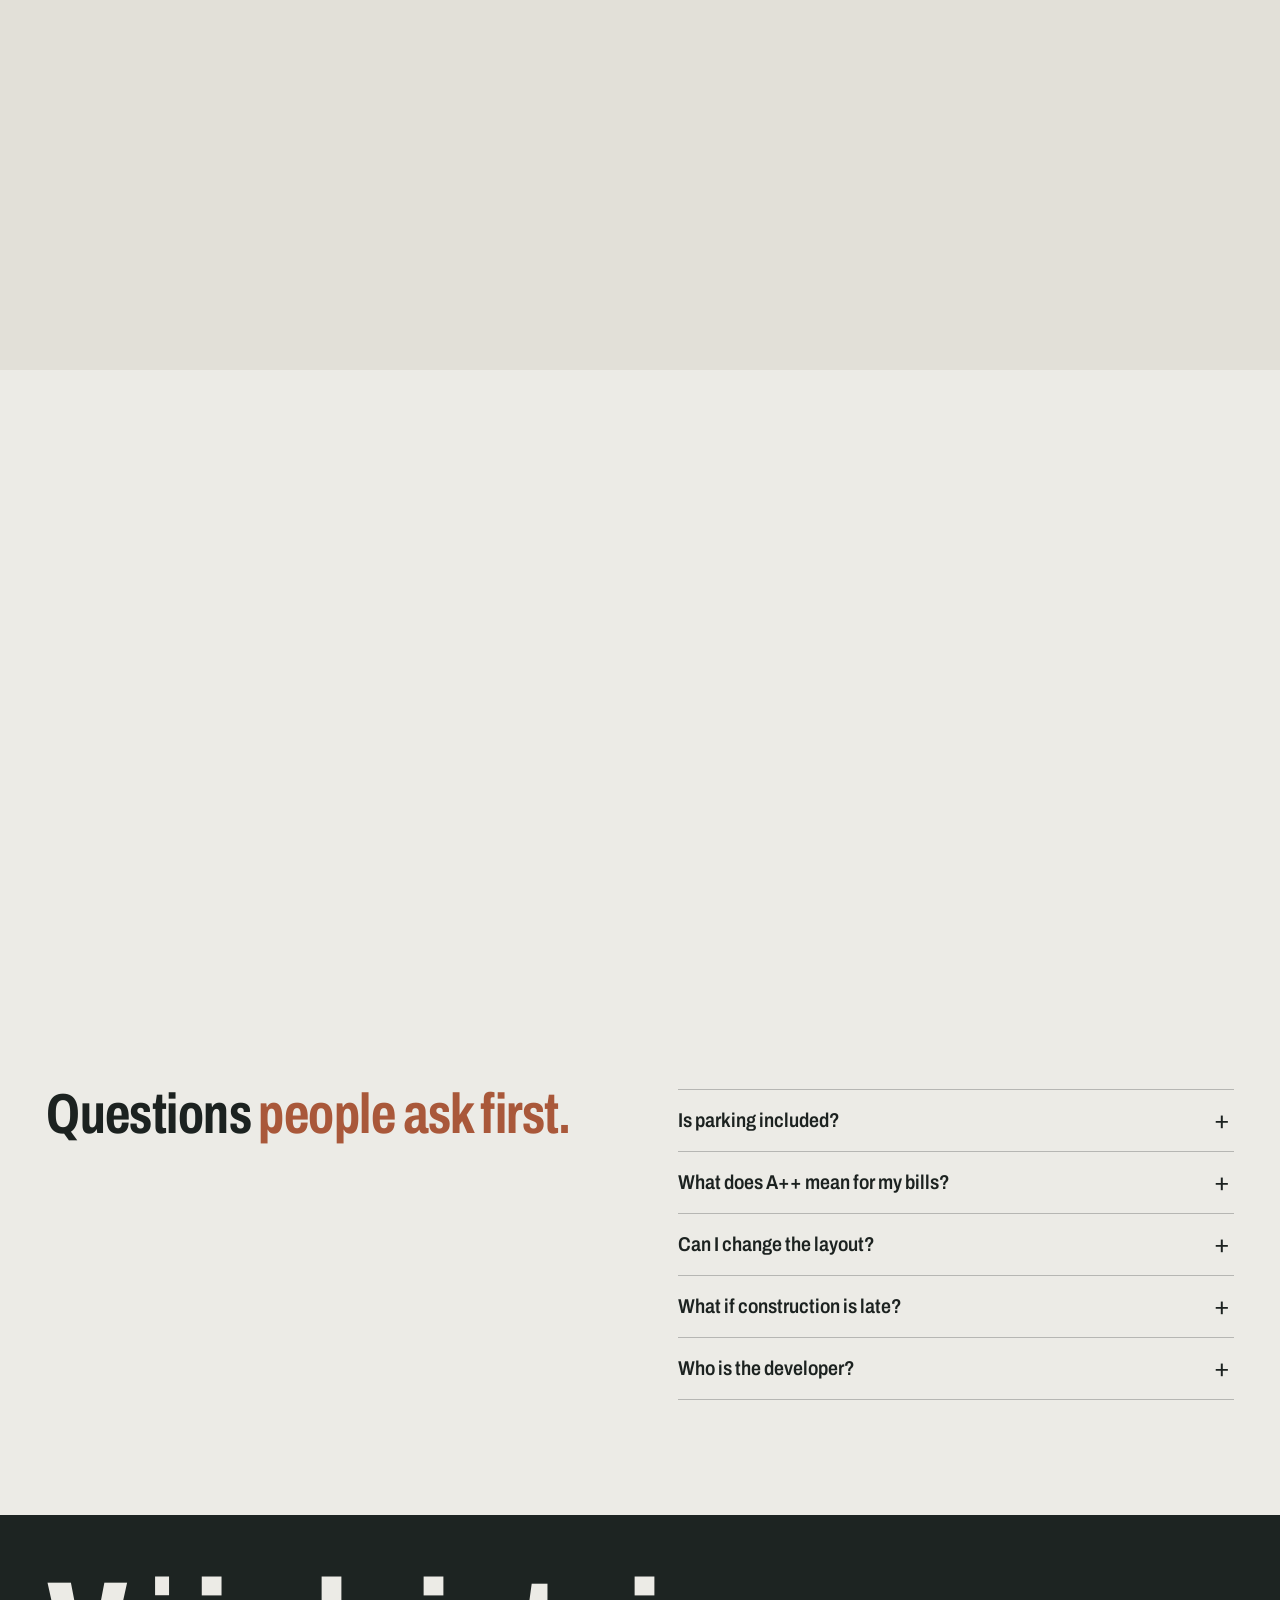
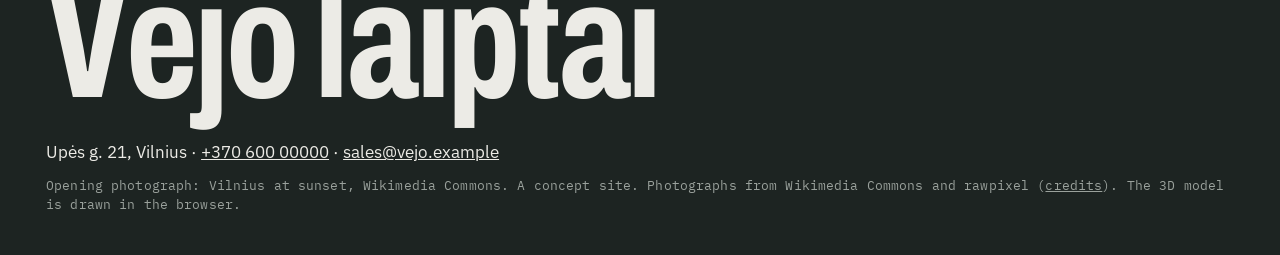
==== commit 36706de3: "Perf: no forced layout on load (nav via observer), 3D built in smaller gated steps (450 ms rest), ph" ====
--- a/index.html
+++ b/index.html
@@ -20,7 +20,7 @@
 <link rel="preload" as="image" imagesrcset="img/hero-1200.webp 1200w, img/hero-1800.webp 1800w" imagesizes="100vw" media="(min-width: 701px)">
 <script type="importmap">{"imports":{"three":"./lib/three.module.min.js"}}</script>
 <script>(function(){var d=document.documentElement;if(matchMedia('(max-width: 1023px), (pointer: coarse)').matches)d.classList.add('touch');d.classList.add('js')})()</script>
-<link rel="stylesheet" href="vejo.css">
+<link rel="stylesheet" href="vejo.css?v=20261118d">
 </head>
 <body>
 <header class="nav" data-nav>
@@ -147,11 +147,11 @@
         <button role="tab" aria-selected="false" data-pal="akmuo"><b>Akmuo</b><span>Stone: smoked oak, grey limestone, black steel</span></button>
       </div>
       <ul class="gal" data-swipe data-gallery>
-        <li><button type="button" data-open="0"><img src="img/living-800.webp" srcset="img/living-800.webp 800w, img/living-1600.webp 1024w" sizes="(max-width: 1023px) 80vw, 40vw" alt="Bright living room with floor-to-ceiling windows" loading="lazy" decoding="async"></button><p class="mono">Living room, 3-room flat</p></li>
-        <li><button type="button" data-open="1"><img src="img/kitchen2-800.webp" srcset="img/kitchen2-800.webp 800w, img/kitchen2-1600.webp 1024w" sizes="(max-width: 1023px) 80vw, 30vw" alt="White kitchen with island" loading="lazy" decoding="async"></button><p class="mono">Kitchen with island</p></li>
-        <li><button type="button" data-open="2"><img src="img/bedroom2-800.webp" srcset="img/bedroom2-800.webp 800w, img/bedroom2-1600.webp 960w" sizes="(max-width: 1023px) 80vw, 30vw" alt="Light bedroom with wooden floor" loading="lazy" decoding="async"></button><p class="mono">Bedroom</p></li>
-        <li><button type="button" data-open="3"><img src="img/bath-800.webp" srcset="img/bath-800.webp 800w, img/bath-1600.webp 1024w" sizes="(max-width: 1023px) 80vw, 30vw" alt="Bathroom with tub and heated towel rail" loading="lazy" decoding="async"></button><p class="mono">Bathroom</p></li>
-        <li><button type="button" data-open="4"><img src="img/living2-800.webp" srcset="img/living2-800.webp 800w, img/living2-1600.webp 960w" sizes="(max-width: 1023px) 80vw, 30vw" alt="Living room with sofa and armchairs" loading="lazy" decoding="async"></button><p class="mono">Penthouse lounge</p></li>
+        <li><button type="button" data-open="0"><img src="img/living-800.webp" srcset="img/living-800.webp 800w, img/living-1000.webp 1000w, img/living-1600.webp 1600w" sizes="(max-width: 1023px) min(80vw, 340px), 40vw" alt="Bright living room with floor-to-ceiling windows" loading="lazy" decoding="async"></button><p class="mono">Living room, 3-room flat</p></li>
+        <li><button type="button" data-open="1"><img src="img/kitchen2-800.webp" srcset="img/kitchen2-800.webp 800w, img/kitchen2-1000.webp 1000w, img/kitchen2-1600.webp 1600w" sizes="(max-width: 1023px) min(80vw, 340px), 30vw" alt="White kitchen with island" loading="lazy" decoding="async"></button><p class="mono">Kitchen with island</p></li>
+        <li><button type="button" data-open="2"><img src="img/bedroom2-800.webp" srcset="img/bedroom2-800.webp 800w, img/bedroom2-1000.webp 1000w, img/bedroom2-1600.webp 1600w" sizes="(max-width: 1023px) min(80vw, 340px), 30vw" alt="Light bedroom with wooden floor" loading="lazy" decoding="async"></button><p class="mono">Bedroom</p></li>
+        <li><button type="button" data-open="3"><img src="img/bath-800.webp" srcset="img/bath-800.webp 800w, img/bath-1000.webp 1000w, img/bath-1600.webp 1600w" sizes="(max-width: 1023px) min(80vw, 340px), 30vw" alt="Bathroom with tub and heated towel rail" loading="lazy" decoding="async"></button><p class="mono">Bathroom</p></li>
+        <li><button type="button" data-open="4"><img src="img/living2-800.webp" srcset="img/living2-800.webp 800w, img/living2-1000.webp 1000w, img/living2-1600.webp 1600w" sizes="(max-width: 1023px) min(80vw, 340px), 30vw" alt="Living room with sofa and armchairs" loading="lazy" decoding="async"></button><p class="mono">Penthouse lounge</p></li>
       </ul>
       <div class="dots" data-dots-for="gal"></div>
       <ul class="spec"><li><span>Ceilings</span><b>2.85 m, 3.2 m in penthouses</b></li><li><span>Floors</span><b>Engineered oak, 14 mm</b></li><li><span>Heating</span><b>Heat pump + underfloor</b></li><li><span>Air</span><b>Heat-recovery ventilation</b></li><li><span>Windows</span><b>Triple glazed, timber-aluminium</b></li><li><span>Sound</span><b>Floating screed, 55 dB walls</b></li><li><span>Lifts</span><b>Two per block, to the car park</b></li><li><span>Energy</span><b>Class A++, solar on roofs</b></li></ul>
@@ -173,9 +173,9 @@
         <li data-mode="walk"><b>3 min</b><span>Bus &amp; trolleybus stop</span></li>
       </ul>
       <div class="loc__pics" data-swipe>
-        <figure><img src="img/evening-800.webp" srcset="img/evening-800.webp 800w, img/evening-1600.webp 1600w" sizes="(max-width: 1023px) 80vw, 33vw" alt="Vilnius and the Neris at sunset" loading="lazy" decoding="async"><figcaption class="mono">Evening over the Neris</figcaption></figure>
-        <figure><img src="img/oldtown-800.webp" srcset="img/oldtown-800.webp 800w, img/oldtown-1600.webp 1600w" sizes="(max-width: 1023px) 80vw, 33vw" alt="Red roofs of Vilnius Old Town" loading="lazy" decoding="async"><figcaption class="mono">Old Town, 14 min walk</figcaption></figure>
-        <figure><img src="img/embankment-800.webp" srcset="img/embankment-800.webp 800w, img/embankment-1600.webp 1600w" sizes="(max-width: 1023px) 80vw, 33vw" alt="Riverside path along the Neris" loading="lazy" decoding="async"><figcaption class="mono">The riverside path</figcaption></figure>
+        <figure><img src="img/evening-800.webp" srcset="img/evening-800.webp 800w, img/evening-1000.webp 1000w, img/evening-1600.webp 1600w" sizes="(max-width: 1023px) min(80vw, 340px), 33vw" alt="Vilnius and the Neris at sunset" loading="lazy" decoding="async"><figcaption class="mono">Evening over the Neris</figcaption></figure>
+        <figure><img src="img/oldtown-800.webp" srcset="img/oldtown-800.webp 800w, img/oldtown-1000.webp 1000w, img/oldtown-1600.webp 1600w" sizes="(max-width: 1023px) min(80vw, 340px), 33vw" alt="Red roofs of Vilnius Old Town" loading="lazy" decoding="async"><figcaption class="mono">Old Town, 14 min walk</figcaption></figure>
+        <figure><img src="img/embankment-800.webp" srcset="img/embankment-800.webp 800w, img/embankment-1000.webp 1000w, img/embankment-1600.webp 1600w" sizes="(max-width: 1023px) min(80vw, 340px), 33vw" alt="Riverside path along the Neris" loading="lazy" decoding="async"><figcaption class="mono">The riverside path</figcaption></figure>
       </div>
       <div class="dots dots--light" data-dots-for="loc"></div>
     </div>
@@ -284,7 +284,7 @@
     <div class="st-head">
       <button type="button" class="st-grab" data-st-grab aria-label="Options"></button>
       <div><p class="mono muted" data-st-sub></p><h3 id="st-h" data-st-title></h3></div>
-      <div class="st-total"><span class="mono muted" data-t="st_total"></span><b data-st-total></b><small class="mono muted" data-st-parts></small></div>
+      <button type="button" class="st-fold" data-st-fold aria-expanded="false" aria-label="Hide or show options"></button><div class="st-total"><span class="mono muted" data-t="st_total"></span><b data-st-total></b><small class="mono muted" data-st-parts></small></div>
     </div>
     <div class="st-tabs" role="tablist" data-st-tabs></div>
     <div class="st-body" data-st-body></div>
@@ -293,6 +293,6 @@
 </div>
 <div class="lb" data-lb hidden role="dialog" aria-modal="true" aria-label="Photos"><div class="lb__top"><span class="mono" data-lb-count></span><button type="button" class="lb__x" data-lb-close aria-label="Close">×</button></div><ul class="lb__track" data-lb-track></ul><p class="lb__cap" data-lb-cap></p></div>
 <div class="toast" data-toast role="status" aria-live="polite"></div>
-<script type="module" src="vejo.js"></script>
+<script type="module" src="vejo.js?v=20261118d"></script>
 </body>
 </html>
--- a/vejo.css
+++ b/vejo.css
@@ -497,8 +497,24 @@
 /* full-size plan */
 .plbox{position:fixed;inset:0;z-index:400;background:rgba(20,24,22,.62);display:grid;place-items:center;padding:16px;opacity:0;transition:opacity .2s}
 .plbox.on{opacity:1}
+.plbox[hidden]{display:none}
 .plbox__in{width:min(100%,920px);max-height:calc(100dvh - 32px);overflow:auto;background:#fbfaf7;border-radius:var(--r);padding:clamp(14px,3vw,30px);overscroll-behavior:contain;touch-action:pan-x pan-y pinch-zoom}
 .plbox__in .plan-svg{max-height:calc(100dvh - 120px);margin:0 auto}
 .plbox__in>p{margin-bottom:10px;color:var(--muted)}
 .plbox__x{position:fixed;top:12px;right:12px;z-index:2;width:46px;height:46px;border-radius:50%;border:0;background:var(--paper);font-size:26px;line-height:1;cursor:pointer}
 @media (max-width:640px){.plbox{padding:0}.plbox__in{max-height:100dvh;height:100dvh;border-radius:0;padding:64px 10px 20px}.plbox__in .plan-svg{max-height:none}}
+
+/* studio sheet folding (phone) */
+.st-fold{display:none}
+@media (max-width:1023px){
+  .st-head{grid-template-columns:1fr auto auto;cursor:pointer;-webkit-tap-highlight-color:transparent;touch-action:pan-x}
+  .st-fold{display:grid;place-items:center;order:3;width:40px;height:40px;align-self:center;border-radius:50%;border:1px solid var(--line2);background:transparent;cursor:pointer}
+  .st-fold::before{content:"";width:9px;height:9px;border-right:2px solid var(--ink);border-bottom:2px solid var(--ink);transform:translateY(-2px) rotate(45deg);transition:transform .25s}
+  .st-panel.min .st-fold::before{transform:translateY(2px) rotate(-135deg)}
+  .st-grab{top:0;height:22px;width:120px;padding:0}
+  .st-grab::before{margin:8px auto 0}
+}
+
+/* render only what is near the screen */
+#location,#price,#progress,#visit{content-visibility:auto;contain-intrinsic-size:auto 1250px}
+.plans__fig{contain:layout paint}
